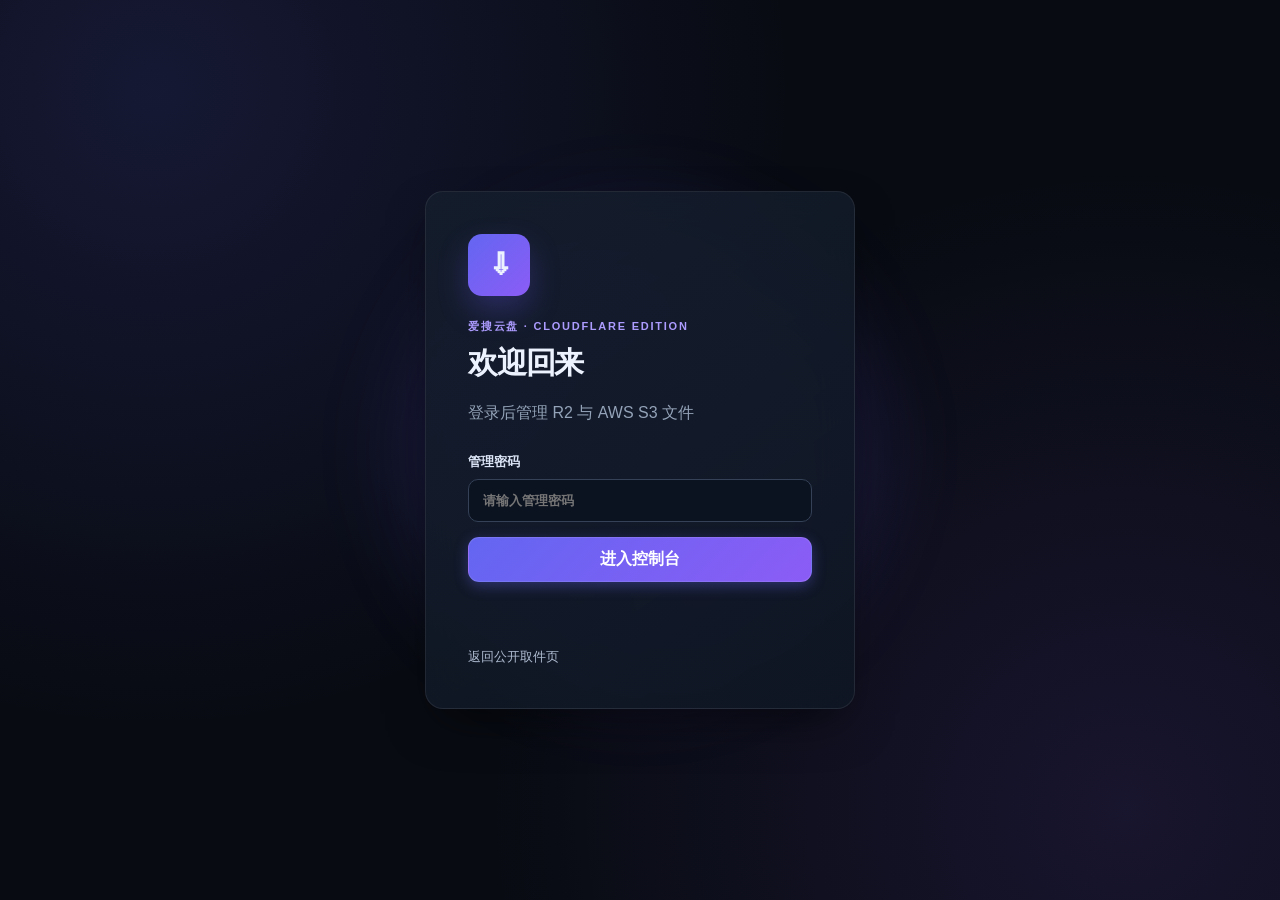
==== admin.html @ eb140e90 "feat(ui): replace native share prompt with modern glassmorphism dialog (validity presets, pickup cod" ====
<!doctype html>
<html lang="zh-CN">
<head>
  <meta charset="utf-8"><meta name="viewport" content="width=device-width,initial-scale=1">
  <title>文件管理 · 爱搜云盘</title><link rel="stylesheet" href="/style.css?v=5">
</head>
<body>
  <section id="authView" class="auth-layout">
    <div class="auth-glow"></div><div class="panel auth-card">
      <div class="brand-mark">⇩</div><p class="eyebrow">爱搜云盘 · CLOUDFLARE EDITION</p>
      <h1>欢迎回来</h1><p class="muted">登录后管理 R2 与 AWS S3 文件</p>
      <form id="loginForm"><label>管理密码<input id="password" type="password" placeholder="请输入管理密码" autocomplete="current-password" required></label><button class="full-button">进入控制台</button></form>
      <p id="loginError" class="error"></p><a class="back-link" href="/">返回公开取件页</a>
    </div>
  </section>
  <div id="appView" class="app-shell" hidden>
    <aside class="sidebar">
      <div class="brand"><div class="brand-mark small">⇩</div><div><strong>爱搜云盘</strong><span>Storage Console</span></div></div>
      <nav><a class="nav-item active" href="#files">▦ <span>文件管理</span></a><a class="nav-item" href="/" target="_blank">⌁ <span>公开取件页</span></a></nav>
      <div class="sidebar-section"><div class="section-label">储存空间</div><button class="storage-tab active" data-storage="r2"><span class="storage-dot r2"></span><span><b>Cloudflare R2</b><small>隔离副本空间</small></span><i>›</i></button><button class="storage-tab" data-storage="aws"><span class="storage-dot aws"></span><span><b>AWS S3</b><small id="awsState">未配置</small></span><i>›</i></button></div>
      <div class="sidebar-bottom"><button class="settings-link" id="openSettings">⚙ AWS 储存桶设置</button><button class="logout-link" id="logout">↪ 退出登录</button></div>
    </aside>
    <main class="main-content">
      <header class="page-head"><div><p class="eyebrow">FILE MANAGER</p><h1>文件管理</h1><p class="muted">整理文件、创建取件码，并控制不同储存空间。</p></div><div class="head-actions"><button class="button secondary" id="newFolder">＋ 新建文件夹</button><button class="button" id="uploadButton">↑ 上传文件</button><input id="filePicker" type="file" multiple hidden></div></header>
      <div id="notice" class="notice" hidden></div>
      <section class="stats-grid"><div class="stat-card"><span>当前文件</span><strong id="fileCount">0</strong><small>当前文件夹</small></div><div class="stat-card"><span>文件夹</span><strong id="folderCount">0</strong><small>可继续嵌套管理</small></div><div class="stat-card"><span>当前空间</span><strong id="storageName">R2</strong><small id="storageHint">Cloudflare R2</small></div><div class="stat-card"><span>AWS 本月下载</span><strong id="awsUsage">—</strong><small id="awsUsageHint">启用 AWS 后显示</small></div></section>
      <section class="panel file-panel"><div class="file-toolbar"><div class="breadcrumbs" id="crumbs"></div><div class="toolbar-right"><span id="uploadStatus" class="status"></span><button class="icon-button" id="refresh" title="刷新">↻</button></div></div><div class="table-wrap"><table><thead><tr><th>文件名称</th><th>大小</th><th>更新时间</th><th class="align-right">操作</th></tr></thead><tbody id="fileRows"></tbody></table></div></section>
      <div class="footer-note"><span class="secure-icon">✓</span> 当前副本使用独立数据库与 `pan-cloudflare/` R2 前缀，不会影响原网盘数据。</div>
    </main>
  </div>
  <dialog id="settingsDialog" class="settings-dialog"><form method="dialog"><div class="dialog-head"><div><p class="eyebrow">EXTERNAL STORAGE</p><h2>AWS S3 储存桶</h2><p class="muted">配置后，上传和下载可以在 R2 / AWS S3 之间切换。</p></div><button class="close-button" value="cancel">×</button></div><div class="settings-grid"><label class="toggle-row"><span><b>启用 AWS S3</b><small>保存前会验证桶的读取权限</small></span><input id="cfgEnabled" type="checkbox"><i></i></label><label>桶名称<input id="cfgBucket" placeholder="例如 my-bucket"></label><label>区域<input id="cfgRegion" placeholder="例如 ap-northeast-1"></label><label>路径前缀<input id="cfgPrefix" placeholder="例如 netdisk/"></label><label>容量上限（GB）<input id="cfgCapacity" type="number" min="1" max="100000" value="250"></label><label>月下载流量（GB）<input id="cfgTransfer" type="number" min="1" max="100000" value="500"></label><label>Access Key<input id="cfgAccess" type="password" autocomplete="new-password" placeholder="已保存时留空"></label><label>Secret Key<input id="cfgSecret" type="password" autocomplete="new-password" placeholder="已保存时留空"></label></div><details class="cors-help"><summary>首次使用 AWS 需要配置 CORS</summary><p>在 AWS S3 桶的权限 → 跨域（CORS）中填入：</p><pre>[{"AllowedOrigins":["https://isoziyuan-pan.pages.dev"],"AllowedMethods":["GET","PUT","HEAD","DELETE"],"AllowedHeaders":["*"],"ExposeHeaders":["ETag"],"MaxAgeSeconds":3600}]</pre></details><p id="cfgStatus" class="dialog-status"></p><div class="dialog-actions"><button type="button" class="button danger" id="removeAws">停用并清除</button><span></span><button type="button" class="button secondary" value="cancel">取消</button><button type="button" class="button" id="saveAws">测试并保存</button></div></form></dialog>
  <dialog id="shareDialog" class="settings-dialog share-dialog"><form method="dialog"><div class="dialog-head"><div><p class="eyebrow">SHARE LINK</p><h2>分享文件</h2><p class="muted" id="shareFileName">—</p></div><button class="close-button" value="cancel">×</button></div><div id="shareStage"><p class="share-label">选择有效期</p><div class="share-options"><button type="button" class="share-option" data-style="day" data-value="1"><b>⚡ 1 天</b><small>24 小时内有效</small></button><button type="button" class="share-option active" data-style="day" data-value="7"><b>📅 7 天</b><small>一周内可取件</small></button><button type="button" class="share-option" data-style="day" data-value="30"><b>🌙 30 天</b><small>适合长期分享</small></button><button type="button" class="share-option" data-style="forever" data-value="0"><b>∞ 永久</b><small>链接永不过期</small></button></div><p id="shareStatus" class="dialog-status"></p></div><div id="shareResult" class="share-result" hidden><div class="share-code-card"><div class="share-code-top"><span>取件码</span><button type="button" class="table-button" id="copyCode">复制</button></div><strong id="shareCode">00000</strong></div><div class="share-link-row"><input id="shareUrl" readonly><button type="button" class="button" id="copyLink">复制链接</button></div><p class="share-result-hint">✓ 已为该文件生成专属取件链接，对方凭取件码或链接即可下载</p></div><div class="dialog-actions"><button type="button" class="button secondary" id="shareClose">关闭</button><span></span><button type="button" class="button" id="shareConfirm">生成分享链接</button></div></form></dialog>
  <div id="toast" class="toast"></div>
  <script>
    const authView=document.querySelector('#authView'),appView=document.querySelector('#appView'),rows=document.querySelector('#fileRows'),crumbs=document.querySelector('#crumbs'),statusEl=document.querySelector('#uploadStatus'),notice=document.querySelector('#notice');let state={folder:'',storage:'r2',files:[],aws:null};
    const esc=s=>String(s).replace(/[&<>'"]/g,c=>({'&':'&amp;','<':'&lt;','>':'&gt;',"'":'&#39;','"':'&quot;'}[c]));const fmt=n=>n<1024?`${n} B`:n<1048576?`${(n/1024).toFixed(1)} KB`:n<1073741824?`${(n/1048576).toFixed(1)} MB`:`${(n/1073741824).toFixed(1)} GB`;const toast=m=>{const t=document.querySelector('#toast');t.textContent=m;t.classList.add('show');clearTimeout(window.toastTimer);window.toastTimer=setTimeout(()=>t.classList.remove('show'),3200)};
    async function api(url,options){const r=await fetch(url,options);const d=await r.json().catch(()=>({}));if(!r.ok)throw new Error(d.error||'请求失败');return d}
    async function boot(){try{const auth=await api('/api/auth/login');if(auth.admin)showApp()}catch(error){}}function showApp(){authView.hidden=true;appView.hidden=false;loadAws().then(load)}
    document.querySelector('#loginForm').onsubmit=async e=>{e.preventDefault();const error=document.querySelector('#loginError');error.textContent='';try{await api('/api/auth/login',{method:'POST',headers:{'Content-Type':'application/json'},body:JSON.stringify({password:document.querySelector('#password').value})});showApp()}catch(err){error.textContent=err.message}};
    document.querySelector('#logout').onclick=async()=>{await fetch('/api/auth/logout',{method:'POST'});location.reload()};document.querySelector('#refresh').onclick=()=>load();
    async function loadAws(){try{state.aws=await api('/api/storage-config');document.querySelector('#awsState').textContent=state.aws.enabled?state.aws.bucket:'未配置';document.querySelector('#awsUsage').textContent=state.aws.enabled?fmt(Number(state.aws.usage?.bytes||0)):'—';document.querySelector('#awsUsageHint').textContent=state.aws.enabled?`本月 / ${state.aws.monthlyTransferGb} GB`:'启用 AWS 后显示'}catch(error){state.aws={enabled:false}}}
    function setStorage(storage){state.storage=storage;document.querySelectorAll('.storage-tab').forEach(x=>x.classList.toggle('active',x.dataset.storage===storage));load()};document.querySelectorAll('.storage-tab').forEach(x=>x.onclick=()=>setStorage(x.dataset.storage));
    async function load(){try{const d=await api('/api/files?storage='+state.storage+'&folder='+encodeURIComponent(state.folder));state.files=d.files;render()}catch(error){if(error.message.includes('登录'))location.reload();else toast(error.message)}}
    function render(){const folders=state.files.filter(x=>x.kind==='folder'),files=state.files.filter(x=>x.kind==='file');document.querySelector('#fileCount').textContent=files.length;document.querySelector('#folderCount').textContent=folders.length;document.querySelector('#storageName').textContent=state.storage==='aws'?'AWS S3':'R2';document.querySelector('#storageHint').textContent=state.storage==='aws'?(state.aws?.bucket||'未配置'):'Cloudflare R2';notice.hidden=!(state.storage==='aws'&&!state.aws?.enabled);notice.textContent='AWS S3 尚未配置。请先点击左下角“AWS 储存桶设置”，验证后即可使用。';crumbs.innerHTML='<button class="crumb" data-go="">全部文件</button>'+state.folder.split('/').filter(Boolean).map((part,i)=>{const p=state.folder.split('/').slice(0,i+1).join('/')+'/';return `<span>/</span><button class="crumb" data-go="${encodeURIComponent(p)}">${esc(part)}</button>`}).join('');rows.innerHTML=state.files.length?state.files.map(file=>`<tr><td><div class="file-name"><span class="file-icon ${file.kind}">${file.kind==='folder'?'▰':'▤'}</span><strong>${esc(file.name)}</strong></div></td><td>${file.kind==='folder'?'文件夹':fmt(file.size)}</td><td>${new Date(file.updatedAt*1000).toLocaleString('zh-CN',{month:'2-digit',day:'2-digit',hour:'2-digit',minute:'2-digit'})}</td><td class="align-right row-actions">${file.kind==='folder'?`<button class="table-button" data-open="${encodeURIComponent(state.folder+file.name)}/">打开</button>`:`<a class="table-button" href="/api/download?id=${encodeURIComponent(file.id)}">下载</a><button class="table-button" data-share="${file.id}">分享</button>`}<button class="table-button delete" data-delete="${file.id}">删除</button></td></tr>`).join(''):'<tr><td colspan="4" class="empty"><span>⌁</span><b>这里还没有文件</b><small>上传文件或创建一个文件夹开始管理</small></td></tr>'}
    crumbs.onclick=e=>{const target=e.target.closest('[data-go]');if(target){state.folder=decodeURIComponent(target.dataset.go);load()}};rows.onclick=e=>{const open=e.target.closest('[data-open]'),del=e.target.closest('[data-delete]'),share=e.target.closest('[data-share]');if(open){state.folder=decodeURIComponent(open.dataset.open);load()}if(del)removeFile(del.dataset.delete);if(share)shareFile(share.dataset.share)};
    document.querySelector('#newFolder').onclick=async()=>{const name=prompt('文件夹名称');if(!name)return;try{await api('/api/folder',{method:'POST',headers:{'Content-Type':'application/json'},body:JSON.stringify({path:state.folder+name,storage:state.storage})});load()}catch(error){toast(error.message)}};
    document.querySelector('#uploadButton').onclick=()=>document.querySelector('#filePicker').click();document.querySelector('#filePicker').onchange=async e=>{const files=[...e.target.files];for(const file of files){statusEl.textContent='准备上传 '+file.name;try{const info=await api('/api/upload-url',{method:'POST',headers:{'Content-Type':'application/json'},body:JSON.stringify({path:state.folder+file.name,storage:state.storage,size:file.size,contentType:file.type})});await putFile(info,file);if(state.storage==='aws')await api('/api/upload-complete',{method:'POST',headers:{'Content-Type':'application/json'},body:JSON.stringify({path:state.folder+file.name,storage:'aws',size:file.size,contentType:file.type})});statusEl.textContent='已上传 '+file.name}catch(error){statusEl.textContent=error.message;toast(error.message);break}}e.target.value='';load()};
    function putFile(info,file){return new Promise((resolve,reject)=>{const xhr=new XMLHttpRequest();xhr.open('PUT',info.uploadUrl);xhr.setRequestHeader('Content-Type',info.contentType||'application/octet-stream');if(info.storage==='r2')xhr.setRequestHeader('X-File-Size',String(file.size));xhr.upload.onprogress=e=>{if(e.lengthComputable)statusEl.textContent=`上传 ${file.name} · ${Math.round(e.loaded/e.total*100)}%`};xhr.onload=()=>xhr.status>=200&&xhr.status<300?resolve():reject(new Error('上传失败（HTTP '+xhr.status+'）'));xhr.onerror=()=>reject(new Error('网络异常，上传已中断'));xhr.send(file)})}
    async function removeFile(id){if(!confirm('确定删除这个项目吗？'))return;try{await api('/api/delete',{method:'POST',headers:{'Content-Type':'application/json'},body:JSON.stringify({id})});toast('已删除');load()}catch(error){toast(error.message)}}
    async function shareFile(id){const file=state.files.find(x=>x.id===id);shareState={fileId:id,style:'day',value:7};document.querySelector('#shareFileName').textContent=file?file.name:'—';document.querySelector('#shareStatus').textContent='';document.querySelector('#shareResult').hidden=true;document.querySelector('#shareStage').hidden=false;document.querySelector('#shareConfirm').hidden=false;document.querySelector('#shareConfirm').disabled=false;document.querySelectorAll('.share-option').forEach(x=>x.classList.toggle('active',x.dataset.style==='day'&&x.dataset.value==='7'));shareDialog.showModal()}
    let shareState={fileId:null,style:'day',value:7};
    const shareDialog=document.querySelector('#shareDialog');
    document.querySelectorAll('.share-option').forEach(btn=>btn.onclick=()=>{document.querySelectorAll('.share-option').forEach(x=>x.classList.remove('active'));btn.classList.add('active');shareState.style=btn.dataset.style;shareState.value=Number(btn.dataset.value)});
    document.querySelector('#shareClose').onclick=()=>shareDialog.close();
    document.querySelector('#shareConfirm').onclick=async()=>{const btn=document.querySelector('#shareConfirm'),status=document.querySelector('#shareStatus');btn.disabled=true;status.textContent='正在生成分享链接…';try{const d=await api('/api/share',{method:'POST',headers:{'Content-Type':'application/json'},body:JSON.stringify({fileId:shareState.fileId,style:shareState.style,value:shareState.value||7})});document.querySelector('#shareCode').textContent=d.code;document.querySelector('#shareUrl').value=d.url;document.querySelector('#shareStage').hidden=true;document.querySelector('#shareResult').hidden=false;btn.hidden=true;status.textContent=''}catch(error){status.textContent=error.message}finally{btn.disabled=false}};
    const copyText=async(text,label)=>{try{await navigator.clipboard.writeText(text)}catch(error){const tmp=document.createElement('textarea');tmp.value=text;tmp.style.position='fixed';tmp.style.opacity='0';document.body.appendChild(tmp);tmp.select();document.execCommand&&document.execCommand('copy');tmp.remove()}toast(`${label}已复制`)};
    document.querySelector('#copyLink').onclick=()=>copyText(document.querySelector('#shareUrl').value,'链接');
    document.querySelector('#copyCode').onclick=()=>copyText(document.querySelector('#shareCode').textContent,'取件码');
    const dialog=document.querySelector('#settingsDialog');document.querySelector('#openSettings').onclick=()=>{const a=state.aws||{};document.querySelector('#cfgEnabled').checked=Boolean(a.enabled);document.querySelector('#cfgBucket').value=a.bucket||'';document.querySelector('#cfgRegion').value=a.region||'us-east-1';document.querySelector('#cfgPrefix').value=a.prefix||'';document.querySelector('#cfgCapacity').value=a.capacityGb||250;document.querySelector('#cfgTransfer').value=a.monthlyTransferGb||500;document.querySelector('#cfgAccess').value='';document.querySelector('#cfgSecret').value='';document.querySelector('#cfgStatus').textContent=a.hasCredentials?'凭据已保存，留空可继续使用':'首次配置需要填写两项密钥';dialog.showModal()};document.querySelector('#saveAws').onclick=async()=>{const button=document.querySelector('#saveAws'),status=document.querySelector('#cfgStatus');button.disabled=true;status.textContent='正在验证 AWS 桶权限…';try{await api('/api/storage-config',{method:'POST',headers:{'Content-Type':'application/json'},body:JSON.stringify({enabled:document.querySelector('#cfgEnabled').checked,bucket:document.querySelector('#cfgBucket').value,region:document.querySelector('#cfgRegion').value,prefix:document.querySelector('#cfgPrefix').value,capacityGb:Number(document.querySelector('#cfgCapacity').value),monthlyTransferGb:Number(document.querySelector('#cfgTransfer').value),accessKey:document.querySelector('#cfgAccess').value,secretKey:document.querySelector('#cfgSecret').value})});dialog.close();toast('AWS 设置已验证并保存');await loadAws();if(state.storage==='aws')load()}catch(error){status.textContent=error.message}finally{button.disabled=false}};document.querySelector('#removeAws').onclick=async()=>{if(!confirm('确定停用并清除 AWS 配置吗？'))return;await api('/api/storage-config',{method:'DELETE'});dialog.close();toast('AWS 已停用');await loadAws();if(state.storage==='aws')setStorage('r2')};boot();
  </script>
</body></html>
---- style.css ----
:root{color-scheme:dark;font-family:Inter,-apple-system,BlinkMacSystemFont,"Segoe UI","Microsoft YaHei",sans-serif;color:#edf2ff;background:#080b12;--panel:#111827;--panel-soft:#151e2e;--line:#273348;--muted:#8d9bb0;--accent:#7c65ff;--accent-2:#aa70ff;--green:#59d5a0}*{box-sizing:border-box}[hidden]{display:none!important}body{margin:0;min-height:100vh;background:radial-gradient(circle at 8% 0,#28215e66,transparent 38rem),radial-gradient(circle at 100% 100%,#35165355,transparent 32rem)}button,.button{border:1px solid #ffffff1c;border-radius:11px;padding:11px 16px;color:#fff;background:linear-gradient(135deg,var(--accent),var(--accent-2));font:inherit;font-weight:750;cursor:pointer;text-decoration:none;display:inline-flex;align-items:center;justify-content:center;gap:7px;box-shadow:0 8px 22px #654eff20;transition:.18s ease}button:hover,.button:hover{transform:translateY(-1px);box-shadow:0 12px 28px #654eff35}button:disabled{opacity:.55;cursor:not-allowed;transform:none}.secondary{background:#1b2638;color:#dae2f3;box-shadow:none}.danger{background:#a93d58}.panel{background:linear-gradient(145deg,#151e2ddd,#0f1623ef);border:1px solid var(--line);border-radius:18px;box-shadow:0 24px 60px #0007;backdrop-filter:blur(18px)}.auth-layout{min-height:100vh;display:grid;place-items:center;padding:24px;position:relative;overflow:hidden}.auth-glow{position:absolute;width:480px;height:480px;border-radius:50%;background:#6d5dfc22;filter:blur(40px)}.auth-card{position:relative;width:min(430px,100%);padding:42px}.brand-mark{display:grid;place-items:center;width:62px;height:62px;border-radius:17px;background:linear-gradient(135deg,var(--accent),var(--accent-2));font-size:30px;font-weight:800;box-shadow:0 14px 30px #6d5dfc40}.brand-mark.small{width:42px;height:42px;border-radius:13px;font-size:21px}.eyebrow{margin:0 0 9px;color:#ad9cff;font-size:11px;font-weight:800;letter-spacing:.16em}.auth-card .eyebrow{margin-top:23px}.auth-card h1{margin:0;font-size:30px;letter-spacing:-.04em}.muted{color:var(--muted);line-height:1.6}.auth-card form{margin-top:28px}.auth-card label,.settings-dialog label{display:block;color:#dbe4f5;font-weight:650;font-size:13px}input{display:block;width:100%;margin-top:8px;padding:13px 14px;border:1px solid #344156;border-radius:10px;background:#0b1220;color:#fff;font:inherit;outline:0}input:focus{border-color:var(--accent);box-shadow:0 0 0 3px #7c65ff2e}.full-button{width:100%;margin-top:15px}.error{min-height:20px;color:#ff8496;font-size:13px}.back-link{display:inline-block;margin-top:20px;color:#aebbd0;text-decoration:none;font-size:13px}.app-shell{display:flex;min-height:100vh}.sidebar{position:sticky;top:0;width:254px;min-height:100vh;padding:27px 17px 22px;background:#0d1421d9;border-right:1px solid #ffffff0b;display:flex;flex-direction:column}.brand{display:flex;align-items:center;gap:11px;padding:0 8px 33px}.brand strong{display:block;font-size:16px}.brand span{display:block;margin-top:2px;color:#74839b;font-size:10px;letter-spacing:.08em}.nav-item{display:flex;align-items:center;gap:12px;padding:12px 14px;margin:3px 0;border-radius:10px;color:#91a0b6;text-decoration:none;font-size:14px}.nav-item.active,.nav-item:hover{color:#fff;background:#ffffff0c}.sidebar-section{margin-top:35px}.section-label{margin:0 10px 11px;color:#65738b;font-size:11px;font-weight:800;letter-spacing:.1em;text-transform:uppercase}.storage-tab{width:100%;display:flex;align-items:center;gap:10px;margin:4px 0;padding:11px 10px;text-align:left;background:transparent;border:1px solid transparent;box-shadow:none;color:#aab7ca}.storage-tab:hover{background:#ffffff08;box-shadow:none}.storage-tab.active{background:#1b2536;border-color:#33425b;box-shadow:0 7px 18px #0002}.storage-tab>span:nth-child(2){flex:1}.storage-tab b,.storage-tab small{display:block}.storage-tab b{font-size:12px;color:#dbe5f7}.storage-tab small{margin-top:3px;color:#718098;font-size:10px;font-weight:400}.storage-tab i{font-style:normal;color:#61708a;font-size:19px}.storage-dot{width:8px;height:8px;border-radius:50%;box-shadow:0 0 0 4px #ffffff0a}.storage-dot.r2{background:#f6ae62}.storage-dot.aws{background:#7aa7ff}.sidebar-bottom{margin-top:auto;display:grid;gap:8px}.settings-link,.logout-link{justify-content:flex-start;background:transparent;color:#97a5b9;border:0;box-shadow:none;padding:10px}.settings-link:hover,.logout-link:hover{background:#ffffff09;box-shadow:none}.main-content{flex:1;min-width:0;max-width:1420px;padding:45px 48px 60px}.page-head{display:flex;align-items:flex-end;justify-content:space-between;gap:25px;margin-bottom:31px}.page-head h1{margin:0;font-size:34px;letter-spacing:-.055em}.page-head .muted{margin:7px 0 0}.head-actions{display:flex;gap:9px;flex-wrap:wrap}.notice{padding:13px 16px;margin:-14px 0 20px;border:1px solid #e5aa5b55;border-radius:11px;background:#7d4e1722;color:#e8bb75;font-size:13px}.stats-grid{display:grid;grid-template-columns:repeat(4,1fr);gap:13px;margin-bottom:18px}.stat-card{padding:20px 21px;background:#121b2ad9;border:1px solid #253249;border-radius:14px}.stat-card span{display:block;color:#8c9ab0;font-size:12px}.stat-card strong{display:block;margin:10px 0 5px;font-size:25px;letter-spacing:-.04em}.stat-card small{color:#607089;font-size:11px}.file-panel{overflow:hidden}.file-toolbar{display:flex;align-items:center;justify-content:space-between;gap:15px;padding:17px 20px;border-bottom:1px solid #ffffff0d}.breadcrumbs{display:flex;align-items:center;gap:6px;min-width:0;overflow:auto;color:#64738b;white-space:nowrap}.crumb{padding:4px 7px;border:0;background:transparent;box-shadow:none;color:#a9b7ca;font-size:13px}.crumb:hover{color:#fff;box-shadow:none;transform:none}.toolbar-right{display:flex;align-items:center;gap:12px}.status{color:#a799ff;font-size:12px}.icon-button{width:35px;height:35px;padding:0;border-radius:9px;background:#1a2638;color:#aebbd0;box-shadow:none}.table-wrap{overflow:auto}table{width:100%;border-collapse:collapse;min-width:760px}th,td{padding:16px 21px;text-align:left;border-bottom:1px solid #ffffff0b}th{color:#728198;font-size:11px;text-transform:uppercase;letter-spacing:.06em}td{color:#aab6c8;font-size:13px}tbody tr:hover{background:#ffffff04}tbody tr:last-child td{border-bottom:0}.file-name{display:flex;align-items:center;gap:11px;color:#edf2ff}.file-icon{display:grid;place-items:center;width:34px;height:34px;border-radius:9px;color:#b9aaff;background:#302b5a;font-size:15px}.file-icon.folder{color:#f5bc76;background:#46351f}.align-right{text-align:right}.row-actions{white-space:nowrap}.table-button{padding:7px 10px;margin-left:6px;border-radius:8px;background:#1b2739;border:1px solid #ffffff10;color:#bdc9db;box-shadow:none;font-size:12px;font-weight:600}.table-button:hover{box-shadow:none;background:#293950}.table-button.delete{color:#ff93a1;background:#422330}.empty{text-align:center!important;padding:72px 20px!important}.empty span,.empty b,.empty small{display:block}.empty span{margin-bottom:10px;color:#8574ff;font-size:29px}.empty b{color:#b4c0d2;font-size:14px}.empty small{margin-top:5px;color:#637189}.footer-note{margin-top:16px;color:#65748b;font-size:12px}.secure-icon{display:inline-grid;place-items:center;width:18px;height:18px;margin-right:6px;border-radius:50%;background:#164636;color:#67ddb0;font-size:11px}.settings-dialog{width:min(720px,calc(100% - 28px));padding:0;color:#e9effb;background:#111a29;border:1px solid #33415a;border-radius:18px;box-shadow:0 30px 90px #000b}.settings-dialog::backdrop{background:#050811aa;backdrop-filter:blur(5px)}.settings-dialog form{padding:27px}.dialog-head{display:flex;justify-content:space-between;gap:20px;margin-bottom:24px}.dialog-head h2{margin:0;font-size:23px}.dialog-head .muted{margin:5px 0 0;font-size:12px}.close-button{width:32px;height:32px;padding:0;background:#1d293b;box-shadow:none;font-size:20px;color:#9eabc0}.settings-grid{display:grid;grid-template-columns:1fr 1fr;gap:16px 13px}.settings-grid label input{margin-bottom:0}.toggle-row{grid-column:1/-1;display:flex!important;align-items:center;justify-content:space-between;padding:13px 14px;border:1px solid #2e3b52;border-radius:11px;background:#182335}.toggle-row small{display:block;margin-top:4px;color:#718099;font-weight:400}.toggle-row input{display:none}.toggle-row i{width:43px;height:23px;border-radius:99px;background:#3a465b;position:relative}.toggle-row i:after{content:"";position:absolute;top:3px;left:3px;width:17px;height:17px;border-radius:50%;background:#dbe3f0;transition:.2s}.toggle-row input:checked+i{background:#6c5bfa}.toggle-row input:checked+i:after{left:23px}.cors-help{grid-column:1/-1;margin-top:4px;padding:12px 14px;border:1px solid #2b3950;border-radius:10px;color:#aebbd0;font-size:12px}.cors-help summary{cursor:pointer;color:#c9d4e7;font-weight:700}.cors-help p{margin-bottom:8px}.cors-help pre{margin:0;overflow:auto;color:#a8dbca;font-size:11px;line-height:1.6}.dialog-status{min-height:20px;color:#e5b46e;font-size:12px}.dialog-actions{display:flex;align-items:center;gap:8px;margin-top:16px}.dialog-actions span{flex:1}.toast{position:fixed;right:25px;bottom:24px;z-index:20;max-width:360px;padding:12px 16px;border:1px solid #ffffff18;border-radius:10px;background:#1c293d;color:#fff;box-shadow:0 15px 35px #0008;transform:translateY(20px);opacity:0;pointer-events:none;transition:.25s}.toast.show{transform:none;opacity:1}@media(max-width:1000px){.sidebar{width:220px}.main-content{padding:35px 28px}.stats-grid{grid-template-columns:repeat(2,1fr)}}@media(max-width:720px){.app-shell{display:block}.sidebar{position:static;width:auto;min-height:0;padding:17px 14px}.brand{padding-bottom:17px}.sidebar nav{display:none}.sidebar-section{margin-top:15px;display:flex;gap:7px;align-items:center}.section-label{display:none}.storage-tab{margin:0;padding:9px}.sidebar-bottom{display:flex;margin-top:15px}.sidebar-bottom>*{flex:1}.main-content{padding:30px 13px 45px}.page-head{align-items:flex-start;flex-direction:column;margin-bottom:22px}.page-head h1{font-size:29px}.settings-grid{grid-template-columns:1fr}.toggle-row,.cors-help{grid-column:auto}.dialog-actions{flex-wrap:wrap}.dialog-actions span{display:none}.dialog-actions .danger{margin-right:auto}.stats-grid{gap:9px}.stat-card{padding:15px}.stat-card strong{font-size:20px}.file-toolbar{align-items:flex-start;flex-direction:column}.toolbar-right{width:100%;justify-content:space-between}}
/* 现代 UI 美化增强补丁 */
:root {
  --panel: rgba(17, 24, 39, 0.75);
  --panel-soft: rgba(21, 30, 46, 0.85);
  --line: rgba(255, 255, 255, 0.08);
  --muted: #94a3b8;
  --accent: #6366f1;
  --accent-2: #8b5cf6;
  --green: #10b981;
}

body {
  background: radial-gradient(circle at 12% 10%, rgba(99, 102, 241, 0.15), transparent 40rem),
              radial-gradient(circle at 88% 90%, rgba(139, 92, 246, 0.12), transparent 40rem),
              #080b12 !important;
  font-family: -apple-system, BlinkMacSystemFont, "Segoe UI", Roboto, "PingFang SC", "Microsoft YaHei", sans-serif !important;
}

.panel {
  backdrop-filter: blur(20px) !important;
  -webkit-backdrop-filter: blur(20px) !important;
  box-shadow: 0 20px 50px -15px rgba(0, 0, 0, 0.6) !important;
}

/* 按钮微交互与质感 */
button, .button {
  box-shadow: 0 4px 14px rgba(99, 102, 241, 0.35) !important;
}
button:hover, .button:hover {
  transform: translateY(-1px) !important;
  box-shadow: 0 6px 20px rgba(99, 102, 241, 0.45) !important;
}
.secondary {
  background: rgba(255, 255, 255, 0.06) !important;
  border-color: rgba(255, 255, 255, 0.12) !important;
  backdrop-filter: blur(10px) !important;
}
.secondary:hover {
  background: rgba(255, 255, 255, 0.1) !important;
}

/* 侧边栏与导航 */
.sidebar {
  background: rgba(13, 20, 33, 0.8) !important;
  backdrop-filter: blur(20px) !important;
  border-right: 1px solid var(--line) !important;
}
.brand-mark {
  border-radius: 14px !important;
}
.storage-tab {
  border-radius: 10px !important;
  border: 1px solid transparent !important;
  transition: all 0.2s ease !important;
}
.storage-tab.active {
  background: rgba(99, 102, 241, 0.12) !important;
  border-color: rgba(99, 102, 241, 0.35) !important;
}

/* 统计卡片 */
.stat-card {
  background: rgba(18, 27, 42, 0.6) !important;
  border: 1px solid var(--line) !important;
  backdrop-filter: blur(12px) !important;
  transition: transform 0.2s ease, border-color 0.2s ease !important;
}
.stat-card:hover {
  transform: translateY(-2px) !important;
  border-color: rgba(255, 255, 255, 0.16) !important;
}
.stat-card strong {
  color: #fff !important;
  font-weight: 800 !important;
}

/* 现代化表格 */
.file-toolbar {
  background: rgba(15, 23, 38, 0.4) !important;
}
.crumb {
  border-radius: 6px !important;
  transition: all 0.15s ease !important;
}
.crumb:hover {
  background: rgba(255, 255, 255, 0.08) !important;
}
.file-icon {
  border-radius: 8px !important;
}
.file-icon.file {
  background: rgba(99, 102, 241, 0.18) !important;
  color: #a5b4fc !important;
}
.file-icon.folder {
  background: rgba(245, 158, 11, 0.18) !important;
  color: #fcd34d !important;
}

/* 现代化操作按钮 */
.table-button {
  background: rgba(255, 255, 255, 0.05) !important;
  border: 1px solid rgba(255, 255, 255, 0.08) !important;
  color: #cbd5e1 !important;
  transition: all 0.15s ease !important;
}
.table-button:hover {
  background: rgba(255, 255, 255, 0.12) !important;
  color: #fff !important;
}
.table-button.delete:hover {
  background: rgba(244, 63, 94, 0.2) !important;
  border-color: rgba(244, 63, 94, 0.4) !important;
  color: #fda4af !important;
}

/* 对话框与吐司通知 */
.settings-dialog {
  border: 1px solid rgba(255, 255, 255, 0.12) !important;
  box-shadow: 0 30px 90px rgba(0, 0, 0, 0.8) !important;
}
.toast {
  backdrop-filter: blur(15px) !important;
  box-shadow: 0 15px 35px rgba(0, 0, 0, 0.6) !important;
}

/* ============================================================
   公共取件页与文件详情页样式补全与现代 UI 优化
   ============================================================ */

.center-page {
  min-height: 100vh;
  min-height: 100dvh;
  display: flex;
  align-items: center;
  justify-content: center;
  padding: 24px;
  position: relative;
  overflow: hidden;
}

.public-panel {
  position: relative;
  width: min(480px, 100%);
  padding: 44px 36px 36px;
  text-align: center;
  display: flex;
  flex-direction: column;
  align-items: center;
  z-index: 2;
}

.public-panel .logo {
  display: grid;
  place-items: center;
  width: 64px;
  height: 64px;
  margin-bottom: 20px;
  border-radius: 18px;
  background: linear-gradient(135deg, var(--accent), var(--accent-2));
  font-size: 30px;
  font-weight: 800;
  color: #fff;
  box-shadow: 0 12px 28px rgba(99, 102, 241, 0.45);
}

.public-panel .eyebrow {
  margin: 0 0 8px;
  color: #a5b4fc;
  font-size: 12px;
  font-weight: 700;
  letter-spacing: 0.12em;
  text-transform: uppercase;
}

.public-panel h1 {
  margin: 0 0 8px;
  font-size: 28px;
  font-weight: 800;
  letter-spacing: -0.03em;
  color: #fff;
  word-break: break-word;
}

.public-panel .muted {
  margin: 0 0 24px;
  color: var(--muted);
  font-size: 14px;
  line-height: 1.5;
}

.public-panel form {
  width: 100%;
}

/* 5 位取件码输入格子现代 UI */
.code-grid {
  display: grid;
  grid-template-columns: repeat(5, 1fr);
  gap: 12px;
  margin: 10px 0 24px;
}

.code-grid input {
  width: 100%;
  height: 64px;
  margin: 0;
  padding: 0;
  text-align: center;
  font-size: 26px;
  font-weight: 800;
  color: #fff;
  background: rgba(15, 23, 42, 0.7);
  border: 1.5px solid rgba(255, 255, 255, 0.12);
  border-radius: 14px;
  outline: none;
  transition: all 0.2s ease;
  box-shadow: inset 0 2px 4px rgba(0, 0, 0, 0.2);
}

.code-grid input:focus {
  border-color: var(--accent);
  box-shadow: 0 0 0 4px rgba(99, 102, 241, 0.25), inset 0 2px 4px rgba(0, 0, 0, 0.2);
  transform: translateY(-2px);
  background: rgba(15, 23, 42, 0.95);
}

.public-panel button,
.public-panel .button {
  width: 100%;
  padding: 14px;
  font-size: 15px;
  font-weight: 700;
  border-radius: 12px;
}

.public-panel .hint {
  margin: 24px 0 0;
  color: #64748b;
  font-size: 12px;
}

/* 页面底部与右上角登录/返回链接 */
.admin-link {
  position: fixed;
  top: 24px;
  right: 24px;
  z-index: 10;
  display: inline-flex;
  align-items: center;
  gap: 6px;
  padding: 8px 16px;
  color: #cbd5e1;
  background: rgba(15, 23, 42, 0.75);
  border: 1px solid rgba(255, 255, 255, 0.1);
  border-radius: 99px;
  font-size: 13px;
  font-weight: 600;
  text-decoration: none;
  backdrop-filter: blur(12px);
  -webkit-backdrop-filter: blur(12px);
  box-shadow: 0 8px 20px rgba(0, 0, 0, 0.25);
  transition: all 0.2s ease;
}

.admin-link:hover {
  color: #fff;
  background: rgba(255, 255, 255, 0.12);
  border-color: rgba(255, 255, 255, 0.2);
  transform: translateY(-1px);
}

.public-panel .back-link {
  margin-top: 20px;
  display: inline-flex;
  align-items: center;
  gap: 6px;
  color: #94a3b8;
  font-size: 13px;
  font-weight: 600;
  text-decoration: none;
  transition: color 0.15s ease;
}

.public-panel .back-link:hover {
  color: #fff;
}

@media (max-width: 500px) {
  .public-panel {
    padding: 34px 20px 28px;
  }
  .code-grid {
    gap: 8px;
  }
  .code-grid input {
    height: 52px;
    font-size: 22px;
    border-radius: 10px;
  }
  .admin-link {
    top: 16px;
    right: 16px;
    padding: 6px 12px;
    font-size: 12px;
  }
}

/* ============================================================
   分享弹窗现代化 UI（Share Dialog）
   ============================================================ */
.share-dialog {
  width: min(460px, calc(100% - 28px));
}

.share-label {
  margin: 0 0 10px;
  color: #8d9bb0;
  font-size: 12px;
  font-weight: 700;
  letter-spacing: 0.04em;
}

.share-options {
  display: grid;
  grid-template-columns: 1fr 1fr;
  gap: 10px;
}

.share-option {
  display: flex !important;
  flex-direction: column;
  align-items: flex-start;
  gap: 3px;
  padding: 14px 15px;
  background: rgba(24, 35, 53, 0.7) !important;
  border: 1.5px solid rgba(255, 255, 255, 0.09) !important;
  border-radius: 13px !important;
  box-shadow: none !important;
  text-align: left;
  transition: all 0.18s ease;
}

.share-option:hover {
  background: rgba(99, 102, 241, 0.12) !important;
  border-color: rgba(99, 102, 241, 0.35) !important;
  transform: translateY(-1px) !important;
  box-shadow: none !important;
}

.share-option b {
  font-size: 14px;
  color: #e6ecfa;
}

.share-option small {
  font-size: 11px;
  font-weight: 400;
  color: #74839b;
}

.share-option.active {
  background: linear-gradient(135deg, rgba(99, 102, 241, 0.22), rgba(139, 92, 246, 0.16)) !important;
  border-color: rgba(124, 101, 255, 0.75) !important;
  box-shadow: 0 8px 22px rgba(99, 102, 241, 0.28) !important;
}

.share-option.active b {
  color: #fff;
}

.share-option.active small {
  color: #b9b3f5;
}

.share-result {
  display: flex;
  flex-direction: column;
  gap: 12px;
}

.share-code-card {
  padding: 16px 18px;
  background: linear-gradient(135deg, rgba(99, 102, 241, 0.16), rgba(139, 92, 246, 0.10));
  border: 1px solid rgba(124, 101, 255, 0.4);
  border-radius: 14px;
}

.share-code-top {
  display: flex;
  align-items: center;
  justify-content: space-between;
  margin-bottom: 6px;
  color: #a5b4fc;
  font-size: 12px;
  font-weight: 700;
  letter-spacing: 0.06em;
}

.share-code-card strong {
  display: block;
  font-size: 40px;
  font-weight: 800;
  letter-spacing: 0.22em;
  line-height: 1.1;
  color: #fff;
  text-shadow: 0 0 26px rgba(139, 92, 246, 0.55);
  font-variant-numeric: tabular-nums;
}

.share-link-row {
  display: flex;
  gap: 9px;
}

.share-link-row input {
  flex: 1;
  min-width: 0;
  padding: 12px 14px;
  color: #cbd5e1;
  font-size: 13px;
  background: rgba(15, 23, 42, 0.75);
  border: 1.5px solid rgba(255, 255, 255, 0.1);
  border-radius: 11px;
  outline: none;
}

.share-link-row input:focus {
  border-color: rgba(124, 101, 255, 0.6);
}

.share-link-row .button {
  padding: 12px 18px;
  white-space: nowrap;
}

.share-result-hint {
  margin: 0;
  color: #67ddb0;
  font-size: 12px;
}

@media (max-width: 720px) {
  .share-options {
    grid-template-columns: 1fr;
  }
  .share-link-row {
    flex-direction: column;
  }
}
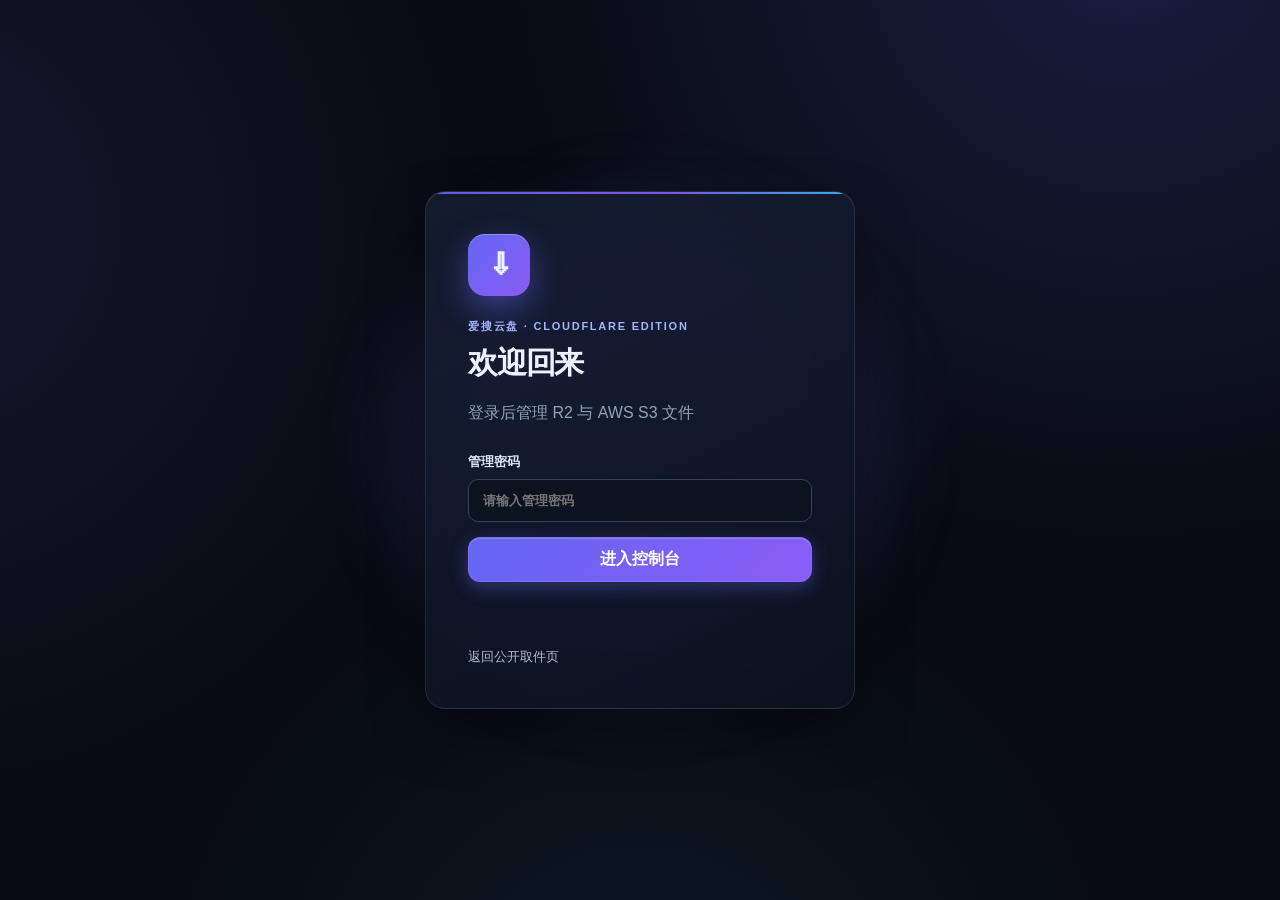
==== commit a67e4c68: "UI redesign: Aurora Glass design system v6 (brand-aligned with isoziyuan.com)" ====
--- a/admin.html
+++ b/admin.html
@@ -2,7 +2,7 @@
 <html lang="zh-CN">
 <head>
   <meta charset="utf-8"><meta name="viewport" content="width=device-width,initial-scale=1">
-  <title>文件管理 · 爱搜云盘</title><link rel="stylesheet" href="/style.css?v=5">
+  <title>文件管理 · 爱搜云盘</title><meta name="description" content="爱搜云盘管理控制台：上传、整理文件并生成取件码与分享链接。"><link rel="stylesheet" href="/style.css?v=8">
 </head>
 <body>
   <section id="authView" class="auth-layout">
--- a/style.css
+++ b/style.css
@@ -1,451 +1,249 @@
 :root{color-scheme:dark;font-family:Inter,-apple-system,BlinkMacSystemFont,"Segoe UI","Microsoft YaHei",sans-serif;color:#edf2ff;background:#080b12;--panel:#111827;--panel-soft:#151e2e;--line:#273348;--muted:#8d9bb0;--accent:#7c65ff;--accent-2:#aa70ff;--green:#59d5a0}*{box-sizing:border-box}[hidden]{display:none!important}body{margin:0;min-height:100vh;background:radial-gradient(circle at 8% 0,#28215e66,transparent 38rem),radial-gradient(circle at 100% 100%,#35165355,transparent 32rem)}button,.button{border:1px solid #ffffff1c;border-radius:11px;padding:11px 16px;color:#fff;background:linear-gradient(135deg,var(--accent),var(--accent-2));font:inherit;font-weight:750;cursor:pointer;text-decoration:none;display:inline-flex;align-items:center;justify-content:center;gap:7px;box-shadow:0 8px 22px #654eff20;transition:.18s ease}button:hover,.button:hover{transform:translateY(-1px);box-shadow:0 12px 28px #654eff35}button:disabled{opacity:.55;cursor:not-allowed;transform:none}.secondary{background:#1b2638;color:#dae2f3;box-shadow:none}.danger{background:#a93d58}.panel{background:linear-gradient(145deg,#151e2ddd,#0f1623ef);border:1px solid var(--line);border-radius:18px;box-shadow:0 24px 60px #0007;backdrop-filter:blur(18px)}.auth-layout{min-height:100vh;display:grid;place-items:center;padding:24px;position:relative;overflow:hidden}.auth-glow{position:absolute;width:480px;height:480px;border-radius:50%;background:#6d5dfc22;filter:blur(40px)}.auth-card{position:relative;width:min(430px,100%);padding:42px}.brand-mark{display:grid;place-items:center;width:62px;height:62px;border-radius:17px;background:linear-gradient(135deg,var(--accent),var(--accent-2));font-size:30px;font-weight:800;box-shadow:0 14px 30px #6d5dfc40}.brand-mark.small{width:42px;height:42px;border-radius:13px;font-size:21px}.eyebrow{margin:0 0 9px;color:#ad9cff;font-size:11px;font-weight:800;letter-spacing:.16em}.auth-card .eyebrow{margin-top:23px}.auth-card h1{margin:0;font-size:30px;letter-spacing:-.04em}.muted{color:var(--muted);line-height:1.6}.auth-card form{margin-top:28px}.auth-card label,.settings-dialog label{display:block;color:#dbe4f5;font-weight:650;font-size:13px}input{display:block;width:100%;margin-top:8px;padding:13px 14px;border:1px solid #344156;border-radius:10px;background:#0b1220;color:#fff;font:inherit;outline:0}input:focus{border-color:var(--accent);box-shadow:0 0 0 3px #7c65ff2e}.full-button{width:100%;margin-top:15px}.error{min-height:20px;color:#ff8496;font-size:13px}.back-link{display:inline-block;margin-top:20px;color:#aebbd0;text-decoration:none;font-size:13px}.app-shell{display:flex;min-height:100vh}.sidebar{position:sticky;top:0;width:254px;min-height:100vh;padding:27px 17px 22px;background:#0d1421d9;border-right:1px solid #ffffff0b;display:flex;flex-direction:column}.brand{display:flex;align-items:center;gap:11px;padding:0 8px 33px}.brand strong{display:block;font-size:16px}.brand span{display:block;margin-top:2px;color:#74839b;font-size:10px;letter-spacing:.08em}.nav-item{display:flex;align-items:center;gap:12px;padding:12px 14px;margin:3px 0;border-radius:10px;color:#91a0b6;text-decoration:none;font-size:14px}.nav-item.active,.nav-item:hover{color:#fff;background:#ffffff0c}.sidebar-section{margin-top:35px}.section-label{margin:0 10px 11px;color:#65738b;font-size:11px;font-weight:800;letter-spacing:.1em;text-transform:uppercase}.storage-tab{width:100%;display:flex;align-items:center;gap:10px;margin:4px 0;padding:11px 10px;text-align:left;background:transparent;border:1px solid transparent;box-shadow:none;color:#aab7ca}.storage-tab:hover{background:#ffffff08;box-shadow:none}.storage-tab.active{background:#1b2536;border-color:#33425b;box-shadow:0 7px 18px #0002}.storage-tab>span:nth-child(2){flex:1}.storage-tab b,.storage-tab small{display:block}.storage-tab b{font-size:12px;color:#dbe5f7}.storage-tab small{margin-top:3px;color:#718098;font-size:10px;font-weight:400}.storage-tab i{font-style:normal;color:#61708a;font-size:19px}.storage-dot{width:8px;height:8px;border-radius:50%;box-shadow:0 0 0 4px #ffffff0a}.storage-dot.r2{background:#f6ae62}.storage-dot.aws{background:#7aa7ff}.sidebar-bottom{margin-top:auto;display:grid;gap:8px}.settings-link,.logout-link{justify-content:flex-start;background:transparent;color:#97a5b9;border:0;box-shadow:none;padding:10px}.settings-link:hover,.logout-link:hover{background:#ffffff09;box-shadow:none}.main-content{flex:1;min-width:0;max-width:1420px;padding:45px 48px 60px}.page-head{display:flex;align-items:flex-end;justify-content:space-between;gap:25px;margin-bottom:31px}.page-head h1{margin:0;font-size:34px;letter-spacing:-.055em}.page-head .muted{margin:7px 0 0}.head-actions{display:flex;gap:9px;flex-wrap:wrap}.notice{padding:13px 16px;margin:-14px 0 20px;border:1px solid #e5aa5b55;border-radius:11px;background:#7d4e1722;color:#e8bb75;font-size:13px}.stats-grid{display:grid;grid-template-columns:repeat(4,1fr);gap:13px;margin-bottom:18px}.stat-card{padding:20px 21px;background:#121b2ad9;border:1px solid #253249;border-radius:14px}.stat-card span{display:block;color:#8c9ab0;font-size:12px}.stat-card strong{display:block;margin:10px 0 5px;font-size:25px;letter-spacing:-.04em}.stat-card small{color:#607089;font-size:11px}.file-panel{overflow:hidden}.file-toolbar{display:flex;align-items:center;justify-content:space-between;gap:15px;padding:17px 20px;border-bottom:1px solid #ffffff0d}.breadcrumbs{display:flex;align-items:center;gap:6px;min-width:0;overflow:auto;color:#64738b;white-space:nowrap}.crumb{padding:4px 7px;border:0;background:transparent;box-shadow:none;color:#a9b7ca;font-size:13px}.crumb:hover{color:#fff;box-shadow:none;transform:none}.toolbar-right{display:flex;align-items:center;gap:12px}.status{color:#a799ff;font-size:12px}.icon-button{width:35px;height:35px;padding:0;border-radius:9px;background:#1a2638;color:#aebbd0;box-shadow:none}.table-wrap{overflow:auto}table{width:100%;border-collapse:collapse;min-width:760px}th,td{padding:16px 21px;text-align:left;border-bottom:1px solid #ffffff0b}th{color:#728198;font-size:11px;text-transform:uppercase;letter-spacing:.06em}td{color:#aab6c8;font-size:13px}tbody tr:hover{background:#ffffff04}tbody tr:last-child td{border-bottom:0}.file-name{display:flex;align-items:center;gap:11px;color:#edf2ff}.file-icon{display:grid;place-items:center;width:34px;height:34px;border-radius:9px;color:#b9aaff;background:#302b5a;font-size:15px}.file-icon.folder{color:#f5bc76;background:#46351f}.align-right{text-align:right}.row-actions{white-space:nowrap}.table-button{padding:7px 10px;margin-left:6px;border-radius:8px;background:#1b2739;border:1px solid #ffffff10;color:#bdc9db;box-shadow:none;font-size:12px;font-weight:600}.table-button:hover{box-shadow:none;background:#293950}.table-button.delete{color:#ff93a1;background:#422330}.empty{text-align:center!important;padding:72px 20px!important}.empty span,.empty b,.empty small{display:block}.empty span{margin-bottom:10px;color:#8574ff;font-size:29px}.empty b{color:#b4c0d2;font-size:14px}.empty small{margin-top:5px;color:#637189}.footer-note{margin-top:16px;color:#65748b;font-size:12px}.secure-icon{display:inline-grid;place-items:center;width:18px;height:18px;margin-right:6px;border-radius:50%;background:#164636;color:#67ddb0;font-size:11px}.settings-dialog{width:min(720px,calc(100% - 28px));padding:0;color:#e9effb;background:#111a29;border:1px solid #33415a;border-radius:18px;box-shadow:0 30px 90px #000b}.settings-dialog::backdrop{background:#050811aa;backdrop-filter:blur(5px)}.settings-dialog form{padding:27px}.dialog-head{display:flex;justify-content:space-between;gap:20px;margin-bottom:24px}.dialog-head h2{margin:0;font-size:23px}.dialog-head .muted{margin:5px 0 0;font-size:12px}.close-button{width:32px;height:32px;padding:0;background:#1d293b;box-shadow:none;font-size:20px;color:#9eabc0}.settings-grid{display:grid;grid-template-columns:1fr 1fr;gap:16px 13px}.settings-grid label input{margin-bottom:0}.toggle-row{grid-column:1/-1;display:flex!important;align-items:center;justify-content:space-between;padding:13px 14px;border:1px solid #2e3b52;border-radius:11px;background:#182335}.toggle-row small{display:block;margin-top:4px;color:#718099;font-weight:400}.toggle-row input{display:none}.toggle-row i{width:43px;height:23px;border-radius:99px;background:#3a465b;position:relative}.toggle-row i:after{content:"";position:absolute;top:3px;left:3px;width:17px;height:17px;border-radius:50%;background:#dbe3f0;transition:.2s}.toggle-row input:checked+i{background:#6c5bfa}.toggle-row input:checked+i:after{left:23px}.cors-help{grid-column:1/-1;margin-top:4px;padding:12px 14px;border:1px solid #2b3950;border-radius:10px;color:#aebbd0;font-size:12px}.cors-help summary{cursor:pointer;color:#c9d4e7;font-weight:700}.cors-help p{margin-bottom:8px}.cors-help pre{margin:0;overflow:auto;color:#a8dbca;font-size:11px;line-height:1.6}.dialog-status{min-height:20px;color:#e5b46e;font-size:12px}.dialog-actions{display:flex;align-items:center;gap:8px;margin-top:16px}.dialog-actions span{flex:1}.toast{position:fixed;right:25px;bottom:24px;z-index:20;max-width:360px;padding:12px 16px;border:1px solid #ffffff18;border-radius:10px;background:#1c293d;color:#fff;box-shadow:0 15px 35px #0008;transform:translateY(20px);opacity:0;pointer-events:none;transition:.25s}.toast.show{transform:none;opacity:1}@media(max-width:1000px){.sidebar{width:220px}.main-content{padding:35px 28px}.stats-grid{grid-template-columns:repeat(2,1fr)}}@media(max-width:720px){.app-shell{display:block}.sidebar{position:static;width:auto;min-height:0;padding:17px 14px}.brand{padding-bottom:17px}.sidebar nav{display:none}.sidebar-section{margin-top:15px;display:flex;gap:7px;align-items:center}.section-label{display:none}.storage-tab{margin:0;padding:9px}.sidebar-bottom{display:flex;margin-top:15px}.sidebar-bottom>*{flex:1}.main-content{padding:30px 13px 45px}.page-head{align-items:flex-start;flex-direction:column;margin-bottom:22px}.page-head h1{font-size:29px}.settings-grid{grid-template-columns:1fr}.toggle-row,.cors-help{grid-column:auto}.dialog-actions{flex-wrap:wrap}.dialog-actions span{display:none}.dialog-actions .danger{margin-right:auto}.stats-grid{gap:9px}.stat-card{padding:15px}.stat-card strong{font-size:20px}.file-toolbar{align-items:flex-start;flex-direction:column}.toolbar-right{width:100%;justify-content:space-between}}
-/* 现代 UI 美化增强补丁 */
+
+/* ============================================================
+   爱搜云盘 · 极客磨砂设计系统 v6 (Aurora Glass)
+   品牌统一：与 isoziyuan.com / ailxw.com 一脉相承的极光靛蓝语言
+   ============================================================ */
+
 :root {
-  --panel: rgba(17, 24, 39, 0.75);
-  --panel-soft: rgba(21, 30, 46, 0.85);
-  --line: rgba(255, 255, 255, 0.08);
+  --panel: rgba(17, 24, 39, 0.66);
+  --panel-soft: rgba(21, 30, 46, 0.8);
+  --line: rgba(255, 255, 255, 0.09);
+  --line-soft: rgba(255, 255, 255, 0.055);
   --muted: #94a3b8;
   --accent: #6366f1;
   --accent-2: #8b5cf6;
-  --green: #10b981;
+  --accent-3: #38bdf8;
+  --green: #34d399;
+  --energy-gradient: linear-gradient(90deg, #6366f1, #8b5cf6 55%, #38bdf8);
+  --accent-gradient: linear-gradient(135deg, #6366f1, #8b5cf6);
+  --shadow-md: 0 8px 24px -6px rgba(0, 0, 0, 0.4);
+  --shadow-xl: 0 24px 60px -12px rgba(0, 0, 0, 0.55);
 }
 
 body {
-  background: radial-gradient(circle at 12% 10%, rgba(99, 102, 241, 0.15), transparent 40rem),
-              radial-gradient(circle at 88% 90%, rgba(139, 92, 246, 0.12), transparent 40rem),
-              #080b12 !important;
+  background:
+    radial-gradient(circle at 88% -8%, rgba(99, 102, 241, 0.2), transparent 42%),
+    radial-gradient(circle at -8% 25%, rgba(139, 92, 246, 0.13), transparent 38%),
+    radial-gradient(circle at 50% 115%, rgba(56, 189, 248, 0.08), transparent 40%),
+    #080b12 !important;
+  background-attachment: fixed !important;
   font-family: -apple-system, BlinkMacSystemFont, "Segoe UI", Roboto, "PingFang SC", "Microsoft YaHei", sans-serif !important;
-}
-
+  -webkit-font-smoothing: antialiased;
+}
+
+/* ---------- 面板：磨砂玻璃 + 顶部能量条 ---------- */
 .panel {
-  backdrop-filter: blur(20px) !important;
-  -webkit-backdrop-filter: blur(20px) !important;
-  box-shadow: 0 20px 50px -15px rgba(0, 0, 0, 0.6) !important;
-}
-
-/* 按钮微交互与质感 */
+  position: relative;
+  background: linear-gradient(155deg, rgba(23, 32, 54, 0.78), rgba(12, 17, 31, 0.92)) !important;
+  border: 1px solid var(--line) !important;
+  border-radius: 20px !important;
+  box-shadow: var(--shadow-xl), inset 0 1px 0 rgba(255, 255, 255, 0.05) !important;
+  backdrop-filter: blur(22px) !important;
+  -webkit-backdrop-filter: blur(22px) !important;
+  overflow: hidden;
+}
+.panel::before {
+  content: "";
+  position: absolute;
+  top: 0; left: 0; right: 0;
+  height: 2.5px;
+  background: var(--energy-gradient);
+  opacity: 0.9;
+  pointer-events: none;
+  z-index: 3;
+}
+
+/* ---------- 按钮体系 ---------- */
 button, .button {
-  box-shadow: 0 4px 14px rgba(99, 102, 241, 0.35) !important;
+  background: var(--accent-gradient) !important;
+  border: 1px solid rgba(129, 140, 248, 0.35) !important;
+  border-radius: 12px !important;
+  font-weight: 750 !important;
+  box-shadow: 0 6px 18px rgba(99, 102, 241, 0.35), inset 0 1px 0 rgba(255, 255, 255, 0.18) !important;
+  transition: all 0.18s ease !important;
 }
 button:hover, .button:hover {
-  transform: translateY(-1px) !important;
-  box-shadow: 0 6px 20px rgba(99, 102, 241, 0.45) !important;
-}
+  transform: translateY(-1.5px) !important;
+  box-shadow: 0 10px 26px rgba(99, 102, 241, 0.5), inset 0 1px 0 rgba(255, 255, 255, 0.18) !important;
+  filter: brightness(1.06);
+}
+button:disabled { box-shadow: none !important; }
 .secondary {
   background: rgba(255, 255, 255, 0.06) !important;
   border-color: rgba(255, 255, 255, 0.12) !important;
-  backdrop-filter: blur(10px) !important;
+  color: #dbe3f0 !important;
+  box-shadow: none !important;
+  backdrop-filter: blur(10px);
+  -webkit-backdrop-filter: blur(10px);
 }
 .secondary:hover {
-  background: rgba(255, 255, 255, 0.1) !important;
-}
-
-/* 侧边栏与导航 */
+  background: rgba(255, 255, 255, 0.11) !important;
+  box-shadow: 0 6px 18px rgba(0, 0, 0, 0.3) !important;
+}
+.danger { background: linear-gradient(135deg, #e11d48, #be123c) !important; border-color: rgba(244, 63, 94, 0.4) !important; }
+
+/* ---------- 认证页 ---------- */
+.auth-glow { background: rgba(99, 102, 241, 0.18) !important; }
+.brand-mark {
+  background: var(--accent-gradient) !important;
+  box-shadow: 0 12px 30px rgba(99, 102, 241, 0.45), inset 0 1px 0 rgba(255, 255, 255, 0.25) !important;
+}
+.eyebrow { color: #a5b4fc !important; }
+
+/* ---------- 公共取件页 ---------- */
+.center-page { position: relative; overflow: hidden; }
+.public-panel { text-align: center; z-index: 2; }
+.public-panel .logo {
+  background: var(--accent-gradient) !important;
+  box-shadow: 0 12px 30px rgba(99, 102, 241, 0.5), inset 0 1px 0 rgba(255, 255, 255, 0.25) !important;
+}
+.public-panel .eyebrow { letter-spacing: 0.14em; }
+.public-panel h1 { letter-spacing: -0.03em; }
+
+/* 取件码格子：发光聚焦 */
+.code-grid {
+  display: grid !important;
+  grid-template-columns: repeat(5, 1fr) !important;
+  gap: 11px !important;
+  margin: 10px 0 24px !important;
+}
+.public-panel form { width: 100% !important; }
+.public-panel button,
+.public-panel .button { width: 100% !important; padding: 14px !important; font-size: 15px !important; }
+.code-grid input {
+  height: 62px !important;
+  background: rgba(10, 15, 27, 0.82) !important;
+  border: 1.5px solid rgba(255, 255, 255, 0.12) !important;
+  border-radius: 14px !important;
+  font-variant-numeric: tabular-nums;
+  caret-color: #a5b4fc;
+}
+.code-grid input:focus {
+  border-color: var(--accent) !important;
+  box-shadow: 0 0 0 4px rgba(99, 102, 241, 0.28), 0 0 26px rgba(99, 102, 241, 0.35), inset 0 2px 4px rgba(0, 0, 0, 0.2) !important;
+  transform: translateY(-2px);
+  background: rgba(14, 20, 36, 0.95) !important;
+}
+
+/* ---------- 管理员入口胶囊 ---------- */
+.admin-link {
+  background: rgba(15, 23, 42, 0.78) !important;
+  border: 1px solid rgba(255, 255, 255, 0.11) !important;
+  backdrop-filter: blur(14px);
+  -webkit-backdrop-filter: blur(14px);
+}
+.admin-link:hover { border-color: rgba(129, 140, 248, 0.5) !important; color: #fff !important; }
+
+/* ---------- 管理台：侧栏 / 统计 / 表格 ---------- */
 .sidebar {
-  background: rgba(13, 20, 33, 0.8) !important;
-  backdrop-filter: blur(20px) !important;
+  background: rgba(12, 18, 31, 0.85) !important;
+  backdrop-filter: blur(22px) !important;
+  -webkit-backdrop-filter: blur(22px) !important;
   border-right: 1px solid var(--line) !important;
 }
-.brand-mark {
-  border-radius: 14px !important;
-}
-.storage-tab {
-  border-radius: 10px !important;
-  border: 1px solid transparent !important;
-  transition: all 0.2s ease !important;
-}
+.storage-tab { border-radius: 11px !important; transition: all 0.18s ease !important; }
 .storage-tab.active {
-  background: rgba(99, 102, 241, 0.12) !important;
-  border-color: rgba(99, 102, 241, 0.35) !important;
-}
-
-/* 统计卡片 */
+  background: linear-gradient(90deg, rgba(99, 102, 241, 0.24), rgba(99, 102, 241, 0.07)) !important;
+  border-color: rgba(129, 140, 248, 0.4) !important;
+}
 .stat-card {
-  background: rgba(18, 27, 42, 0.6) !important;
+  background: linear-gradient(155deg, rgba(23, 32, 54, 0.72), rgba(13, 19, 33, 0.88)) !important;
   border: 1px solid var(--line) !important;
-  backdrop-filter: blur(12px) !important;
-  transition: transform 0.2s ease, border-color 0.2s ease !important;
-}
-.stat-card:hover {
-  transform: translateY(-2px) !important;
-  border-color: rgba(255, 255, 255, 0.16) !important;
-}
-.stat-card strong {
-  color: #fff !important;
-  font-weight: 800 !important;
-}
-
-/* 现代化表格 */
-.file-toolbar {
-  background: rgba(15, 23, 38, 0.4) !important;
-}
-.crumb {
-  border-radius: 6px !important;
-  transition: all 0.15s ease !important;
-}
-.crumb:hover {
-  background: rgba(255, 255, 255, 0.08) !important;
-}
-.file-icon {
-  border-radius: 8px !important;
-}
-.file-icon.file {
-  background: rgba(99, 102, 241, 0.18) !important;
-  color: #a5b4fc !important;
-}
-.file-icon.folder {
-  background: rgba(245, 158, 11, 0.18) !important;
-  color: #fcd34d !important;
-}
-
-/* 现代化操作按钮 */
-.table-button {
-  background: rgba(255, 255, 255, 0.05) !important;
-  border: 1px solid rgba(255, 255, 255, 0.08) !important;
-  color: #cbd5e1 !important;
-  transition: all 0.15s ease !important;
-}
-.table-button:hover {
-  background: rgba(255, 255, 255, 0.12) !important;
-  color: #fff !important;
-}
-.table-button.delete:hover {
-  background: rgba(244, 63, 94, 0.2) !important;
-  border-color: rgba(244, 63, 94, 0.4) !important;
-  color: #fda4af !important;
-}
-
-/* 对话框与吐司通知 */
-.settings-dialog {
-  border: 1px solid rgba(255, 255, 255, 0.12) !important;
-  box-shadow: 0 30px 90px rgba(0, 0, 0, 0.8) !important;
-}
-.toast {
-  backdrop-filter: blur(15px) !important;
-  box-shadow: 0 15px 35px rgba(0, 0, 0, 0.6) !important;
-}
-
-/* ============================================================
-   公共取件页与文件详情页样式补全与现代 UI 优化
-   ============================================================ */
-
-.center-page {
-  min-height: 100vh;
-  min-height: 100dvh;
-  display: flex;
-  align-items: center;
-  justify-content: center;
-  padding: 24px;
+  border-radius: 16px !important;
+  backdrop-filter: blur(14px) !important;
+  -webkit-backdrop-filter: blur(14px) !important;
   position: relative;
   overflow: hidden;
-}
-
-.public-panel {
-  position: relative;
-  width: min(480px, 100%);
-  padding: 44px 36px 36px;
-  text-align: center;
-  display: flex;
-  flex-direction: column;
-  align-items: center;
-  z-index: 2;
-}
-
-.public-panel .logo {
-  display: grid;
-  place-items: center;
-  width: 64px;
-  height: 64px;
-  margin-bottom: 20px;
-  border-radius: 18px;
-  background: linear-gradient(135deg, var(--accent), var(--accent-2));
-  font-size: 30px;
-  font-weight: 800;
-  color: #fff;
-  box-shadow: 0 12px 28px rgba(99, 102, 241, 0.45);
-}
-
-.public-panel .eyebrow {
-  margin: 0 0 8px;
-  color: #a5b4fc;
-  font-size: 12px;
-  font-weight: 700;
-  letter-spacing: 0.12em;
-  text-transform: uppercase;
-}
-
-.public-panel h1 {
-  margin: 0 0 8px;
-  font-size: 28px;
-  font-weight: 800;
-  letter-spacing: -0.03em;
-  color: #fff;
-  word-break: break-word;
-}
-
-.public-panel .muted {
-  margin: 0 0 24px;
-  color: var(--muted);
-  font-size: 14px;
-  line-height: 1.5;
-}
-
-.public-panel form {
-  width: 100%;
-}
-
-/* 5 位取件码输入格子现代 UI */
-.code-grid {
-  display: grid;
-  grid-template-columns: repeat(5, 1fr);
-  gap: 12px;
-  margin: 10px 0 24px;
-}
-
-.code-grid input {
-  width: 100%;
-  height: 64px;
-  margin: 0;
-  padding: 0;
-  text-align: center;
-  font-size: 26px;
-  font-weight: 800;
-  color: #fff;
-  background: rgba(15, 23, 42, 0.7);
-  border: 1.5px solid rgba(255, 255, 255, 0.12);
-  border-radius: 14px;
-  outline: none;
-  transition: all 0.2s ease;
-  box-shadow: inset 0 2px 4px rgba(0, 0, 0, 0.2);
-}
-
-.code-grid input:focus {
-  border-color: var(--accent);
-  box-shadow: 0 0 0 4px rgba(99, 102, 241, 0.25), inset 0 2px 4px rgba(0, 0, 0, 0.2);
-  transform: translateY(-2px);
-  background: rgba(15, 23, 42, 0.95);
-}
-
-.public-panel button,
-.public-panel .button {
-  width: 100%;
-  padding: 14px;
-  font-size: 15px;
-  font-weight: 700;
-  border-radius: 12px;
-}
-
-.public-panel .hint {
-  margin: 24px 0 0;
-  color: #64748b;
-  font-size: 12px;
-}
-
-/* 页面底部与右上角登录/返回链接 */
-.admin-link {
-  position: fixed;
-  top: 24px;
-  right: 24px;
-  z-index: 10;
-  display: inline-flex;
-  align-items: center;
-  gap: 6px;
-  padding: 8px 16px;
-  color: #cbd5e1;
-  background: rgba(15, 23, 42, 0.75);
-  border: 1px solid rgba(255, 255, 255, 0.1);
-  border-radius: 99px;
-  font-size: 13px;
-  font-weight: 600;
-  text-decoration: none;
-  backdrop-filter: blur(12px);
-  -webkit-backdrop-filter: blur(12px);
-  box-shadow: 0 8px 20px rgba(0, 0, 0, 0.25);
-  transition: all 0.2s ease;
-}
-
-.admin-link:hover {
-  color: #fff;
-  background: rgba(255, 255, 255, 0.12);
-  border-color: rgba(255, 255, 255, 0.2);
-  transform: translateY(-1px);
-}
-
-.public-panel .back-link {
-  margin-top: 20px;
-  display: inline-flex;
-  align-items: center;
-  gap: 6px;
-  color: #94a3b8;
-  font-size: 13px;
-  font-weight: 600;
-  text-decoration: none;
-  transition: color 0.15s ease;
-}
-
-.public-panel .back-link:hover {
-  color: #fff;
-}
-
+  transition: transform 0.2s ease, border-color 0.2s ease !important;
+}
+.stat-card::after {
+  content: "";
+  position: absolute;
+  top: 0; left: 0; right: 0;
+  height: 2px;
+  background: var(--energy-gradient);
+  opacity: 0.75;
+}
+.stat-card:hover { transform: translateY(-3px) !important; border-color: rgba(129, 140, 248, 0.4) !important; }
+.stat-card strong { color: #fff !important; font-weight: 800 !important; }
+
+.file-toolbar { background: rgba(13, 19, 33, 0.55) !important; backdrop-filter: blur(10px); }
+.crumb { border-radius: 7px !important; transition: all 0.15s ease !important; }
+.crumb:hover { background: rgba(99, 102, 241, 0.16) !important; }
+.file-icon { border-radius: 9px !important; }
+.file-icon.file { background: rgba(99, 102, 241, 0.2) !important; color: #a5b4fc !important; }
+.file-icon.folder { background: rgba(245, 158, 11, 0.18) !important; color: #fcd34d !important; }
+
+.table-button {
+  background: rgba(255, 255, 255, 0.055) !important;
+  border: 1px solid rgba(255, 255, 255, 0.09) !important;
+  color: #cbd5e1 !important;
+  border-radius: 9px !important;
+  box-shadow: none !important;
+  transition: all 0.15s ease !important;
+}
+.table-button:hover {
+  background: rgba(99, 102, 241, 0.22) !important;
+  border-color: rgba(129, 140, 248, 0.45) !important;
+  color: #fff !important;
+  transform: none !important;
+}
+.table-button.delete:hover {
+  background: rgba(244, 63, 94, 0.22) !important;
+  border-color: rgba(244, 63, 94, 0.45) !important;
+  color: #fda4af !important;
+}
+
+/* ---------- 对话框与吐司 ---------- */
+.settings-dialog {
+  border: 1px solid rgba(255, 255, 255, 0.13) !important;
+  border-radius: 20px !important;
+  box-shadow: 0 30px 90px rgba(0, 0, 0, 0.8) !important;
+}
+.toast {
+  backdrop-filter: blur(18px) !important;
+  -webkit-backdrop-filter: blur(18px) !important;
+  border: 1px solid var(--line) !important;
+  border-radius: 14px !important;
+  box-shadow: var(--shadow-xl) !important;
+}
+
+/* ---------- 分享弹窗 ---------- */
+.share-option {
+  background: rgba(17, 25, 40, 0.85) !important;
+  border: 1.5px solid rgba(255, 255, 255, 0.1) !important;
+  border-radius: 14px !important;
+}
+.share-option:hover {
+  background: rgba(24, 34, 56, 0.95) !important;
+  border-color: rgba(129, 140, 248, 0.55) !important;
+}
+.share-option.active {
+  background: var(--accent-gradient) !important;
+  border-color: rgba(165, 180, 252, 0.7) !important;
+  box-shadow: 0 12px 30px rgba(99, 102, 241, 0.5) !important;
+}
+.share-code-card {
+  background: linear-gradient(135deg, rgba(99, 102, 241, 0.2), rgba(139, 92, 246, 0.12)) !important;
+  border: 1px solid rgba(129, 140, 248, 0.45) !important;
+  border-radius: 16px !important;
+}
+.share-code-card strong {
+  text-shadow: 0 0 30px rgba(139, 92, 246, 0.65) !important;
+}
+
+/* ---------- 响应式 ---------- */
 @media (max-width: 500px) {
-  .public-panel {
-    padding: 34px 20px 28px;
+  .public-panel { padding: 34px 20px 28px; }
+  .code-grid { gap: 8px !important; }
+  .code-grid input { height: 54px !important; font-size: 22px !important; border-radius: 11px !important; }
+  .admin-link { top: 16px; right: 16px; padding: 6px 12px; font-size: 12px; }
+}
+
+@media (prefers-reduced-motion: reduce) {
+  *, *::before, *::after {
+    animation-duration: 0.01ms !important;
+    transition-duration: 0.01ms !important;
   }
-  .code-grid {
-    gap: 8px;
-  }
-  .code-grid input {
-    height: 52px;
-    font-size: 22px;
-    border-radius: 10px;
-  }
-  .admin-link {
-    top: 16px;
-    right: 16px;
-    padding: 6px 12px;
-    font-size: 12px;
-  }
-}
-
-/* ============================================================
-   分享弹窗现代化 UI（Share Dialog）
-   ============================================================ */
-.share-dialog {
-  width: min(460px, calc(100% - 28px));
-}
-
-.share-label {
-  margin: 0 0 10px;
-  color: #8d9bb0;
-  font-size: 12px;
-  font-weight: 700;
-  letter-spacing: 0.04em;
-}
-
-.share-options {
-  display: grid;
-  grid-template-columns: 1fr 1fr;
-  gap: 10px;
-}
-
-.share-option {
-  display: flex !important;
-  flex-direction: column;
-  align-items: flex-start;
-  gap: 3px;
-  padding: 14px 15px;
-  background: rgba(24, 35, 53, 0.7) !important;
-  border: 1.5px solid rgba(255, 255, 255, 0.09) !important;
-  border-radius: 13px !important;
-  box-shadow: none !important;
-  text-align: left;
-  transition: all 0.18s ease;
-}
-
-.share-option:hover {
-  background: rgba(99, 102, 241, 0.12) !important;
-  border-color: rgba(99, 102, 241, 0.35) !important;
-  transform: translateY(-1px) !important;
-  box-shadow: none !important;
-}
-
-.share-option b {
-  font-size: 14px;
-  color: #e6ecfa;
-}
-
-.share-option small {
-  font-size: 11px;
-  font-weight: 400;
-  color: #74839b;
-}
-
-.share-option.active {
-  background: linear-gradient(135deg, rgba(99, 102, 241, 0.22), rgba(139, 92, 246, 0.16)) !important;
-  border-color: rgba(124, 101, 255, 0.75) !important;
-  box-shadow: 0 8px 22px rgba(99, 102, 241, 0.28) !important;
-}
-
-.share-option.active b {
-  color: #fff;
-}
-
-.share-option.active small {
-  color: #b9b3f5;
-}
-
-.share-result {
-  display: flex;
-  flex-direction: column;
-  gap: 12px;
-}
-
-.share-code-card {
-  padding: 16px 18px;
-  background: linear-gradient(135deg, rgba(99, 102, 241, 0.16), rgba(139, 92, 246, 0.10));
-  border: 1px solid rgba(124, 101, 255, 0.4);
-  border-radius: 14px;
-}
-
-.share-code-top {
-  display: flex;
-  align-items: center;
-  justify-content: space-between;
-  margin-bottom: 6px;
-  color: #a5b4fc;
-  font-size: 12px;
-  font-weight: 700;
-  letter-spacing: 0.06em;
-}
-
-.share-code-card strong {
-  display: block;
-  font-size: 40px;
-  font-weight: 800;
-  letter-spacing: 0.22em;
-  line-height: 1.1;
-  color: #fff;
-  text-shadow: 0 0 26px rgba(139, 92, 246, 0.55);
-  font-variant-numeric: tabular-nums;
-}
-
-.share-link-row {
-  display: flex;
-  gap: 9px;
-}
-
-.share-link-row input {
-  flex: 1;
-  min-width: 0;
-  padding: 12px 14px;
-  color: #cbd5e1;
-  font-size: 13px;
-  background: rgba(15, 23, 42, 0.75);
-  border: 1.5px solid rgba(255, 255, 255, 0.1);
-  border-radius: 11px;
-  outline: none;
-}
-
-.share-link-row input:focus {
-  border-color: rgba(124, 101, 255, 0.6);
-}
-
-.share-link-row .button {
-  padding: 12px 18px;
-  white-space: nowrap;
-}
-
-.share-result-hint {
-  margin: 0;
-  color: #67ddb0;
-  font-size: 12px;
-}
-
-@media (max-width: 720px) {
-  .share-options {
-    grid-template-columns: 1fr;
-  }
-  .share-link-row {
-    flex-direction: column;
-  }
-}
+}
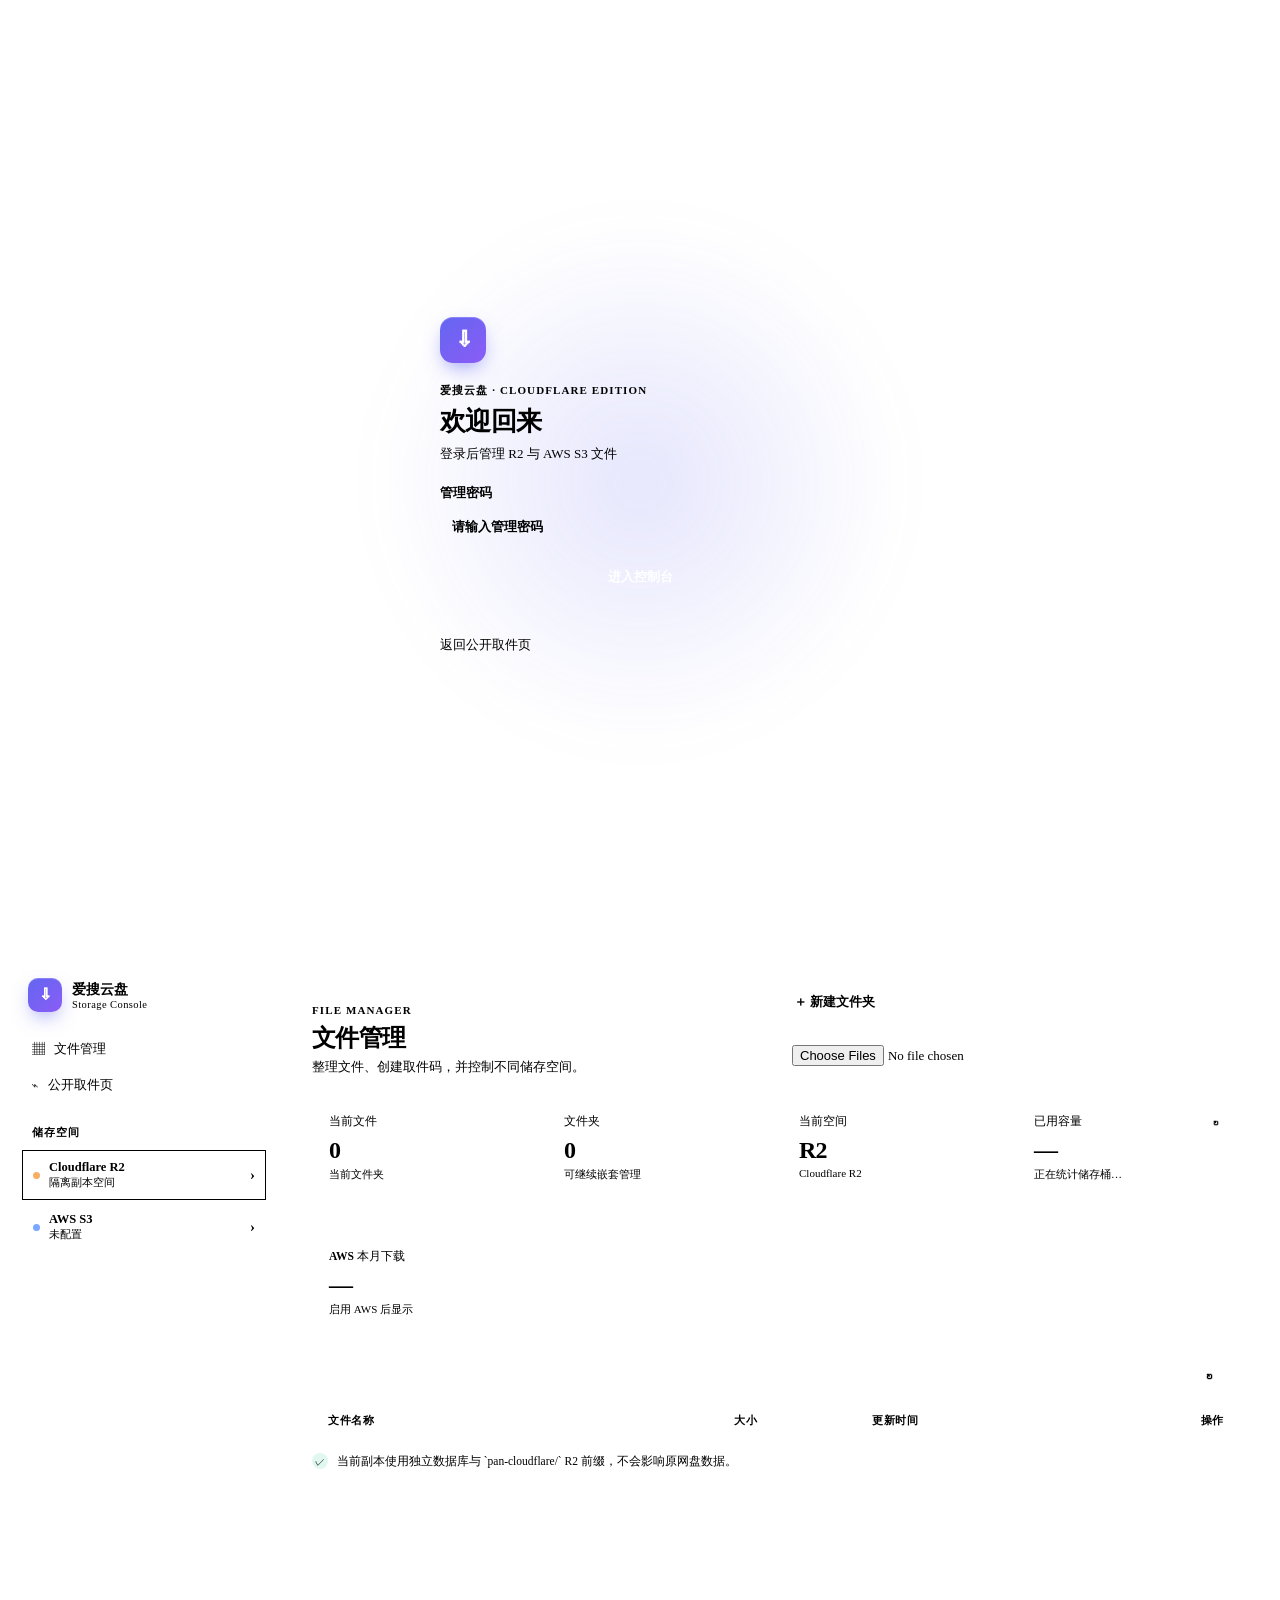
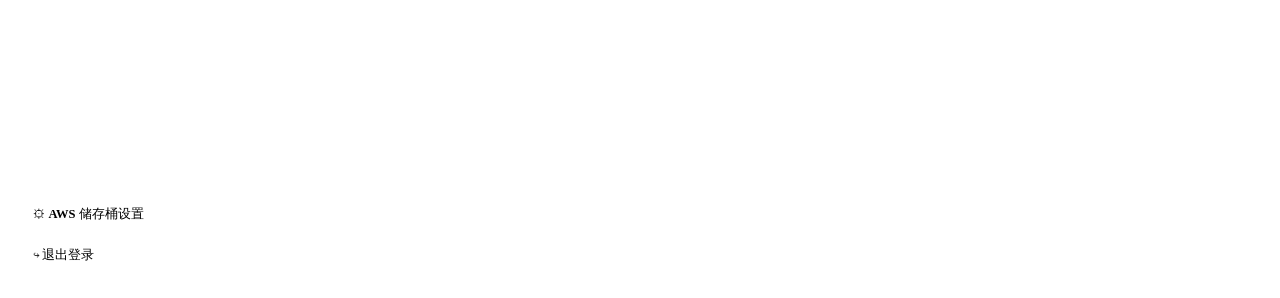
==== commit da59e75d: "feat: 分享链接支持中文标题说明（shares.title + 取件页展示 + 后台分享弹窗输入）" ====
--- a/admin.html
+++ b/admin.html
@@ -2,7 +2,7 @@
 <html lang="zh-CN">
 <head>
   <meta charset="utf-8"><meta name="viewport" content="width=device-width,initial-scale=1">
-  <title>文件管理 · 爱搜云盘</title><meta name="description" content="爱搜云盘管理控制台：上传、整理文件并生成取件码与分享链接。"><link rel="stylesheet" href="/style.css?v=8">
+  <title>文件管理 · 爱搜云盘</title><meta name="description" content="爱搜云盘管理控制台：上传、整理文件并生成取件码与分享链接。"><link rel="stylesheet" href="/tokens.css?v=1"><link rel="stylesheet" href="/admin.css?v=3">
 </head>
 <body>
   <section id="authView" class="auth-layout">
@@ -23,39 +23,76 @@
     <main class="main-content">
       <header class="page-head"><div><p class="eyebrow">FILE MANAGER</p><h1>文件管理</h1><p class="muted">整理文件、创建取件码，并控制不同储存空间。</p></div><div class="head-actions"><button class="button secondary" id="newFolder">＋ 新建文件夹</button><button class="button" id="uploadButton">↑ 上传文件</button><input id="filePicker" type="file" multiple hidden></div></header>
       <div id="notice" class="notice" hidden></div>
-      <section class="stats-grid"><div class="stat-card"><span>当前文件</span><strong id="fileCount">0</strong><small>当前文件夹</small></div><div class="stat-card"><span>文件夹</span><strong id="folderCount">0</strong><small>可继续嵌套管理</small></div><div class="stat-card"><span>当前空间</span><strong id="storageName">R2</strong><small id="storageHint">Cloudflare R2</small></div><div class="stat-card"><span>AWS 本月下载</span><strong id="awsUsage">—</strong><small id="awsUsageHint">启用 AWS 后显示</small></div></section>
+      <section class="stats-grid"><div class="stat-card"><span>当前文件</span><strong id="fileCount">0</strong><small>当前文件夹</small></div><div class="stat-card"><span>文件夹</span><strong id="folderCount">0</strong><small>可继续嵌套管理</small></div><div class="stat-card"><span>当前空间</span><strong id="storageName">R2</strong><small id="storageHint">Cloudflare R2</small></div><div class="stat-card usage-card"><span>已用容量</span><button class="usage-refresh" id="usageRefresh" type="button" title="重新统计储存桶用量" aria-label="重新统计储存桶用量">↻</button><strong id="usageBytes">—</strong><small id="usageHint">正在统计储存桶…</small><div class="usage-bar"><i id="usageFill"></i></div><small class="usage-note" id="usageNote"></small></div><div class="stat-card"><span>AWS 本月下载</span><strong id="awsUsage">—</strong><small id="awsUsageHint">启用 AWS 后显示</small></div></section>
       <section class="panel file-panel"><div class="file-toolbar"><div class="breadcrumbs" id="crumbs"></div><div class="toolbar-right"><span id="uploadStatus" class="status"></span><button class="icon-button" id="refresh" title="刷新">↻</button></div></div><div class="table-wrap"><table><thead><tr><th>文件名称</th><th>大小</th><th>更新时间</th><th class="align-right">操作</th></tr></thead><tbody id="fileRows"></tbody></table></div></section>
       <div class="footer-note"><span class="secure-icon">✓</span> 当前副本使用独立数据库与 `pan-cloudflare/` R2 前缀，不会影响原网盘数据。</div>
     </main>
   </div>
   <dialog id="settingsDialog" class="settings-dialog"><form method="dialog"><div class="dialog-head"><div><p class="eyebrow">EXTERNAL STORAGE</p><h2>AWS S3 储存桶</h2><p class="muted">配置后，上传和下载可以在 R2 / AWS S3 之间切换。</p></div><button class="close-button" value="cancel">×</button></div><div class="settings-grid"><label class="toggle-row"><span><b>启用 AWS S3</b><small>保存前会验证桶的读取权限</small></span><input id="cfgEnabled" type="checkbox"><i></i></label><label>桶名称<input id="cfgBucket" placeholder="例如 my-bucket"></label><label>区域<input id="cfgRegion" placeholder="例如 ap-northeast-1"></label><label>路径前缀<input id="cfgPrefix" placeholder="例如 netdisk/"></label><label>容量上限（GB）<input id="cfgCapacity" type="number" min="1" max="100000" value="250"></label><label>月下载流量（GB）<input id="cfgTransfer" type="number" min="1" max="100000" value="500"></label><label>Access Key<input id="cfgAccess" type="password" autocomplete="new-password" placeholder="已保存时留空"></label><label>Secret Key<input id="cfgSecret" type="password" autocomplete="new-password" placeholder="已保存时留空"></label></div><details class="cors-help"><summary>首次使用 AWS 需要配置 CORS</summary><p>在 AWS S3 桶的权限 → 跨域（CORS）中填入：</p><pre>[{"AllowedOrigins":["https://isoziyuan-pan.pages.dev"],"AllowedMethods":["GET","PUT","HEAD","DELETE"],"AllowedHeaders":["*"],"ExposeHeaders":["ETag"],"MaxAgeSeconds":3600}]</pre></details><p id="cfgStatus" class="dialog-status"></p><div class="dialog-actions"><button type="button" class="button danger" id="removeAws">停用并清除</button><span></span><button type="button" class="button secondary" value="cancel">取消</button><button type="button" class="button" id="saveAws">测试并保存</button></div></form></dialog>
-  <dialog id="shareDialog" class="settings-dialog share-dialog"><form method="dialog"><div class="dialog-head"><div><p class="eyebrow">SHARE LINK</p><h2>分享文件</h2><p class="muted" id="shareFileName">—</p></div><button class="close-button" value="cancel">×</button></div><div id="shareStage"><p class="share-label">选择有效期</p><div class="share-options"><button type="button" class="share-option" data-style="day" data-value="1"><b>⚡ 1 天</b><small>24 小时内有效</small></button><button type="button" class="share-option active" data-style="day" data-value="7"><b>📅 7 天</b><small>一周内可取件</small></button><button type="button" class="share-option" data-style="day" data-value="30"><b>🌙 30 天</b><small>适合长期分享</small></button><button type="button" class="share-option" data-style="forever" data-value="0"><b>∞ 永久</b><small>链接永不过期</small></button></div><p id="shareStatus" class="dialog-status"></p></div><div id="shareResult" class="share-result" hidden><div class="share-code-card"><div class="share-code-top"><span>取件码</span><button type="button" class="table-button" id="copyCode">复制</button></div><strong id="shareCode">00000</strong></div><div class="share-link-row"><input id="shareUrl" readonly><button type="button" class="button" id="copyLink">复制链接</button></div><p class="share-result-hint">✓ 已为该文件生成专属取件链接，对方凭取件码或链接即可下载</p></div><div class="dialog-actions"><button type="button" class="button secondary" id="shareClose">关闭</button><span></span><button type="button" class="button" id="shareConfirm">生成分享链接</button></div></form></dialog>
+  <dialog id="shareDialog" class="settings-dialog share-dialog"><form method="dialog"><div class="dialog-head"><div><p class="eyebrow">SHARE LINK</p><h2>分享文件</h2><p class="muted" id="shareFileName">—</p></div><button class="close-button" value="cancel">×</button></div><div id="shareStage"><p class="share-label">标题说明（取件页顶部展示）</p><input id="shareTitle" class="share-title-input" maxlength="60" placeholder="一句话说明这份文件是什么"><div class="share-title-row"><button type="button" class="table-button" id="fillTitle">按文件名自动生成</button><span class="share-title-count" id="shareTitleCount">0/60</span></div><p class="share-label">选择有效期</p><div class="share-options"><button type="button" class="share-option" data-style="day" data-value="1"><b>⚡ 1 天</b><small>24 小时内有效</small></button><button type="button" class="share-option active" data-style="day" data-value="7"><b>📅 7 天</b><small>一周内可取件</small></button><button type="button" class="share-option" data-style="day" data-value="30"><b>🌙 30 天</b><small>适合长期分享</small></button><button type="button" class="share-option" data-style="forever" data-value="0"><b>∞ 永久</b><small>链接永不过期</small></button></div><p id="shareStatus" class="dialog-status"></p></div><div id="shareResult" class="share-result" hidden><div class="share-code-card"><div class="share-code-top"><span>取件码</span><button type="button" class="table-button" id="copyCode">复制</button></div><strong id="shareCode">00000</strong></div><div class="share-link-row"><input id="shareUrl" readonly><button type="button" class="button" id="copyLink">复制链接</button></div><p class="share-title-echo" id="shareTitleEcho" hidden></p><div class="share-link-row"><button type="button" class="button secondary" id="copyShareText">复制分享文案</button></div><p class="share-result-hint">✓ 已为该文件生成专属取件链接，对方凭取件码或链接即可下载</p></div><div class="dialog-actions"><button type="button" class="button secondary" id="shareClose">关闭</button><span></span><button type="button" class="button" id="shareConfirm">生成分享链接</button></div></form></dialog>
   <div id="toast" class="toast"></div>
   <script>
-    const authView=document.querySelector('#authView'),appView=document.querySelector('#appView'),rows=document.querySelector('#fileRows'),crumbs=document.querySelector('#crumbs'),statusEl=document.querySelector('#uploadStatus'),notice=document.querySelector('#notice');let state={folder:'',storage:'r2',files:[],aws:null};
-    const esc=s=>String(s).replace(/[&<>'"]/g,c=>({'&':'&amp;','<':'&lt;','>':'&gt;',"'":'&#39;','"':'&quot;'}[c]));const fmt=n=>n<1024?`${n} B`:n<1048576?`${(n/1024).toFixed(1)} KB`:n<1073741824?`${(n/1048576).toFixed(1)} MB`:`${(n/1073741824).toFixed(1)} GB`;const toast=m=>{const t=document.querySelector('#toast');t.textContent=m;t.classList.add('show');clearTimeout(window.toastTimer);window.toastTimer=setTimeout(()=>t.classList.remove('show'),3200)};
+    const authView=document.querySelector('#authView'),appView=document.querySelector('#appView'),rows=document.querySelector('#fileRows'),crumbs=document.querySelector('#crumbs'),statusEl=document.querySelector('#uploadStatus'),notice=document.querySelector('#notice');let state={folder:'',storage:'r2',files:[],aws:null,usage:null};
+    const esc=s=>String(s).replace(/[&<>'"]/g,c=>({'&':'&amp;','<':'&lt;','>':'&gt;',"'":'&#39;','"':'&quot;'}[c]));const fmt=n=>n<1024?`${n} B`:n<1048576?`${(n/1024).toFixed(1)} KB`:n<1073741824?`${(n/1048576).toFixed(1)} MB`:`${(n/1073741824).toFixed(1)} GB`;const fmtDec=n=>{const v=Number(n||0);return v<1000?`${v} B`:v<1e6?`${(v/1e3).toFixed(1)} KB`:v<1e9?`${(v/1e6).toFixed(1)} MB`:v<1e12?`${(v/1e9).toFixed(2)} GB`:`${(v/1e12).toFixed(2)} TB`};// 桶用量按十进制（1 GB = 1,000,000,000 字节），与 R2 / S3 计费口径对齐
+    const toast=m=>{const t=document.querySelector('#toast');t.textContent=m;t.classList.add('show');clearTimeout(window.toastTimer);window.toastTimer=setTimeout(()=>t.classList.remove('show'),3200)};
     async function api(url,options){const r=await fetch(url,options);const d=await r.json().catch(()=>({}));if(!r.ok)throw new Error(d.error||'请求失败');return d}
-    async function boot(){try{const auth=await api('/api/auth/login');if(auth.admin)showApp()}catch(error){}}function showApp(){authView.hidden=true;appView.hidden=false;loadAws().then(load)}
+    async function boot(){try{const auth=await api('/api/auth/login');if(auth.admin)showApp()}catch(error){}}function showApp(){authView.hidden=true;appView.hidden=false;loadUsage();loadAws().then(load)}
     document.querySelector('#loginForm').onsubmit=async e=>{e.preventDefault();const error=document.querySelector('#loginError');error.textContent='';try{await api('/api/auth/login',{method:'POST',headers:{'Content-Type':'application/json'},body:JSON.stringify({password:document.querySelector('#password').value})});showApp()}catch(err){error.textContent=err.message}};
-    document.querySelector('#logout').onclick=async()=>{await fetch('/api/auth/logout',{method:'POST'});location.reload()};document.querySelector('#refresh').onclick=()=>load();
+    document.querySelector('#logout').onclick=async()=>{await fetch('/api/auth/logout',{method:'POST'});location.reload()};document.querySelector('#refresh').onclick=()=>{load();loadUsage()};document.querySelector('#usageRefresh').onclick=()=>loadUsage(true);
     async function loadAws(){try{state.aws=await api('/api/storage-config');document.querySelector('#awsState').textContent=state.aws.enabled?state.aws.bucket:'未配置';document.querySelector('#awsUsage').textContent=state.aws.enabled?fmt(Number(state.aws.usage?.bytes||0)):'—';document.querySelector('#awsUsageHint').textContent=state.aws.enabled?`本月 / ${state.aws.monthlyTransferGb} GB`:'启用 AWS 后显示'}catch(error){state.aws={enabled:false}}}
+    async function loadUsage(force){
+      const button=document.querySelector('#usageRefresh'),hint=document.querySelector('#usageHint');
+      button.disabled=true;
+      if(!state.usage)hint.textContent='正在遍历储存桶，首次统计稍候…';
+      try{state.usage=await api('/api/storage-usage'+(force?'?refresh=1':''))}catch(error){state.usage={error:error.message}}finally{button.disabled=false;renderUsage()}
+    }
+    function renderUsage(){
+      const value=document.querySelector('#usageBytes'),hint=document.querySelector('#usageHint'),fill=document.querySelector('#usageFill'),note=document.querySelector('#usageNote');
+      const isAws=state.storage==='aws';
+      const data=state.usage?(isAws?state.usage.aws:state.usage.r2):null;
+      const blank=(text,extra)=>{value.textContent='—';hint.textContent=text;hint.title='';fill.style.width='0';fill.className='';note.textContent=extra||''};
+      if(!data){blank(isAws?'暂无统计数据':'正在遍历储存桶…');return}
+      if(!data.ok&&!data.stale){blank('统计失败，可点右上角重试',data.error||'');return}
+      if(isAws&&!data.enabled){blank('AWS 尚未启用','配置并启用后自动统计');return}
+      const limit=isAws?Number(state.usage.capacityGb||0)*1e9:Number(state.usage.r2FreeTierBytes||0);
+      const bytes=Number(data.bytes||0);
+      const pct=limit>0?Math.min(100,bytes/limit*100):0;
+      value.textContent=fmtDec(bytes);
+      hint.textContent=`${data.bucket||(isAws?'AWS S3':'R2')} · ${data.objects} 个对象`;
+      hint.title=data.prefix?`统计范围：${data.prefix}`:'';
+      fill.style.width=(bytes>0?Math.max(pct,2):0)+'%';
+      fill.className=pct>=90?'danger':pct>=70?'warn':'';
+      const stamp=state.usage.at?new Date(state.usage.at*1000).toLocaleTimeString('zh-CN',{hour:'2-digit',minute:'2-digit'}):'—';
+      const parts=[`${isAws?'容量上限':'R2 免费额度'} ${fmtDec(limit)}`,`已用 ${pct.toFixed(pct<10?1:0)}%`,`${stamp} 更新`];
+      if(state.usage.cached)parts.push('缓存');
+      if(data.stale)parts.push('沿用上次结果');
+      if(data.limited)parts.push('结果可能不完整');
+      note.textContent=parts.join(' · ');
+    }
     function setStorage(storage){state.storage=storage;document.querySelectorAll('.storage-tab').forEach(x=>x.classList.toggle('active',x.dataset.storage===storage));load()};document.querySelectorAll('.storage-tab').forEach(x=>x.onclick=()=>setStorage(x.dataset.storage));
-    async function load(){try{const d=await api('/api/files?storage='+state.storage+'&folder='+encodeURIComponent(state.folder));state.files=d.files;render()}catch(error){if(error.message.includes('登录'))location.reload();else toast(error.message)}}
+    async function load(){try{const d=await api('/api/files?storage='+state.storage+'&folder='+encodeURIComponent(state.folder));state.files=d.files;render();renderUsage()}catch(error){if(error.message.includes('登录'))location.reload();else toast(error.message)}}
     function render(){const folders=state.files.filter(x=>x.kind==='folder'),files=state.files.filter(x=>x.kind==='file');document.querySelector('#fileCount').textContent=files.length;document.querySelector('#folderCount').textContent=folders.length;document.querySelector('#storageName').textContent=state.storage==='aws'?'AWS S3':'R2';document.querySelector('#storageHint').textContent=state.storage==='aws'?(state.aws?.bucket||'未配置'):'Cloudflare R2';notice.hidden=!(state.storage==='aws'&&!state.aws?.enabled);notice.textContent='AWS S3 尚未配置。请先点击左下角“AWS 储存桶设置”，验证后即可使用。';crumbs.innerHTML='<button class="crumb" data-go="">全部文件</button>'+state.folder.split('/').filter(Boolean).map((part,i)=>{const p=state.folder.split('/').slice(0,i+1).join('/')+'/';return `<span>/</span><button class="crumb" data-go="${encodeURIComponent(p)}">${esc(part)}</button>`}).join('');rows.innerHTML=state.files.length?state.files.map(file=>`<tr><td><div class="file-name"><span class="file-icon ${file.kind}">${file.kind==='folder'?'▰':'▤'}</span><strong>${esc(file.name)}</strong></div></td><td>${file.kind==='folder'?'文件夹':fmt(file.size)}</td><td>${new Date(file.updatedAt*1000).toLocaleString('zh-CN',{month:'2-digit',day:'2-digit',hour:'2-digit',minute:'2-digit'})}</td><td class="align-right row-actions">${file.kind==='folder'?`<button class="table-button" data-open="${encodeURIComponent(state.folder+file.name)}/">打开</button>`:`<a class="table-button" href="/api/download?id=${encodeURIComponent(file.id)}">下载</a><button class="table-button" data-share="${file.id}">分享</button>`}<button class="table-button delete" data-delete="${file.id}">删除</button></td></tr>`).join(''):'<tr><td colspan="4" class="empty"><span>⌁</span><b>这里还没有文件</b><small>上传文件或创建一个文件夹开始管理</small></td></tr>'}
     crumbs.onclick=e=>{const target=e.target.closest('[data-go]');if(target){state.folder=decodeURIComponent(target.dataset.go);load()}};rows.onclick=e=>{const open=e.target.closest('[data-open]'),del=e.target.closest('[data-delete]'),share=e.target.closest('[data-share]');if(open){state.folder=decodeURIComponent(open.dataset.open);load()}if(del)removeFile(del.dataset.delete);if(share)shareFile(share.dataset.share)};
     document.querySelector('#newFolder').onclick=async()=>{const name=prompt('文件夹名称');if(!name)return;try{await api('/api/folder',{method:'POST',headers:{'Content-Type':'application/json'},body:JSON.stringify({path:state.folder+name,storage:state.storage})});load()}catch(error){toast(error.message)}};
-    document.querySelector('#uploadButton').onclick=()=>document.querySelector('#filePicker').click();document.querySelector('#filePicker').onchange=async e=>{const files=[...e.target.files];for(const file of files){statusEl.textContent='准备上传 '+file.name;try{const info=await api('/api/upload-url',{method:'POST',headers:{'Content-Type':'application/json'},body:JSON.stringify({path:state.folder+file.name,storage:state.storage,size:file.size,contentType:file.type})});await putFile(info,file);if(state.storage==='aws')await api('/api/upload-complete',{method:'POST',headers:{'Content-Type':'application/json'},body:JSON.stringify({path:state.folder+file.name,storage:'aws',size:file.size,contentType:file.type})});statusEl.textContent='已上传 '+file.name}catch(error){statusEl.textContent=error.message;toast(error.message);break}}e.target.value='';load()};
-    function putFile(info,file){return new Promise((resolve,reject)=>{const xhr=new XMLHttpRequest();xhr.open('PUT',info.uploadUrl);xhr.setRequestHeader('Content-Type',info.contentType||'application/octet-stream');if(info.storage==='r2')xhr.setRequestHeader('X-File-Size',String(file.size));xhr.upload.onprogress=e=>{if(e.lengthComputable)statusEl.textContent=`上传 ${file.name} · ${Math.round(e.loaded/e.total*100)}%`};xhr.onload=()=>xhr.status>=200&&xhr.status<300?resolve():reject(new Error('上传失败（HTTP '+xhr.status+'）'));xhr.onerror=()=>reject(new Error('网络异常，上传已中断'));xhr.send(file)})}
+    document.querySelector('#uploadButton').onclick=()=>document.querySelector('#filePicker').click();document.querySelector('#filePicker').onchange=async e=>{const files=[...e.target.files];for(const file of files){statusEl.textContent='准备上传 '+file.name;try{const info=await api('/api/upload-url',{method:'POST',headers:{'Content-Type':'application/json'},body:JSON.stringify({path:state.folder+file.name,storage:state.storage,size:file.size,contentType:file.type})});const putRes=await putFile(info,file);let compRes={};if(state.storage==='aws')compRes=await api('/api/upload-complete',{method:'POST',headers:{'Content-Type':'application/json'},body:JSON.stringify({path:state.folder+file.name,storage:'aws',size:file.size,contentType:file.type})});const isOverwritten=state.storage==='aws'?Boolean(compRes?.overwritten):Boolean(putRes?.overwritten);statusEl.textContent=(isOverwritten?'已覆盖更新 ':'已上传 ')+file.name;if(isOverwritten)toast(`${file.name} 已更新，原分享码与链接保持有效`);}catch(error){statusEl.textContent=error.message;toast(error.message);break}}e.target.value='';load()};
+    function putFile(info,file){return new Promise((resolve,reject)=>{const xhr=new XMLHttpRequest();xhr.open('PUT',info.uploadUrl);xhr.setRequestHeader('Content-Type',info.contentType||'application/octet-stream');if(info.storage==='r2')xhr.setRequestHeader('X-File-Size',String(file.size));xhr.upload.onprogress=e=>{if(e.lengthComputable)statusEl.textContent=`上传 ${file.name} · ${Math.round(e.loaded/e.total*100)}%`};xhr.onload=()=>{if(xhr.status>=200&&xhr.status<300){let data=null;try{data=JSON.parse(xhr.responseText)}catch(e){}resolve(data)}else{let err='上传失败（HTTP '+xhr.status+'）';try{const d=JSON.parse(xhr.responseText);if(d.error)err=d.error}catch(e){}reject(new Error(err))}};xhr.onerror=()=>reject(new Error('网络异常，上传已中断'));xhr.send(file)})}
     async function removeFile(id){if(!confirm('确定删除这个项目吗？'))return;try{await api('/api/delete',{method:'POST',headers:{'Content-Type':'application/json'},body:JSON.stringify({id})});toast('已删除');load()}catch(error){toast(error.message)}}
-    async function shareFile(id){const file=state.files.find(x=>x.id===id);shareState={fileId:id,style:'day',value:7};document.querySelector('#shareFileName').textContent=file?file.name:'—';document.querySelector('#shareStatus').textContent='';document.querySelector('#shareResult').hidden=true;document.querySelector('#shareStage').hidden=false;document.querySelector('#shareConfirm').hidden=false;document.querySelector('#shareConfirm').disabled=false;document.querySelectorAll('.share-option').forEach(x=>x.classList.toggle('active',x.dataset.style==='day'&&x.dataset.value==='7'));shareDialog.showModal()}
-    let shareState={fileId:null,style:'day',value:7};
+    async function shareFile(id){const file=state.files.find(x=>x.id===id);shareState={fileId:id,style:'day',value:7,title:''};document.querySelector('#shareFileName').textContent=file?file.name:'—';const input=document.querySelector('#shareTitle');input.value=suggestTitle(file?file.name:'');syncTitleCount();document.querySelector('#shareStatus').textContent='';document.querySelector('#shareResult').hidden=true;document.querySelector('#shareTitleEcho').hidden=true;document.querySelector('#shareStage').hidden=false;document.querySelector('#shareConfirm').hidden=false;document.querySelector('#shareConfirm').disabled=false;document.querySelectorAll('.share-option').forEach(x=>x.classList.toggle('active',x.dataset.style==='day'&&x.dataset.value==='7'));shareDialog.showModal()}
+    // 按文件名猜一句简短中文标题：中文名原样用，英文名去扩展名后留给人手改（与 upload_to_pan.py 同规则）
+    function suggestTitle(name){const base=String(name||'').replace(/\.(?:tar\.gz|tgz|tar|zip|7z|rar)$/i,'').replace(/\.(?!\d+$)[A-Za-z0-9]{1,8}$/,'').replace(/[-_+]+/g,' ').replace(/\s+/g,' ').trim();return base.slice(0,60)}
+    const titleInput=document.querySelector('#shareTitle');
+    function syncTitleCount(){document.querySelector('#shareTitleCount').textContent=titleInput.value.length+'/60'}
+    titleInput.oninput=()=>{syncTitleCount()};
+    document.querySelector('#fillTitle').onclick=()=>{const file=state.files.find(x=>x.id===shareState.fileId);titleInput.value=suggestTitle(file?file.name:'');syncTitleCount();titleInput.focus()};
+    let shareState={fileId:null,style:'day',value:7,title:''};
     const shareDialog=document.querySelector('#shareDialog');
     document.querySelectorAll('.share-option').forEach(btn=>btn.onclick=()=>{document.querySelectorAll('.share-option').forEach(x=>x.classList.remove('active'));btn.classList.add('active');shareState.style=btn.dataset.style;shareState.value=Number(btn.dataset.value)});
     document.querySelector('#shareClose').onclick=()=>shareDialog.close();
-    document.querySelector('#shareConfirm').onclick=async()=>{const btn=document.querySelector('#shareConfirm'),status=document.querySelector('#shareStatus');btn.disabled=true;status.textContent='正在生成分享链接…';try{const d=await api('/api/share',{method:'POST',headers:{'Content-Type':'application/json'},body:JSON.stringify({fileId:shareState.fileId,style:shareState.style,value:shareState.value||7})});document.querySelector('#shareCode').textContent=d.code;document.querySelector('#shareUrl').value=d.url;document.querySelector('#shareStage').hidden=true;document.querySelector('#shareResult').hidden=false;btn.hidden=true;status.textContent=''}catch(error){status.textContent=error.message}finally{btn.disabled=false}};
+    document.querySelector('#shareConfirm').onclick=async()=>{const btn=document.querySelector('#shareConfirm'),status=document.querySelector('#shareStatus');btn.disabled=true;status.textContent='正在生成分享链接…';try{const d=await api('/api/share',{method:'POST',headers:{'Content-Type':'application/json'},body:JSON.stringify({fileId:shareState.fileId,title:titleInput.value,style:shareState.style,value:shareState.value||7})});document.querySelector('#shareCode').textContent=d.code;document.querySelector('#shareUrl').value=d.url;const echo=document.querySelector('#shareTitleEcho');if(d.title){echo.textContent=d.title;echo.hidden=false}else{echo.hidden=true};document.querySelector('#shareStage').hidden=true;document.querySelector('#shareResult').hidden=false;btn.hidden=true;status.textContent=''}catch(error){status.textContent=error.message}finally{btn.disabled=false}};
     const copyText=async(text,label)=>{try{await navigator.clipboard.writeText(text)}catch(error){const tmp=document.createElement('textarea');tmp.value=text;tmp.style.position='fixed';tmp.style.opacity='0';document.body.appendChild(tmp);tmp.select();document.execCommand&&document.execCommand('copy');tmp.remove()}toast(`${label}已复制`)};
     document.querySelector('#copyLink').onclick=()=>copyText(document.querySelector('#shareUrl').value,'链接');
     document.querySelector('#copyCode').onclick=()=>copyText(document.querySelector('#shareCode').textContent,'取件码');
+    document.querySelector('#copyShareText').onclick=()=>{const t=document.querySelector('#shareTitleEcho').textContent.trim(),code=document.querySelector('#shareCode').textContent,url=document.querySelector('#shareUrl').value;copyText((t?t+'\n':'')+'取件码：'+code+'\n'+url,'分享文案')};
     const dialog=document.querySelector('#settingsDialog');document.querySelector('#openSettings').onclick=()=>{const a=state.aws||{};document.querySelector('#cfgEnabled').checked=Boolean(a.enabled);document.querySelector('#cfgBucket').value=a.bucket||'';document.querySelector('#cfgRegion').value=a.region||'us-east-1';document.querySelector('#cfgPrefix').value=a.prefix||'';document.querySelector('#cfgCapacity').value=a.capacityGb||250;document.querySelector('#cfgTransfer').value=a.monthlyTransferGb||500;document.querySelector('#cfgAccess').value='';document.querySelector('#cfgSecret').value='';document.querySelector('#cfgStatus').textContent=a.hasCredentials?'凭据已保存，留空可继续使用':'首次配置需要填写两项密钥';dialog.showModal()};document.querySelector('#saveAws').onclick=async()=>{const button=document.querySelector('#saveAws'),status=document.querySelector('#cfgStatus');button.disabled=true;status.textContent='正在验证 AWS 桶权限…';try{await api('/api/storage-config',{method:'POST',headers:{'Content-Type':'application/json'},body:JSON.stringify({enabled:document.querySelector('#cfgEnabled').checked,bucket:document.querySelector('#cfgBucket').value,region:document.querySelector('#cfgRegion').value,prefix:document.querySelector('#cfgPrefix').value,capacityGb:Number(document.querySelector('#cfgCapacity').value),monthlyTransferGb:Number(document.querySelector('#cfgTransfer').value),accessKey:document.querySelector('#cfgAccess').value,secretKey:document.querySelector('#cfgSecret').value})});dialog.close();toast('AWS 设置已验证并保存');await loadAws();if(state.storage==='aws')load()}catch(error){status.textContent=error.message}finally{button.disabled=false}};document.querySelector('#removeAws').onclick=async()=>{if(!confirm('确定停用并清除 AWS 配置吗？'))return;await api('/api/storage-config',{method:'DELETE'});dialog.close();toast('AWS 已停用');await loadAws();if(state.storage==='aws')setStorage('r2')};boot();
   </script>
 </body></html>
--- a/admin.css
+++ b/admin.css
@@ -0,0 +1,1215 @@
+/* ============================================================
+   爱搜云盘 · 管理后台样式
+   「深色精致工作台」—— 克制、精密、高信息密度
+   仅由 admin.html 引用；公开取件页使用独立的 style.css
+   ============================================================ */
+
+/* ---------- 1~2. 设计令牌与基础重置 ---------- */
+/* 统一由 tokens.css 提供（单一真相源），admin.html 已先行引入 */
+
+/* ---------- 3. 按钮体系 ---------- */
+button,
+.button {
+  display: inline-flex;
+  align-items: center;
+  justify-content: center;
+  gap: 6px;
+  padding: 9px 14px;
+  font: inherit;
+  font-size: 13px;
+  font-weight: 600;
+  color: var(--text);
+  background: var(--surface-3);
+  border: 1px solid var(--border-strong);
+  border-radius: var(--r-md);
+  cursor: pointer;
+  text-decoration: none;
+  white-space: nowrap;
+  transition: background 0.15s var(--ease), border-color 0.15s var(--ease), color 0.15s var(--ease), box-shadow 0.15s var(--ease);
+}
+button:hover,
+.button:hover {
+  background: #22262e;
+  border-color: rgba(255, 255, 255, 0.2);
+}
+button:active {
+  transform: translateY(0.5px);
+}
+button:disabled {
+  opacity: 0.45;
+  cursor: not-allowed;
+  transform: none;
+}
+button:focus-visible,
+.button:focus-visible {
+  outline: none;
+  box-shadow: 0 0 0 3px var(--accent-ring);
+}
+
+/* 主按钮 */
+.button {
+  color: #fff;
+  background: var(--accent);
+  border-color: transparent;
+  box-shadow: var(--shadow-sm), inset 0 1px 0 rgba(255, 255, 255, 0.14);
+}
+.button:hover {
+  background: var(--accent-hover);
+  border-color: transparent;
+}
+
+/* 次级按钮 */
+.button.secondary {
+  color: var(--text);
+  background: var(--surface-3);
+  border-color: var(--border-strong);
+  box-shadow: none;
+}
+.button.secondary:hover {
+  background: #22262e;
+  border-color: rgba(255, 255, 255, 0.2);
+}
+
+/* 危险按钮 */
+.button.danger {
+  color: #fff;
+  background: var(--danger);
+  border-color: transparent;
+}
+.button.danger:hover {
+  background: #f2607a;
+  border-color: transparent;
+}
+
+.full-button {
+  width: 100%;
+  margin-top: 14px;
+  color: #fff;
+  background: var(--accent);
+  border-color: transparent;
+  box-shadow: var(--shadow-sm), inset 0 1px 0 rgba(255, 255, 255, 0.14);
+}
+.full-button:hover {
+  background: var(--accent-hover);
+}
+
+/* ---------- 4. 表单 ---------- */
+label {
+  display: block;
+  font-size: 12.5px;
+  font-weight: 600;
+  color: var(--text-muted);
+}
+
+input {
+  display: block;
+  width: 100%;
+  margin-top: 7px;
+  padding: 10px 12px;
+  font: inherit;
+  font-size: 13px;
+  color: var(--text);
+  background: var(--bg-elevated);
+  border: 1px solid var(--border-strong);
+  border-radius: var(--r-md);
+  outline: none;
+  transition: border-color 0.15s var(--ease), box-shadow 0.15s var(--ease);
+}
+input::placeholder {
+  color: var(--text-dim);
+}
+input:focus {
+  border-color: var(--accent);
+  box-shadow: 0 0 0 3px var(--accent-ring);
+}
+
+.error {
+  min-height: 18px;
+  margin: 8px 0 0;
+  font-size: 12.5px;
+  color: #fda4af;
+}
+
+.back-link {
+  display: inline-block;
+  margin-top: 16px;
+  font-size: 12.5px;
+  color: var(--text-dim);
+  text-decoration: none;
+  transition: color 0.15s var(--ease);
+}
+.back-link:hover {
+  color: var(--text);
+}
+
+.eyebrow {
+  margin: 0 0 6px;
+  font-size: 11px;
+  font-weight: 700;
+  letter-spacing: 0.1em;
+  text-transform: uppercase;
+  color: var(--text-dim);
+}
+
+.muted {
+  color: var(--text-muted);
+}
+
+.panel {
+  background: var(--surface-1);
+  border: 1px solid var(--border);
+  border-radius: var(--r-lg);
+}
+
+/* ---------- 5. 登录页 ---------- */
+.auth-layout {
+  position: relative;
+  display: grid;
+  place-items: center;
+  min-height: 100vh;
+  min-height: 100dvh;
+  padding: 24px;
+  overflow: hidden;
+}
+
+.auth-glow {
+  position: absolute;
+  width: 560px;
+  height: 560px;
+  border-radius: 50%;
+  background: radial-gradient(circle, rgba(99, 102, 241, 0.17), transparent 66%);
+  filter: blur(28px);
+  pointer-events: none;
+}
+
+.auth-card {
+  position: relative;
+  width: min(400px, 100%);
+  padding: 34px 32px 28px;
+  background: var(--surface-1);
+  border: 1px solid var(--border);
+  border-radius: var(--r-xl);
+  box-shadow: var(--shadow-lg);
+}
+
+.brand-mark {
+  display: grid;
+  place-items: center;
+  width: 46px;
+  height: 46px;
+  border-radius: 13px;
+  font-size: 22px;
+  font-weight: 800;
+  color: #fff;
+  background: linear-gradient(140deg, #6366f1, #8b5cf6);
+  box-shadow: 0 8px 20px -6px rgba(99, 102, 241, 0.7), inset 0 1px 0 rgba(255, 255, 255, 0.2);
+}
+.brand-mark.small {
+  width: 34px;
+  height: 34px;
+  flex: 0 0 34px;
+  border-radius: 10px;
+  font-size: 16px;
+}
+
+.auth-card .eyebrow {
+  margin-top: 20px;
+}
+
+.auth-card h1 {
+  margin: 0;
+  font-size: 26px;
+  font-weight: 700;
+  letter-spacing: -0.025em;
+}
+
+.auth-card .muted {
+  margin: 6px 0 0;
+  font-size: 13px;
+}
+
+.auth-card form {
+  margin-top: 22px;
+}
+
+/* ---------- 6. 应用外壳 ---------- */
+.app-shell {
+  display: flex;
+  min-height: 100vh;
+}
+
+.sidebar {
+  position: sticky;
+  top: 0;
+  z-index: 20;
+  display: flex;
+  flex: 0 0 244px;
+  flex-direction: column;
+  width: 244px;
+  height: 100vh;
+  padding: 18px 14px 16px;
+  background: var(--bg-elevated);
+  border-right: 1px solid var(--border);
+}
+
+.brand {
+  display: flex;
+  align-items: center;
+  gap: 10px;
+  padding: 4px 6px 20px;
+}
+.brand strong {
+  display: block;
+  font-size: 14px;
+  font-weight: 650;
+  letter-spacing: -0.01em;
+}
+.brand span {
+  display: block;
+  font-size: 10.5px;
+  letter-spacing: 0.04em;
+  color: var(--text-dim);
+}
+
+.sidebar nav {
+  display: grid;
+  gap: 2px;
+}
+
+.nav-item {
+  position: relative;
+  display: flex;
+  align-items: center;
+  gap: 9px;
+  padding: 8px 10px;
+  font-size: 13px;
+  font-weight: 550;
+  color: var(--text-muted);
+  border-radius: var(--r-sm);
+  text-decoration: none;
+  transition: background 0.15s var(--ease), color 0.15s var(--ease);
+}
+.nav-item:hover {
+  color: var(--text);
+  background: rgba(255, 255, 255, 0.045);
+}
+.nav-item.active {
+  color: var(--accent-text);
+  background: var(--accent-soft);
+}
+.nav-item.active::before {
+  content: "";
+  position: absolute;
+  top: 50%;
+  left: -14px;
+  width: 2px;
+  height: 16px;
+  border-radius: 0 2px 2px 0;
+  background: var(--accent);
+  transform: translateY(-50%);
+}
+
+.sidebar-section {
+  display: grid;
+  gap: 2px;
+  margin-top: 24px;
+}
+
+.section-label {
+  margin: 0 10px 8px;
+  font-size: 10.5px;
+  font-weight: 700;
+  letter-spacing: 0.08em;
+  text-transform: uppercase;
+  color: var(--text-dim);
+}
+
+.storage-tab {
+  display: flex;
+  align-items: center;
+  gap: 9px;
+  width: 100%;
+  padding: 9px 10px;
+  text-align: left;
+  color: var(--text-muted);
+  background: transparent;
+  border: 1px solid transparent;
+  border-radius: var(--r-sm);
+  box-shadow: none;
+}
+.storage-tab:hover {
+  background: rgba(255, 255, 255, 0.045);
+  border-color: transparent;
+}
+.storage-tab.active {
+  color: var(--text);
+  background: var(--surface-2);
+  border-color: var(--border-strong);
+}
+.storage-tab > span:nth-child(2) {
+  flex: 1;
+  min-width: 0;
+}
+.storage-tab b {
+  display: block;
+  font-size: 12.5px;
+  font-weight: 600;
+  color: var(--text);
+}
+.storage-tab small {
+  display: block;
+  margin-top: 1px;
+  overflow: hidden;
+  font-size: 10.5px;
+  font-weight: 400;
+  color: var(--text-dim);
+  text-overflow: ellipsis;
+  white-space: nowrap;
+}
+.storage-tab i {
+  font-style: normal;
+  font-size: 15px;
+  color: var(--text-dim);
+}
+.storage-dot {
+  flex: 0 0 7px;
+  width: 7px;
+  height: 7px;
+  border-radius: 50%;
+}
+.storage-dot.r2 {
+  background: #f6ae62;
+}
+.storage-dot.aws {
+  background: #7aa7ff;
+}
+
+.sidebar-bottom {
+  display: grid;
+  gap: 4px;
+  margin-top: auto;
+  padding-top: 12px;
+  border-top: 1px solid var(--border);
+}
+
+.settings-link,
+.logout-link {
+  justify-content: flex-start;
+  gap: 8px;
+  padding: 9px 10px;
+  font-size: 12.5px;
+  font-weight: 550;
+  color: var(--text-muted);
+  background: transparent;
+  border: 1px solid transparent;
+  border-radius: var(--r-sm);
+  box-shadow: none;
+}
+.settings-link:hover,
+.logout-link:hover {
+  color: var(--text);
+  background: rgba(255, 255, 255, 0.045);
+  border-color: transparent;
+}
+
+/* ---------- 7. 主内容区 ---------- */
+.main-content {
+  flex: 1;
+  min-width: 0;
+  max-width: 1280px;
+  padding: 28px 32px 48px;
+}
+
+.page-head {
+  display: flex;
+  align-items: flex-end;
+  justify-content: space-between;
+  gap: 20px;
+  margin-bottom: 22px;
+}
+.page-head h1 {
+  margin: 0;
+  font-size: 24px;
+  font-weight: 700;
+  letter-spacing: -0.025em;
+}
+.page-head .muted {
+  margin: 4px 0 0;
+  font-size: 13px;
+}
+.head-actions {
+  display: flex;
+  flex-wrap: wrap;
+  gap: 8px;
+}
+
+.notice {
+  padding: 11px 14px;
+  margin: 0 0 16px;
+  font-size: 12.5px;
+  color: #fcd88a;
+  background: rgba(251, 191, 36, 0.09);
+  border: 1px solid rgba(251, 191, 36, 0.26);
+  border-radius: var(--r-md);
+}
+
+/* ---------- 8. 统计卡片 ---------- */
+.stats-grid {
+  display: grid;
+  grid-template-columns: repeat(auto-fit, minmax(190px, 1fr));
+  gap: 12px;
+  margin-bottom: 16px;
+}
+
+.stat-card {
+  padding: 16px 17px;
+  background: var(--surface-1);
+  border: 1px solid var(--border);
+  border-radius: var(--r-lg);
+  transition: background 0.15s var(--ease), border-color 0.15s var(--ease);
+}
+.stat-card:hover {
+  background: var(--surface-2);
+  border-color: var(--border-strong);
+}
+.stat-card > span {
+  display: block;
+  font-size: 11.5px;
+  font-weight: 550;
+  color: var(--text-dim);
+}
+.stat-card strong {
+  display: block;
+  margin: 8px 0 3px;
+  font-size: 24px;
+  font-weight: 700;
+  letter-spacing: -0.03em;
+  color: var(--text);
+  font-variant-numeric: tabular-nums;
+}
+.stat-card small {
+  display: block;
+  font-size: 11px;
+  color: var(--text-dim);
+}
+
+/* 储存桶已用容量 */
+.usage-card {
+  position: relative;
+}
+
+.usage-refresh {
+  position: absolute;
+  top: 12px;
+  right: 12px;
+  width: 24px;
+  height: 24px;
+  padding: 0;
+  font-size: 11px;
+  line-height: 1;
+  color: var(--text-dim);
+  background: transparent;
+  border: 1px solid transparent;
+  border-radius: var(--r-xs);
+  box-shadow: none;
+}
+.usage-refresh:hover {
+  color: var(--text);
+  background: rgba(255, 255, 255, 0.06);
+  border-color: var(--border);
+}
+.usage-refresh:disabled {
+  opacity: 0.4;
+}
+
+.usage-bar {
+  position: relative;
+  height: 4px;
+  margin: 11px 0 8px;
+  overflow: hidden;
+  background: rgba(255, 255, 255, 0.07);
+  border-radius: 99px;
+}
+.usage-bar i {
+  display: block;
+  width: 0;
+  height: 100%;
+  border-radius: 99px;
+  background: var(--accent);
+  transition: width 0.5s var(--ease), background 0.3s var(--ease);
+}
+.usage-bar i.warn {
+  background: var(--warn);
+}
+.usage-bar i.danger {
+  background: var(--danger);
+}
+
+.usage-note {
+  display: block;
+  font-size: 10.5px !important;
+  line-height: 1.5;
+  color: var(--text-dim) !important;
+  word-break: break-word;
+}
+
+/* ---------- 9. 文件面板 ---------- */
+.file-panel {
+  overflow: hidden;
+  background: var(--surface-1);
+  border: 1px solid var(--border);
+  border-radius: var(--r-lg);
+}
+
+.file-toolbar {
+  display: flex;
+  align-items: center;
+  justify-content: space-between;
+  gap: 14px;
+  padding: 12px 16px;
+  border-bottom: 1px solid var(--border);
+}
+
+.breadcrumbs {
+  display: flex;
+  align-items: center;
+  gap: 4px;
+  min-width: 0;
+  overflow: auto;
+  font-size: 13px;
+  color: var(--text-dim);
+  white-space: nowrap;
+}
+
+.crumb {
+  padding: 4px 7px;
+  font-size: 12.5px;
+  font-weight: 550;
+  color: var(--text-muted);
+  background: transparent;
+  border: 1px solid transparent;
+  border-radius: var(--r-xs);
+  box-shadow: none;
+}
+.crumb:hover {
+  color: var(--text);
+  background: rgba(255, 255, 255, 0.06);
+  border-color: transparent;
+}
+
+.toolbar-right {
+  display: flex;
+  align-items: center;
+  gap: 10px;
+}
+
+.status {
+  font-size: 12px;
+  color: var(--accent-text);
+}
+
+.icon-button {
+  width: 30px;
+  height: 30px;
+  padding: 0;
+  font-size: 13px;
+  color: var(--text-muted);
+  background: transparent;
+  border: 1px solid var(--border);
+  border-radius: var(--r-sm);
+  box-shadow: none;
+}
+.icon-button:hover {
+  color: var(--text);
+  background: rgba(255, 255, 255, 0.06);
+  border-color: var(--border-strong);
+}
+
+.table-wrap {
+  overflow-x: auto;
+}
+
+table {
+  width: 100%;
+  min-width: 700px;
+  border-collapse: collapse;
+}
+
+th,
+td {
+  padding: 11px 16px;
+  text-align: left;
+  border-bottom: 1px solid var(--border);
+}
+
+/* 列宽节奏：名称自适应，其余定宽，保证多次刷新时列不跳动 */
+th:nth-child(2),
+td:nth-child(2) {
+  width: 106px;
+}
+th:nth-child(3),
+td:nth-child(3) {
+  width: 132px;
+}
+th:nth-child(4),
+td:nth-child(4) {
+  width: 188px;
+}
+
+th {
+  font-size: 10.5px;
+  font-weight: 650;
+  letter-spacing: 0.06em;
+  text-transform: uppercase;
+  color: var(--text-dim);
+  background: rgba(255, 255, 255, 0.018);
+}
+
+td {
+  font-size: 13px;
+  color: var(--text-muted);
+  font-variant-numeric: tabular-nums;
+}
+
+tbody tr {
+  transition: background 0.12s var(--ease);
+}
+tbody tr:hover {
+  background: rgba(255, 255, 255, 0.028);
+}
+tbody tr:last-child td {
+  border-bottom: 0;
+}
+
+.file-name {
+  display: flex;
+  align-items: center;
+  gap: 10px;
+  min-width: 0;
+}
+.file-name strong {
+  overflow: hidden;
+  min-width: 0;
+  font-size: 13px;
+  font-weight: 550;
+  color: var(--text);
+  text-overflow: ellipsis;
+  white-space: nowrap;
+}
+td:first-child {
+  max-width: 460px;
+}
+.file-icon {
+  display: grid;
+  place-items: center;
+  flex: 0 0 28px;
+  width: 28px;
+  height: 28px;
+  font-size: 12px;
+  border-radius: var(--r-sm);
+  color: var(--text-muted);
+  background: rgba(255, 255, 255, 0.055);
+}
+.file-icon.file {
+  color: #a5b4fc;
+  background: var(--accent-soft);
+}
+.file-icon.folder {
+  color: #fcd34d;
+  background: rgba(251, 191, 36, 0.13);
+}
+
+.align-right {
+  text-align: right;
+}
+
+.row-actions {
+  white-space: nowrap;
+}
+
+.table-button {
+  padding: 5px 9px;
+  margin-left: 4px;
+  font-size: 11.5px;
+  font-weight: 600;
+  color: var(--text-muted);
+  background: transparent;
+  border: 1px solid var(--border);
+  border-radius: var(--r-xs);
+  box-shadow: none;
+}
+.table-button:hover {
+  color: var(--text);
+  background: rgba(255, 255, 255, 0.07);
+  border-color: var(--border-strong);
+}
+.table-button.delete:hover {
+  color: #fda4af;
+  background: var(--danger-soft);
+  border-color: rgba(244, 63, 94, 0.4);
+}
+
+.empty {
+  padding: 56px 20px !important;
+  text-align: center !important;
+}
+.empty span {
+  display: block;
+  margin-bottom: 10px;
+  font-size: 26px;
+  color: var(--text-dim);
+}
+.empty b {
+  display: block;
+  font-size: 13.5px;
+  font-weight: 600;
+  color: var(--text-muted);
+}
+.empty small {
+  display: block;
+  margin-top: 4px;
+  font-size: 12px;
+  color: var(--text-dim);
+}
+
+.footer-note {
+  margin-top: 14px;
+  font-size: 11.5px;
+  color: var(--text-dim);
+}
+.secure-icon {
+  display: inline-grid;
+  place-items: center;
+  width: 16px;
+  height: 16px;
+  margin-right: 6px;
+  font-size: 10px;
+  border-radius: 50%;
+  color: var(--success);
+  background: rgba(52, 211, 153, 0.15);
+}
+
+/* ---------- 10. 对话框 ---------- */
+.settings-dialog {
+  width: min(660px, calc(100% - 28px));
+  max-height: calc(100vh - 56px);
+  margin: auto; /* 确保在视口中垂直居中 */
+  padding: 0;
+  overflow: auto;
+  color: var(--text);
+  background: var(--surface-1);
+  border: 1px solid var(--border-strong);
+  border-radius: var(--r-xl);
+  box-shadow: var(--shadow-lg);
+}
+.settings-dialog::backdrop {
+  background: rgba(4, 5, 8, 0.7);
+  backdrop-filter: blur(6px);
+}
+.settings-dialog form {
+  padding: 22px 24px 20px;
+}
+
+.dialog-head {
+  display: flex;
+  align-items: flex-start;
+  justify-content: space-between;
+  gap: 16px;
+  margin-bottom: 20px;
+}
+.dialog-head h2 {
+  margin: 0;
+  font-size: 18px;
+  font-weight: 700;
+  letter-spacing: -0.02em;
+}
+.dialog-head .muted {
+  margin: 5px 0 0;
+  font-size: 12.5px;
+}
+
+.close-button {
+  flex: 0 0 28px;
+  width: 28px;
+  height: 28px;
+  padding: 0;
+  font-size: 17px;
+  line-height: 1;
+  color: var(--text-dim);
+  background: transparent;
+  border: 1px solid transparent;
+  border-radius: var(--r-sm);
+  box-shadow: none;
+}
+.close-button:hover {
+  color: var(--text);
+  background: rgba(255, 255, 255, 0.07);
+  border-color: var(--border);
+}
+
+.settings-grid {
+  display: grid;
+  grid-template-columns: 1fr 1fr;
+  gap: 14px 12px;
+}
+
+.toggle-row {
+  grid-column: 1 / -1;
+  display: flex !important;
+  align-items: center;
+  justify-content: space-between;
+  gap: 16px;
+  padding: 12px 14px;
+  background: var(--surface-2);
+  border: 1px solid var(--border);
+  border-radius: var(--r-md);
+}
+.toggle-row b {
+  font-size: 13px;
+}
+.toggle-row small {
+  display: block;
+  margin-top: 2px;
+  font-size: 11.5px;
+  font-weight: 400;
+  color: var(--text-dim);
+}
+.toggle-row input {
+  display: none;
+}
+.toggle-row i {
+  position: relative;
+  flex: 0 0 38px;
+  width: 38px;
+  height: 22px;
+  border-radius: 99px;
+  background: rgba(255, 255, 255, 0.14);
+  transition: background 0.2s var(--ease);
+}
+.toggle-row i::after {
+  content: "";
+  position: absolute;
+  top: 3px;
+  left: 3px;
+  width: 16px;
+  height: 16px;
+  border-radius: 50%;
+  background: #fff;
+  transition: transform 0.2s var(--ease);
+}
+.toggle-row input:checked + i {
+  background: var(--accent);
+}
+.toggle-row input:checked + i::after {
+  transform: translateX(16px);
+}
+
+.cors-help {
+  grid-column: 1 / -1;
+  padding: 11px 13px;
+  font-size: 11.5px;
+  color: var(--text-muted);
+  background: var(--surface-2);
+  border: 1px solid var(--border);
+  border-radius: var(--r-md);
+}
+.cors-help summary {
+  cursor: pointer;
+  font-weight: 600;
+  color: var(--text);
+}
+.cors-help p {
+  margin: 8px 0;
+}
+.cors-help pre {
+  margin: 0;
+  padding: 9px 11px;
+  overflow: auto;
+  font-family: var(--mono);
+  font-size: 10.5px;
+  line-height: 1.6;
+  color: #a7e8cf;
+  background: rgba(0, 0, 0, 0.35);
+  border-radius: var(--r-sm);
+}
+
+.dialog-status {
+  min-height: 18px;
+  margin: 10px 0 0;
+  font-size: 12px;
+  color: #fcd88a;
+}
+
+.dialog-actions {
+  display: flex;
+  align-items: center;
+  gap: 8px;
+  margin-top: 18px;
+  padding-top: 16px;
+  border-top: 1px solid var(--border);
+}
+.dialog-actions > span {
+  flex: 1;
+}
+
+/* 分享弹窗 */
+.share-dialog {
+  width: min(440px, calc(100% - 28px));
+}
+
+.share-label {
+  margin: 0 0 9px;
+  font-size: 12px;
+  font-weight: 600;
+  color: var(--text-dim);
+}
+
+.share-title-input {
+  width: 100%;
+  padding: 11px 12px;
+  font: inherit;
+  font-size: 14px;
+  color: var(--text);
+  background: var(--surface-2);
+  border: 1px solid var(--border);
+  border-radius: var(--r-md);
+}
+
+.share-title-input:focus-visible {
+  outline: none;
+  border-color: var(--accent);
+  box-shadow: 0 0 0 3px var(--accent-ring);
+}
+
+.share-title-row {
+  display: flex;
+  align-items: center;
+  justify-content: space-between;
+  gap: 8px;
+  margin: 9px 0 var(--sp-4);
+}
+
+.share-title-count {
+  font-size: 12px;
+  font-variant-numeric: tabular-nums;
+  color: var(--text-dim);
+}
+
+.share-title-echo {
+  margin: var(--sp-3) 0 0;
+  padding: 10px 12px;
+  font-size: 14px;
+  font-weight: 600;
+  line-height: 1.6;
+  color: var(--text);
+  word-break: break-word;
+  background: var(--surface-2);
+  border: 1px solid var(--border);
+  border-radius: var(--r-md);
+}
+
+.share-options {
+  display: grid;
+  grid-template-columns: 1fr 1fr;
+  gap: 8px;
+}
+
+.share-option {
+  display: flex !important;
+  flex-direction: column;
+  align-items: flex-start;
+  gap: 2px;
+  padding: 11px 12px;
+  text-align: left;
+  background: var(--surface-2);
+  border: 1px solid var(--border) !important;
+  border-radius: var(--r-md) !important;
+  box-shadow: none !important;
+}
+.share-option:hover {
+  background: var(--surface-3);
+  border-color: var(--border-strong) !important;
+}
+.share-option b {
+  font-size: 13px;
+  font-weight: 600;
+  color: var(--text);
+}
+.share-option small {
+  font-size: 11px;
+  font-weight: 400;
+  color: var(--text-dim);
+}
+.share-option.active {
+  background: var(--accent-soft) !important;
+  border-color: rgba(99, 102, 241, 0.55) !important;
+}
+.share-option.active b {
+  color: var(--accent-text);
+}
+.share-option.active small {
+  color: #9fa3e8;
+}
+
+.share-result {
+  display: flex;
+  flex-direction: column;
+  gap: 10px;
+}
+
+.share-code-card {
+  padding: 14px 16px;
+  background: var(--surface-2);
+  border: 1px solid var(--border-strong);
+  border-radius: var(--r-md);
+}
+.share-code-top {
+  display: flex;
+  align-items: center;
+  justify-content: space-between;
+  gap: 10px;
+  margin-bottom: 4px;
+  font-size: 11px;
+  font-weight: 600;
+  letter-spacing: 0.06em;
+  text-transform: uppercase;
+  color: var(--text-dim);
+}
+.share-code-card strong {
+  display: block;
+  font-family: var(--mono);
+  font-size: 32px;
+  font-weight: 700;
+  letter-spacing: 0.16em;
+  color: var(--text);
+  font-variant-numeric: tabular-nums;
+}
+
+.share-link-row {
+  display: flex;
+  gap: 8px;
+}
+.share-link-row input {
+  flex: 1;
+  min-width: 0;
+  margin-top: 0;
+  font-size: 12px;
+}
+.share-link-row .button {
+  flex: 0 0 auto;
+}
+
+.share-result-hint {
+  margin: 0;
+  font-size: 11.5px;
+  color: var(--success);
+}
+
+/* ---------- 11. 吐司 ---------- */
+.toast {
+  position: fixed;
+  right: 20px;
+  bottom: 20px;
+  z-index: 100;
+  max-width: 340px;
+  padding: 11px 14px;
+  font-size: 12.5px;
+  color: var(--text);
+  background: var(--surface-3);
+  border: 1px solid var(--border-strong);
+  border-radius: var(--r-md);
+  box-shadow: var(--shadow-md);
+  opacity: 0;
+  transform: translateY(10px);
+  pointer-events: none;
+  transition: opacity 0.2s var(--ease), transform 0.2s var(--ease);
+}
+.toast.show {
+  opacity: 1;
+  transform: none;
+}
+
+/* ---------- 12. 响应式 ---------- */
+@media (max-width: 1024px) {
+  .main-content {
+    padding: 24px 22px 40px;
+  }
+  .stats-grid {
+    grid-template-columns: repeat(auto-fit, minmax(165px, 1fr));
+  }
+}
+
+@media (max-width: 720px) {
+  .app-shell {
+    display: block;
+  }
+  .sidebar {
+    position: static;
+    flex: none;
+    width: auto;
+    height: auto;
+    padding: 14px;
+    border-right: 0;
+    border-bottom: 1px solid var(--border);
+  }
+  .brand {
+    padding-bottom: 14px;
+  }
+  .sidebar nav {
+    display: none;
+  }
+  .sidebar-section {
+    display: grid;
+    grid-template-columns: 1fr 1fr;
+    gap: 6px;
+    margin-top: 12px;
+  }
+  .section-label {
+    display: none;
+  }
+  .sidebar-bottom {
+    display: flex;
+    gap: 6px;
+    margin-top: 12px;
+  }
+  .sidebar-bottom > * {
+    flex: 1;
+    justify-content: center;
+  }
+  .main-content {
+    padding: 20px 14px 36px;
+  }
+  .page-head {
+    flex-direction: column;
+    align-items: stretch;
+    gap: 14px;
+  }
+  .head-actions {
+    display: grid;
+    grid-template-columns: 1fr 1fr;
+  }
+  .settings-grid {
+    grid-template-columns: 1fr;
+  }
+  .share-options {
+    grid-template-columns: 1fr;
+  }
+  .share-link-row {
+    flex-direction: column;
+  }
+  .file-toolbar {
+    flex-direction: column;
+    align-items: stretch;
+    gap: 10px;
+  }
+  .toolbar-right {
+    justify-content: space-between;
+  }
+}
+
+@media (prefers-reduced-motion: reduce) {
+  * {
+    animation-duration: 0.01ms !important;
+    transition-duration: 0.01ms !important;
+  }
+}
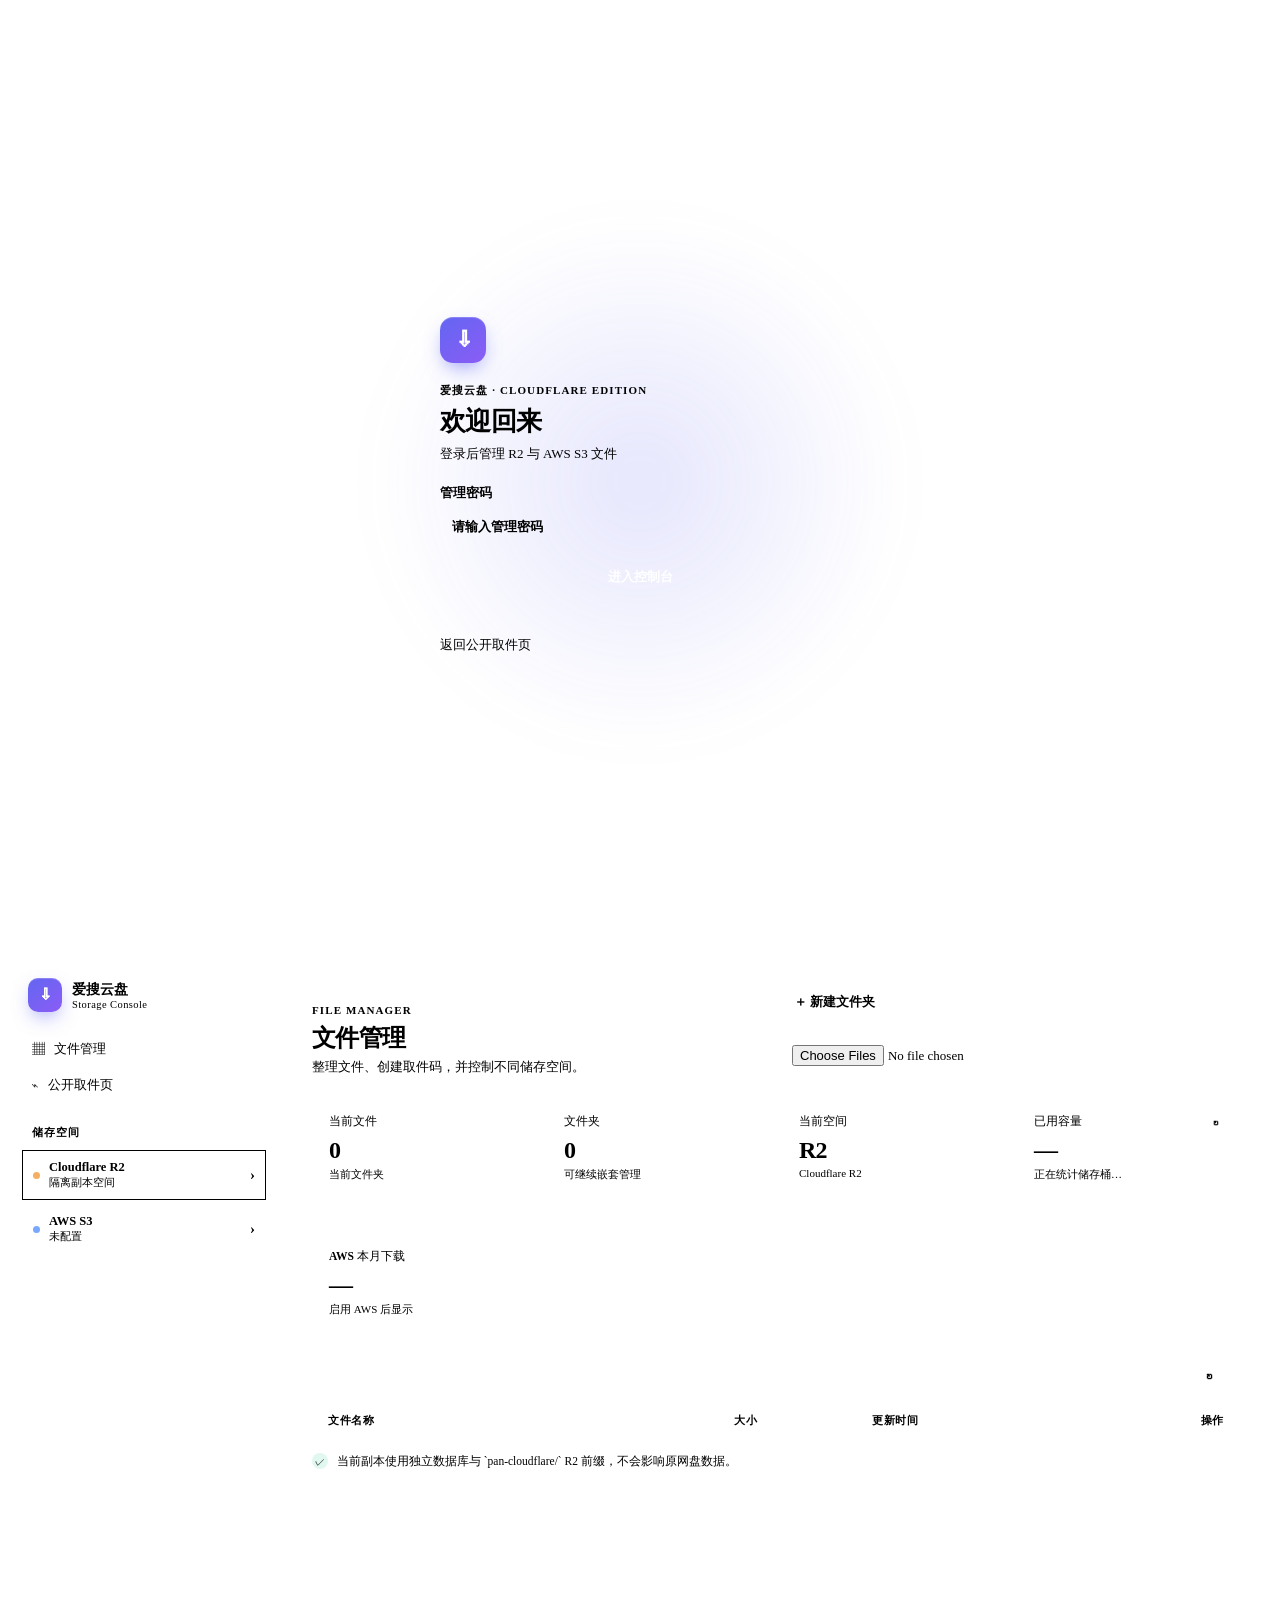
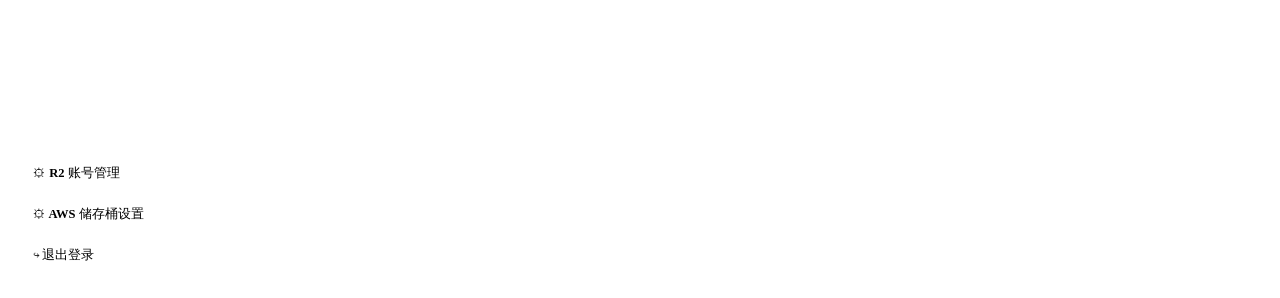
==== commit 258ecf35: "feat: 支持多账号 R2 并保留原存储与分享链接 使用独立连接 ID 隔离文件、文件夹和用量；加密存储 S3 凭据，验证对象读写删除权限，保留线上分享历史界面及旧 R2 绑定。修正签名排序和 HE" ====
--- a/admin.html
+++ b/admin.html
@@ -2,7 +2,7 @@
 <html lang="zh-CN">
 <head>
   <meta charset="utf-8"><meta name="viewport" content="width=device-width,initial-scale=1">
-  <title>文件管理 · 爱搜云盘</title><meta name="description" content="爱搜云盘管理控制台：上传、整理文件并生成取件码与分享链接。"><link rel="stylesheet" href="/tokens.css?v=1"><link rel="stylesheet" href="/admin.css?v=3">
+  <title>文件管理 · 爱搜云盘</title><meta name="description" content="爱搜云盘管理控制台：上传、整理文件并生成取件码与分享链接。"><link rel="stylesheet" href="/tokens.css?v=1"><link rel="stylesheet" href="/admin.css?v=2">
 </head>
 <body>
   <section id="authView" class="auth-layout">
@@ -17,8 +17,8 @@
     <aside class="sidebar">
       <div class="brand"><div class="brand-mark small">⇩</div><div><strong>爱搜云盘</strong><span>Storage Console</span></div></div>
       <nav><a class="nav-item active" href="#files">▦ <span>文件管理</span></a><a class="nav-item" href="/" target="_blank">⌁ <span>公开取件页</span></a></nav>
-      <div class="sidebar-section"><div class="section-label">储存空间</div><button class="storage-tab active" data-storage="r2"><span class="storage-dot r2"></span><span><b>Cloudflare R2</b><small>隔离副本空间</small></span><i>›</i></button><button class="storage-tab" data-storage="aws"><span class="storage-dot aws"></span><span><b>AWS S3</b><small id="awsState">未配置</small></span><i>›</i></button></div>
-      <div class="sidebar-bottom"><button class="settings-link" id="openSettings">⚙ AWS 储存桶设置</button><button class="logout-link" id="logout">↪ 退出登录</button></div>
+      <div class="sidebar-section"><div class="section-label">储存空间</div><button class="storage-tab active" data-storage="r2"><span class="storage-dot r2"></span><span><b>Cloudflare R2</b><small>隔离副本空间</small></span><i>›</i></button><div id="r2Spaces"></div><button class="storage-tab" data-storage="aws"><span class="storage-dot aws"></span><span><b>AWS S3</b><small id="awsState">未配置</small></span><i>›</i></button></div>
+      <div class="sidebar-bottom"><button class="settings-link" id="openR2Settings">⚙ R2 账号管理</button><button class="settings-link" id="openSettings">⚙ AWS 储存桶设置</button><button class="logout-link" id="logout">↪ 退出登录</button></div>
     </aside>
     <main class="main-content">
       <header class="page-head"><div><p class="eyebrow">FILE MANAGER</p><h1>文件管理</h1><p class="muted">整理文件、创建取件码，并控制不同储存空间。</p></div><div class="head-actions"><button class="button secondary" id="newFolder">＋ 新建文件夹</button><button class="button" id="uploadButton">↑ 上传文件</button><input id="filePicker" type="file" multiple hidden></div></header>
@@ -29,22 +29,25 @@
     </main>
   </div>
   <dialog id="settingsDialog" class="settings-dialog"><form method="dialog"><div class="dialog-head"><div><p class="eyebrow">EXTERNAL STORAGE</p><h2>AWS S3 储存桶</h2><p class="muted">配置后，上传和下载可以在 R2 / AWS S3 之间切换。</p></div><button class="close-button" value="cancel">×</button></div><div class="settings-grid"><label class="toggle-row"><span><b>启用 AWS S3</b><small>保存前会验证桶的读取权限</small></span><input id="cfgEnabled" type="checkbox"><i></i></label><label>桶名称<input id="cfgBucket" placeholder="例如 my-bucket"></label><label>区域<input id="cfgRegion" placeholder="例如 ap-northeast-1"></label><label>路径前缀<input id="cfgPrefix" placeholder="例如 netdisk/"></label><label>容量上限（GB）<input id="cfgCapacity" type="number" min="1" max="100000" value="250"></label><label>月下载流量（GB）<input id="cfgTransfer" type="number" min="1" max="100000" value="500"></label><label>Access Key<input id="cfgAccess" type="password" autocomplete="new-password" placeholder="已保存时留空"></label><label>Secret Key<input id="cfgSecret" type="password" autocomplete="new-password" placeholder="已保存时留空"></label></div><details class="cors-help"><summary>首次使用 AWS 需要配置 CORS</summary><p>在 AWS S3 桶的权限 → 跨域（CORS）中填入：</p><pre>[{"AllowedOrigins":["https://isoziyuan-pan.pages.dev"],"AllowedMethods":["GET","PUT","HEAD","DELETE"],"AllowedHeaders":["*"],"ExposeHeaders":["ETag"],"MaxAgeSeconds":3600}]</pre></details><p id="cfgStatus" class="dialog-status"></p><div class="dialog-actions"><button type="button" class="button danger" id="removeAws">停用并清除</button><span></span><button type="button" class="button secondary" value="cancel">取消</button><button type="button" class="button" id="saveAws">测试并保存</button></div></form></dialog>
-  <dialog id="shareDialog" class="settings-dialog share-dialog"><form method="dialog"><div class="dialog-head"><div><p class="eyebrow">SHARE LINK</p><h2>分享文件</h2><p class="muted" id="shareFileName">—</p></div><button class="close-button" value="cancel">×</button></div><div id="shareStage"><p class="share-label">标题说明（取件页顶部展示）</p><input id="shareTitle" class="share-title-input" maxlength="60" placeholder="一句话说明这份文件是什么"><div class="share-title-row"><button type="button" class="table-button" id="fillTitle">按文件名自动生成</button><span class="share-title-count" id="shareTitleCount">0/60</span></div><p class="share-label">选择有效期</p><div class="share-options"><button type="button" class="share-option" data-style="day" data-value="1"><b>⚡ 1 天</b><small>24 小时内有效</small></button><button type="button" class="share-option active" data-style="day" data-value="7"><b>📅 7 天</b><small>一周内可取件</small></button><button type="button" class="share-option" data-style="day" data-value="30"><b>🌙 30 天</b><small>适合长期分享</small></button><button type="button" class="share-option" data-style="forever" data-value="0"><b>∞ 永久</b><small>链接永不过期</small></button></div><p id="shareStatus" class="dialog-status"></p></div><div id="shareResult" class="share-result" hidden><div class="share-code-card"><div class="share-code-top"><span>取件码</span><button type="button" class="table-button" id="copyCode">复制</button></div><strong id="shareCode">00000</strong></div><div class="share-link-row"><input id="shareUrl" readonly><button type="button" class="button" id="copyLink">复制链接</button></div><p class="share-title-echo" id="shareTitleEcho" hidden></p><div class="share-link-row"><button type="button" class="button secondary" id="copyShareText">复制分享文案</button></div><p class="share-result-hint">✓ 已为该文件生成专属取件链接，对方凭取件码或链接即可下载</p></div><div class="dialog-actions"><button type="button" class="button secondary" id="shareClose">关闭</button><span></span><button type="button" class="button" id="shareConfirm">生成分享链接</button></div></form></dialog>
+  <dialog id="shareDialog" class="settings-dialog share-dialog"><form method="dialog"><div class="dialog-head"><div><p class="eyebrow">SHARE LINK</p><h2>分享文件</h2><p class="muted" id="shareFileName">—</p></div><button class="close-button" value="cancel">×</button></div><div id="shareExisting" hidden><p class="share-label">已有分享（有效期内，可直接复制）</p><div id="shareList" class="share-list"></div></div><div id="shareStage" hidden><p class="share-label">选择有效期</p><div class="share-options"><button type="button" class="share-option" data-style="day" data-value="1"><b>⚡ 1 天</b><small>24 小时内有效</small></button><button type="button" class="share-option active" data-style="day" data-value="7"><b>📅 7 天</b><small>一周内可取件</small></button><button type="button" class="share-option" data-style="day" data-value="30"><b>🌙 30 天</b><small>适合长期分享</small></button><button type="button" class="share-option" data-style="forever" data-value="0"><b>∞ 永久</b><small>链接永不过期</small></button></div><p id="shareStatus" class="dialog-status"></p></div><div id="shareResult" class="share-result" hidden><div class="share-code-card"><div class="share-code-top"><span>取件码</span><button type="button" class="table-button" id="copyCode">复制</button></div><strong id="shareCode">00000</strong></div><div class="share-link-row"><input id="shareUrl" readonly><button type="button" class="button" id="copyLink">复制链接</button></div><p class="share-result-hint">✓ 已为该文件生成新的取件链接，旧的取件码在过期前仍然有效</p></div><div class="dialog-actions"><button type="button" class="button secondary" id="shareClose">关闭</button><span></span><button type="button" class="button secondary" id="shareNewLink" hidden>生成新链接</button><button type="button" class="button" id="shareConfirm" hidden>生成分享链接</button></div></form></dialog>
+
+  <dialog id="r2Dialog" class="settings-dialog"><form method="dialog"><div class="dialog-head"><div><p class="eyebrow">MULTI-ACCOUNT R2</p><h2>R2 账号管理</h2><p class="muted">原 R2 保持不变，可连接多个账号与存储桶。</p></div><button class="close-button" value="cancel">×</button></div><div id="r2Connections"></div><button type="button" class="button secondary" id="newR2">＋ 添加 R2 账号</button><input id="r2Id" type="hidden"><div class="settings-grid"><label>空间名称<input id="r2Name" maxlength="60" placeholder="例如 备用账号 R2"></label><label>Cloudflare Account ID<input id="r2Account" maxlength="32" placeholder="32 位账号 ID"></label><label>R2 桶名称<input id="r2Bucket" placeholder="例如 netdisk"></label><label>路径前缀<input id="r2Prefix" value="pan-cloudflare/"></label><label>数据管辖区域<select id="r2Jurisdiction"><option value="">默认全球</option><option value="eu">欧盟 EU</option><option value="fedramp">FedRAMP</option></select></label><label>容量参考（GB，不是硬性限额）<input id="r2Capacity" type="number" min="1" max="100000" value="10"></label><label>Access Key ID<input id="r2Access" type="password" autocomplete="new-password" placeholder="已保存时留空"></label><label>Secret Access Key<input id="r2Secret" type="password" autocomplete="new-password" placeholder="已保存时留空"></label></div><details class="cors-help"><summary>首次接入：S3 密钥与 CORS 配置</summary><p>在目标账号 R2 → 管理 R2 API 令牌，创建指定桶的对象读写凭据（不是 Cloudflare 通用 API Token）。在桶的设置 → CORS 策略中粘贴：</p><pre id="r2Cors"></pre><p>用量只统计该前缀，不代表整个账号额度；不同空间文件与分享码独立。新连接不会自动导入桶内已有文件。</p></details><p id="r2Status" class="dialog-status"></p><div class="dialog-actions"><button type="button" class="button danger" id="removeR2" hidden>移除连接</button><span></span><button type="button" class="button secondary" id="r2Close">关闭</button><button type="button" class="button" id="saveR2">测试并保存</button></div></form></dialog>
   <div id="toast" class="toast"></div>
+  <script src="/r2-admin.js?v=1"></script>
   <script>
     const authView=document.querySelector('#authView'),appView=document.querySelector('#appView'),rows=document.querySelector('#fileRows'),crumbs=document.querySelector('#crumbs'),statusEl=document.querySelector('#uploadStatus'),notice=document.querySelector('#notice');let state={folder:'',storage:'r2',files:[],aws:null,usage:null};
     const esc=s=>String(s).replace(/[&<>'"]/g,c=>({'&':'&amp;','<':'&lt;','>':'&gt;',"'":'&#39;','"':'&quot;'}[c]));const fmt=n=>n<1024?`${n} B`:n<1048576?`${(n/1024).toFixed(1)} KB`:n<1073741824?`${(n/1048576).toFixed(1)} MB`:`${(n/1073741824).toFixed(1)} GB`;const fmtDec=n=>{const v=Number(n||0);return v<1000?`${v} B`:v<1e6?`${(v/1e3).toFixed(1)} KB`:v<1e9?`${(v/1e6).toFixed(1)} MB`:v<1e12?`${(v/1e9).toFixed(2)} GB`:`${(v/1e12).toFixed(2)} TB`};// 桶用量按十进制（1 GB = 1,000,000,000 字节），与 R2 / S3 计费口径对齐
     const toast=m=>{const t=document.querySelector('#toast');t.textContent=m;t.classList.add('show');clearTimeout(window.toastTimer);window.toastTimer=setTimeout(()=>t.classList.remove('show'),3200)};
     async function api(url,options){const r=await fetch(url,options);const d=await r.json().catch(()=>({}));if(!r.ok)throw new Error(d.error||'请求失败');return d}
-    async function boot(){try{const auth=await api('/api/auth/login');if(auth.admin)showApp()}catch(error){}}function showApp(){authView.hidden=true;appView.hidden=false;loadUsage();loadAws().then(load)}
+    async function boot(){try{const auth=await api('/api/auth/login');if(auth.admin)showApp()}catch(error){}}function showApp(){authView.hidden=true;appView.hidden=false;loadUsage();Promise.all([loadAws(),loadR2Accounts()]).then(load).catch(e=>toast(e.message))}
     document.querySelector('#loginForm').onsubmit=async e=>{e.preventDefault();const error=document.querySelector('#loginError');error.textContent='';try{await api('/api/auth/login',{method:'POST',headers:{'Content-Type':'application/json'},body:JSON.stringify({password:document.querySelector('#password').value})});showApp()}catch(err){error.textContent=err.message}};
     document.querySelector('#logout').onclick=async()=>{await fetch('/api/auth/logout',{method:'POST'});location.reload()};document.querySelector('#refresh').onclick=()=>{load();loadUsage()};document.querySelector('#usageRefresh').onclick=()=>loadUsage(true);
     async function loadAws(){try{state.aws=await api('/api/storage-config');document.querySelector('#awsState').textContent=state.aws.enabled?state.aws.bucket:'未配置';document.querySelector('#awsUsage').textContent=state.aws.enabled?fmt(Number(state.aws.usage?.bytes||0)):'—';document.querySelector('#awsUsageHint').textContent=state.aws.enabled?`本月 / ${state.aws.monthlyTransferGb} GB`:'启用 AWS 后显示'}catch(error){state.aws={enabled:false}}}
     async function loadUsage(force){
-      const button=document.querySelector('#usageRefresh'),hint=document.querySelector('#usageHint');
+      const space=state.storage;const button=document.querySelector('#usageRefresh'),hint=document.querySelector('#usageHint');
       button.disabled=true;
       if(!state.usage)hint.textContent='正在遍历储存桶，首次统计稍候…';
-      try{state.usage=await api('/api/storage-usage'+(force?'?refresh=1':''))}catch(error){state.usage={error:error.message}}finally{button.disabled=false;renderUsage()}
+      try{const endpoint=space.startsWith('r2:')?'/api/r2-usage?id='+encodeURIComponent(space.slice(3))+(force?'&refresh=1':''):'/api/storage-usage'+(force?'?refresh=1':'');const data=await api(endpoint);if(state.storage===space)state.usage=data}catch(error){if(state.storage===space)state.usage={error:error.message}}finally{if(state.storage===space){button.disabled=false;renderUsage()}}
     }
     function renderUsage(){
       const value=document.querySelector('#usageBytes'),hint=document.querySelector('#usageHint'),fill=document.querySelector('#usageFill'),note=document.querySelector('#usageNote');
@@ -54,7 +57,7 @@
       if(!data){blank(isAws?'暂无统计数据':'正在遍历储存桶…');return}
       if(!data.ok&&!data.stale){blank('统计失败，可点右上角重试',data.error||'');return}
       if(isAws&&!data.enabled){blank('AWS 尚未启用','配置并启用后自动统计');return}
-      const limit=isAws?Number(state.usage.capacityGb||0)*1e9:Number(state.usage.r2FreeTierBytes||0);
+      const limit=isAws?Number(state.usage.capacityGb||0)*1e9:Number(state.storage.startsWith('r2:')?state.usage.capacityGb*1e9:state.usage.r2FreeTierBytes||0);
       const bytes=Number(data.bytes||0);
       const pct=limit>0?Math.min(100,bytes/limit*100):0;
       value.textContent=fmtDec(bytes);
@@ -63,36 +66,33 @@
       fill.style.width=(bytes>0?Math.max(pct,2):0)+'%';
       fill.className=pct>=90?'danger':pct>=70?'warn':'';
       const stamp=state.usage.at?new Date(state.usage.at*1000).toLocaleTimeString('zh-CN',{hour:'2-digit',minute:'2-digit'}):'—';
-      const parts=[`${isAws?'容量上限':'R2 免费额度'} ${fmtDec(limit)}`,`已用 ${pct.toFixed(pct<10?1:0)}%`,`${stamp} 更新`];
+      const parts=[`${isAws||state.storage.startsWith('r2:')?'容量参考':'R2 免费额度参考'} ${fmtDec(limit)}`,`已用 ${pct.toFixed(pct<10?1:0)}%`,`${stamp} 更新`];
       if(state.usage.cached)parts.push('缓存');
       if(data.stale)parts.push('沿用上次结果');
       if(data.limited)parts.push('结果可能不完整');
       note.textContent=parts.join(' · ');
     }
-    function setStorage(storage){state.storage=storage;document.querySelectorAll('.storage-tab').forEach(x=>x.classList.toggle('active',x.dataset.storage===storage));load()};document.querySelectorAll('.storage-tab').forEach(x=>x.onclick=()=>setStorage(x.dataset.storage));
-    async function load(){try{const d=await api('/api/files?storage='+state.storage+'&folder='+encodeURIComponent(state.folder));state.files=d.files;render();renderUsage()}catch(error){if(error.message.includes('登录'))location.reload();else toast(error.message)}}
-    function render(){const folders=state.files.filter(x=>x.kind==='folder'),files=state.files.filter(x=>x.kind==='file');document.querySelector('#fileCount').textContent=files.length;document.querySelector('#folderCount').textContent=folders.length;document.querySelector('#storageName').textContent=state.storage==='aws'?'AWS S3':'R2';document.querySelector('#storageHint').textContent=state.storage==='aws'?(state.aws?.bucket||'未配置'):'Cloudflare R2';notice.hidden=!(state.storage==='aws'&&!state.aws?.enabled);notice.textContent='AWS S3 尚未配置。请先点击左下角“AWS 储存桶设置”，验证后即可使用。';crumbs.innerHTML='<button class="crumb" data-go="">全部文件</button>'+state.folder.split('/').filter(Boolean).map((part,i)=>{const p=state.folder.split('/').slice(0,i+1).join('/')+'/';return `<span>/</span><button class="crumb" data-go="${encodeURIComponent(p)}">${esc(part)}</button>`}).join('');rows.innerHTML=state.files.length?state.files.map(file=>`<tr><td><div class="file-name"><span class="file-icon ${file.kind}">${file.kind==='folder'?'▰':'▤'}</span><strong>${esc(file.name)}</strong></div></td><td>${file.kind==='folder'?'文件夹':fmt(file.size)}</td><td>${new Date(file.updatedAt*1000).toLocaleString('zh-CN',{month:'2-digit',day:'2-digit',hour:'2-digit',minute:'2-digit'})}</td><td class="align-right row-actions">${file.kind==='folder'?`<button class="table-button" data-open="${encodeURIComponent(state.folder+file.name)}/">打开</button>`:`<a class="table-button" href="/api/download?id=${encodeURIComponent(file.id)}">下载</a><button class="table-button" data-share="${file.id}">分享</button>`}<button class="table-button delete" data-delete="${file.id}">删除</button></td></tr>`).join(''):'<tr><td colspan="4" class="empty"><span>⌁</span><b>这里还没有文件</b><small>上传文件或创建一个文件夹开始管理</small></td></tr>'}
+    function setStorage(storage){state.storage=storage;state.folder='';state.files=[];state.usage=null;render();loadUsage();document.querySelectorAll('.storage-tab').forEach(x=>x.classList.toggle('active',x.dataset.storage===storage));load()};document.querySelectorAll('.storage-tab').forEach(x=>x.onclick=()=>setStorage(x.dataset.storage));
+    async function load(){const space=state.storage,folder=state.folder;try{const d=await api('/api/files?storage='+encodeURIComponent(space)+'&folder='+encodeURIComponent(folder));if(space!==state.storage||folder!==state.folder)return;state.files=d.files;render();renderUsage()}catch(error){if(error.message.includes('登录'))location.reload();else toast(error.message)}}
+    function render(){const folders=state.files.filter(x=>x.kind==='folder'),files=state.files.filter(x=>x.kind==='file');document.querySelector('#fileCount').textContent=files.length;document.querySelector('#folderCount').textContent=folders.length;document.querySelector('#storageName').textContent=state.storage==='aws'?'AWS S3':'R2';document.querySelector('#storageHint').textContent=state.storage==='aws'?(state.aws?.bucket||'未配置'):(selectedR2()?.bucket||'Cloudflare R2');document.querySelector('#storageName').textContent=selectedR2()?.name||(state.storage==='aws'?'AWS S3':'R2');notice.hidden=!(state.storage==='aws'&&!state.aws?.enabled);notice.textContent='AWS S3 尚未配置。请先点击左下角“AWS 储存桶设置”，验证后即可使用。';crumbs.innerHTML='<button class="crumb" data-go="">全部文件</button>'+state.folder.split('/').filter(Boolean).map((part,i)=>{const p=state.folder.split('/').slice(0,i+1).join('/')+'/';return `<span>/</span><button class="crumb" data-go="${encodeURIComponent(p)}">${esc(part)}</button>`}).join('');rows.innerHTML=state.files.length?state.files.map(file=>`<tr><td><div class="file-name"><span class="file-icon ${file.kind}">${file.kind==='folder'?'▰':'▤'}</span><strong>${esc(file.name)}</strong>${file.kind==='file'&&file.shareCount>0?`<span class="share-badge${file.shareActive>0?'':' expired'}" title="${file.shareActive>0?file.shareActive+' 个取件码在有效期内':'分享已全部过期'}${file.shareDownloads>0?' · 累计下载 '+file.shareDownloads+' 次':''}">${file.shareActive>0?'已分享 '+file.shareActive:'已过期'}${file.shareDownloads>0?`<i class="share-badge-dl">↓ ${file.shareDownloads}</i>`:''}</span>`:''}</div></td><td>${file.kind==='folder'?'文件夹':fmt(file.size)}</td><td>${new Date(file.updatedAt*1000).toLocaleString('zh-CN',{month:'2-digit',day:'2-digit',hour:'2-digit',minute:'2-digit'})}</td><td class="align-right row-actions">${file.kind==='folder'?`<button class="table-button" data-open="${encodeURIComponent(state.folder+file.name)}/">打开</button>`:`<a class="table-button" href="/api/download?id=${encodeURIComponent(file.id)}">下载</a><button class="table-button" data-share="${file.id}">分享</button>`}<button class="table-button delete" data-delete="${file.id}">删除</button></td></tr>`).join(''):'<tr><td colspan="4" class="empty"><span>⌁</span><b>这里还没有文件</b><small>上传文件或创建一个文件夹开始管理</small></td></tr>'}
     crumbs.onclick=e=>{const target=e.target.closest('[data-go]');if(target){state.folder=decodeURIComponent(target.dataset.go);load()}};rows.onclick=e=>{const open=e.target.closest('[data-open]'),del=e.target.closest('[data-delete]'),share=e.target.closest('[data-share]');if(open){state.folder=decodeURIComponent(open.dataset.open);load()}if(del)removeFile(del.dataset.delete);if(share)shareFile(share.dataset.share)};
     document.querySelector('#newFolder').onclick=async()=>{const name=prompt('文件夹名称');if(!name)return;try{await api('/api/folder',{method:'POST',headers:{'Content-Type':'application/json'},body:JSON.stringify({path:state.folder+name,storage:state.storage})});load()}catch(error){toast(error.message)}};
-    document.querySelector('#uploadButton').onclick=()=>document.querySelector('#filePicker').click();document.querySelector('#filePicker').onchange=async e=>{const files=[...e.target.files];for(const file of files){statusEl.textContent='准备上传 '+file.name;try{const info=await api('/api/upload-url',{method:'POST',headers:{'Content-Type':'application/json'},body:JSON.stringify({path:state.folder+file.name,storage:state.storage,size:file.size,contentType:file.type})});const putRes=await putFile(info,file);let compRes={};if(state.storage==='aws')compRes=await api('/api/upload-complete',{method:'POST',headers:{'Content-Type':'application/json'},body:JSON.stringify({path:state.folder+file.name,storage:'aws',size:file.size,contentType:file.type})});const isOverwritten=state.storage==='aws'?Boolean(compRes?.overwritten):Boolean(putRes?.overwritten);statusEl.textContent=(isOverwritten?'已覆盖更新 ':'已上传 ')+file.name;if(isOverwritten)toast(`${file.name} 已更新，原分享码与链接保持有效`);}catch(error){statusEl.textContent=error.message;toast(error.message);break}}e.target.value='';load()};
-    function putFile(info,file){return new Promise((resolve,reject)=>{const xhr=new XMLHttpRequest();xhr.open('PUT',info.uploadUrl);xhr.setRequestHeader('Content-Type',info.contentType||'application/octet-stream');if(info.storage==='r2')xhr.setRequestHeader('X-File-Size',String(file.size));xhr.upload.onprogress=e=>{if(e.lengthComputable)statusEl.textContent=`上传 ${file.name} · ${Math.round(e.loaded/e.total*100)}%`};xhr.onload=()=>{if(xhr.status>=200&&xhr.status<300){let data=null;try{data=JSON.parse(xhr.responseText)}catch(e){}resolve(data)}else{let err='上传失败（HTTP '+xhr.status+'）';try{const d=JSON.parse(xhr.responseText);if(d.error)err=d.error}catch(e){}reject(new Error(err))}};xhr.onerror=()=>reject(new Error('网络异常，上传已中断'));xhr.send(file)})}
+    document.querySelector('#uploadButton').onclick=()=>document.querySelector('#filePicker').click();document.querySelector('#filePicker').onchange=async e=>{const files=[...e.target.files],space=state.storage,folder=state.folder;document.querySelector('#uploadButton').disabled=true;for(const file of files){statusEl.textContent='准备上传 '+file.name;try{const info=await api('/api/upload-url',{method:'POST',headers:{'Content-Type':'application/json'},body:JSON.stringify({path:folder+file.name,storage:space,size:file.size,contentType:file.type})});const putRes=await putFile(info,file);let compRes={};if(info.direct)compRes=await api('/api/upload-complete',{method:'POST',headers:{'Content-Type':'application/json'},body:JSON.stringify({path:folder+file.name,storage:space,size:file.size,contentType:file.type})});const isOverwritten=info.direct?Boolean(compRes?.overwritten):Boolean(putRes?.overwritten);statusEl.textContent=(isOverwritten?'已覆盖更新 ':'已上传 ')+file.name;if(isOverwritten)toast(`${file.name} 已更新，原分享码与链接保持有效`);}catch(error){statusEl.textContent=error.message;toast(error.message);break}}e.target.value='';document.querySelector('#uploadButton').disabled=false;load();loadUsage(true)};
+    function putFile(info,file){return new Promise((resolve,reject)=>{const xhr=new XMLHttpRequest();xhr.open('PUT',info.uploadUrl);xhr.setRequestHeader('Content-Type',info.contentType||'application/octet-stream');if(!info.direct)xhr.setRequestHeader('X-File-Size',String(file.size));xhr.upload.onprogress=e=>{if(e.lengthComputable)statusEl.textContent=`上传 ${file.name} · ${Math.round(e.loaded/e.total*100)}%`};xhr.onload=()=>{if(xhr.status>=200&&xhr.status<300){let data=null;try{data=JSON.parse(xhr.responseText)}catch(e){}resolve(data)}else{let err='上传失败（HTTP '+xhr.status+'）';try{const d=JSON.parse(xhr.responseText);if(d.error)err=d.error}catch(e){}reject(new Error(err))}};xhr.onerror=()=>reject(new Error('网络异常，上传已中断'));xhr.send(file)})}
     async function removeFile(id){if(!confirm('确定删除这个项目吗？'))return;try{await api('/api/delete',{method:'POST',headers:{'Content-Type':'application/json'},body:JSON.stringify({id})});toast('已删除');load()}catch(error){toast(error.message)}}
-    async function shareFile(id){const file=state.files.find(x=>x.id===id);shareState={fileId:id,style:'day',value:7,title:''};document.querySelector('#shareFileName').textContent=file?file.name:'—';const input=document.querySelector('#shareTitle');input.value=suggestTitle(file?file.name:'');syncTitleCount();document.querySelector('#shareStatus').textContent='';document.querySelector('#shareResult').hidden=true;document.querySelector('#shareTitleEcho').hidden=true;document.querySelector('#shareStage').hidden=false;document.querySelector('#shareConfirm').hidden=false;document.querySelector('#shareConfirm').disabled=false;document.querySelectorAll('.share-option').forEach(x=>x.classList.toggle('active',x.dataset.style==='day'&&x.dataset.value==='7'));shareDialog.showModal()}
-    // 按文件名猜一句简短中文标题：中文名原样用，英文名去扩展名后留给人手改（与 upload_to_pan.py 同规则）
-    function suggestTitle(name){const base=String(name||'').replace(/\.(?:tar\.gz|tgz|tar|zip|7z|rar)$/i,'').replace(/\.(?!\d+$)[A-Za-z0-9]{1,8}$/,'').replace(/[-_+]+/g,' ').replace(/\s+/g,' ').trim();return base.slice(0,60)}
-    const titleInput=document.querySelector('#shareTitle');
-    function syncTitleCount(){document.querySelector('#shareTitleCount').textContent=titleInput.value.length+'/60'}
-    titleInput.oninput=()=>{syncTitleCount()};
-    document.querySelector('#fillTitle').onclick=()=>{const file=state.files.find(x=>x.id===shareState.fileId);titleInput.value=suggestTitle(file?file.name:'');syncTitleCount();titleInput.focus()};
-    let shareState={fileId:null,style:'day',value:7,title:''};
+    async function shareFile(id){const file=state.files.find(x=>x.id===id);shareState={fileId:id,style:'day',value:7,existing:[]};document.querySelector('#shareFileName').textContent=file?file.name:'—';document.querySelector('#shareStatus').textContent='正在查询历史分享…';document.querySelector('#shareResult').hidden=true;document.querySelector('#shareStage').hidden=true;document.querySelector('#shareExisting').hidden=true;document.querySelector('#shareConfirm').hidden=true;document.querySelector('#shareConfirm').disabled=false;document.querySelector('#shareNewLink').hidden=true;document.querySelectorAll('.share-option').forEach(x=>x.classList.toggle('active',x.dataset.style==='day'&&x.dataset.value==='7'));shareDialog.showModal();try{const d=await api('/api/share?fileId='+encodeURIComponent(id));const active=(d.shares||[]).filter(s=>!s.expired&&!s.exhausted);shareState.existing=active;if(active.length){document.querySelector('#shareStatus').textContent='';renderShareList(active);document.querySelector('#shareExisting').hidden=false;document.querySelector('#shareNewLink').hidden=false}else{document.querySelector('#shareStatus').textContent='';document.querySelector('#shareStage').hidden=false;document.querySelector('#shareConfirm').hidden=false}}catch(error){document.querySelector('#shareStatus').textContent=error.message;document.querySelector('#shareStage').hidden=false;document.querySelector('#shareConfirm').hidden=false}}
+    function shareExpiryText(s){if(!s.expiresAt)return '永久有效';const left=s.expiresAt-Math.floor(Date.now()/1000);if(left<=0)return '已过期';const d=Math.floor(left/86400),h=Math.floor(left%86400/3600);const remain=d>0?`${d} 天 ${h} 小时`:`${h} 小时 ${Math.floor(left%3600/60)} 分`;return `剩余 ${remain} · ${new Date(s.expiresAt*1000).toLocaleDateString('zh-CN')} 过期`}
+    function renderShareList(list){document.querySelector('#shareList').innerHTML=list.map(s=>`<div class="share-item"><div class="share-item-code"><strong>${esc(s.code)}</strong><button type="button" class="table-button" data-copy-code="${esc(s.code)}">复制</button></div><div class="share-item-meta"><span>${shareExpiryText(s)}</span><span>已下载 ${s.downloads} 次</span><a class="share-item-link" href="${location.origin}/pickup/${encodeURIComponent(s.code)}" target="_blank" rel="noopener">打开取件页</a></div></div>`).join('')}
+    let shareState={fileId:null,style:'day',value:7};
     const shareDialog=document.querySelector('#shareDialog');
     document.querySelectorAll('.share-option').forEach(btn=>btn.onclick=()=>{document.querySelectorAll('.share-option').forEach(x=>x.classList.remove('active'));btn.classList.add('active');shareState.style=btn.dataset.style;shareState.value=Number(btn.dataset.value)});
     document.querySelector('#shareClose').onclick=()=>shareDialog.close();
-    document.querySelector('#shareConfirm').onclick=async()=>{const btn=document.querySelector('#shareConfirm'),status=document.querySelector('#shareStatus');btn.disabled=true;status.textContent='正在生成分享链接…';try{const d=await api('/api/share',{method:'POST',headers:{'Content-Type':'application/json'},body:JSON.stringify({fileId:shareState.fileId,title:titleInput.value,style:shareState.style,value:shareState.value||7})});document.querySelector('#shareCode').textContent=d.code;document.querySelector('#shareUrl').value=d.url;const echo=document.querySelector('#shareTitleEcho');if(d.title){echo.textContent=d.title;echo.hidden=false}else{echo.hidden=true};document.querySelector('#shareStage').hidden=true;document.querySelector('#shareResult').hidden=false;btn.hidden=true;status.textContent=''}catch(error){status.textContent=error.message}finally{btn.disabled=false}};
+    document.querySelector('#shareConfirm').onclick=async()=>{const btn=document.querySelector('#shareConfirm'),status=document.querySelector('#shareStatus');btn.disabled=true;status.textContent='正在生成分享链接…';try{const d=await api('/api/share',{method:'POST',headers:{'Content-Type':'application/json'},body:JSON.stringify({fileId:shareState.fileId,style:shareState.style,value:shareState.value||7})});document.querySelector('#shareCode').textContent=d.code;document.querySelector('#shareUrl').value=d.url;document.querySelector('#shareStage').hidden=true;document.querySelector('#shareResult').hidden=false;btn.hidden=true;status.textContent='';load()}catch(error){status.textContent=error.message}finally{btn.disabled=false}};
+    document.querySelector('#shareNewLink').onclick=()=>{document.querySelector('#shareExisting').hidden=true;document.querySelector('#shareNewLink').hidden=true;document.querySelector('#shareStage').hidden=false;document.querySelector('#shareConfirm').hidden=false};
+    document.querySelector('#shareList').onclick=e=>{const btn=e.target.closest('[data-copy-code]');if(btn)copyText(btn.dataset.copyCode,'取件码')};
     const copyText=async(text,label)=>{try{await navigator.clipboard.writeText(text)}catch(error){const tmp=document.createElement('textarea');tmp.value=text;tmp.style.position='fixed';tmp.style.opacity='0';document.body.appendChild(tmp);tmp.select();document.execCommand&&document.execCommand('copy');tmp.remove()}toast(`${label}已复制`)};
     document.querySelector('#copyLink').onclick=()=>copyText(document.querySelector('#shareUrl').value,'链接');
     document.querySelector('#copyCode').onclick=()=>copyText(document.querySelector('#shareCode').textContent,'取件码');
-    document.querySelector('#copyShareText').onclick=()=>{const t=document.querySelector('#shareTitleEcho').textContent.trim(),code=document.querySelector('#shareCode').textContent,url=document.querySelector('#shareUrl').value;copyText((t?t+'\n':'')+'取件码：'+code+'\n'+url,'分享文案')};
     const dialog=document.querySelector('#settingsDialog');document.querySelector('#openSettings').onclick=()=>{const a=state.aws||{};document.querySelector('#cfgEnabled').checked=Boolean(a.enabled);document.querySelector('#cfgBucket').value=a.bucket||'';document.querySelector('#cfgRegion').value=a.region||'us-east-1';document.querySelector('#cfgPrefix').value=a.prefix||'';document.querySelector('#cfgCapacity').value=a.capacityGb||250;document.querySelector('#cfgTransfer').value=a.monthlyTransferGb||500;document.querySelector('#cfgAccess').value='';document.querySelector('#cfgSecret').value='';document.querySelector('#cfgStatus').textContent=a.hasCredentials?'凭据已保存，留空可继续使用':'首次配置需要填写两项密钥';dialog.showModal()};document.querySelector('#saveAws').onclick=async()=>{const button=document.querySelector('#saveAws'),status=document.querySelector('#cfgStatus');button.disabled=true;status.textContent='正在验证 AWS 桶权限…';try{await api('/api/storage-config',{method:'POST',headers:{'Content-Type':'application/json'},body:JSON.stringify({enabled:document.querySelector('#cfgEnabled').checked,bucket:document.querySelector('#cfgBucket').value,region:document.querySelector('#cfgRegion').value,prefix:document.querySelector('#cfgPrefix').value,capacityGb:Number(document.querySelector('#cfgCapacity').value),monthlyTransferGb:Number(document.querySelector('#cfgTransfer').value),accessKey:document.querySelector('#cfgAccess').value,secretKey:document.querySelector('#cfgSecret').value})});dialog.close();toast('AWS 设置已验证并保存');await loadAws();if(state.storage==='aws')load()}catch(error){status.textContent=error.message}finally{button.disabled=false}};document.querySelector('#removeAws').onclick=async()=>{if(!confirm('确定停用并清除 AWS 配置吗？'))return;await api('/api/storage-config',{method:'DELETE'});dialog.close();toast('AWS 已停用');await loadAws();if(state.storage==='aws')setStorage('r2')};boot();
   </script>
 </body></html>
--- a/admin.css
+++ b/admin.css
@@ -964,50 +964,6 @@
   color: var(--text-dim);
 }
 
-.share-title-input {
-  width: 100%;
-  padding: 11px 12px;
-  font: inherit;
-  font-size: 14px;
-  color: var(--text);
-  background: var(--surface-2);
-  border: 1px solid var(--border);
-  border-radius: var(--r-md);
-}
-
-.share-title-input:focus-visible {
-  outline: none;
-  border-color: var(--accent);
-  box-shadow: 0 0 0 3px var(--accent-ring);
-}
-
-.share-title-row {
-  display: flex;
-  align-items: center;
-  justify-content: space-between;
-  gap: 8px;
-  margin: 9px 0 var(--sp-4);
-}
-
-.share-title-count {
-  font-size: 12px;
-  font-variant-numeric: tabular-nums;
-  color: var(--text-dim);
-}
-
-.share-title-echo {
-  margin: var(--sp-3) 0 0;
-  padding: 10px 12px;
-  font-size: 14px;
-  font-weight: 600;
-  line-height: 1.6;
-  color: var(--text);
-  word-break: break-word;
-  background: var(--surface-2);
-  border: 1px solid var(--border);
-  border-radius: var(--r-md);
-}
-
 .share-options {
   display: grid;
   grid-template-columns: 1fr 1fr;
@@ -1105,6 +1061,81 @@
   color: var(--success);
 }
 
+/* ---------- 10b. 已有分享列表 ---------- */
+.share-list {
+  display: flex;
+  flex-direction: column;
+  gap: 8px;
+  max-height: 260px;
+  overflow-y: auto;
+}
+.share-item {
+  display: flex;
+  align-items: center;
+  justify-content: space-between;
+  gap: 12px;
+  flex-wrap: wrap;
+  padding: 10px 14px;
+  background: var(--surface-2);
+  border: 1px solid var(--border-strong);
+  border-radius: var(--r-md);
+}
+.share-item-code {
+  display: flex;
+  align-items: center;
+  gap: 10px;
+}
+.share-item-code strong {
+  font-family: var(--mono);
+  font-size: 20px;
+  font-weight: 700;
+  letter-spacing: 0.14em;
+  color: var(--text);
+  font-variant-numeric: tabular-nums;
+}
+.share-item-meta {
+  display: flex;
+  align-items: center;
+  gap: 12px;
+  flex-wrap: wrap;
+  font-size: 11.5px;
+  color: var(--text-muted);
+}
+.share-item-link {
+  color: var(--accent-text);
+  text-decoration: none;
+}
+.share-item-link:hover {
+  text-decoration: underline;
+}
+
+/* ---------- 10c. 文件行「已分享」徽标 ---------- */
+.share-badge {
+  display: inline-block;
+  margin-left: 8px;
+  padding: 1px 8px;
+  border-radius: 999px;
+  font-size: 10.5px;
+  font-weight: 600;
+  line-height: 1.7;
+  vertical-align: middle;
+  color: var(--accent-text);
+  background: var(--accent-soft);
+  border: 1px solid var(--accent-ring);
+  cursor: default;
+}
+.share-badge.expired {
+  color: var(--text-dim);
+  background: var(--surface-3);
+  border-color: var(--border-strong);
+}
+.share-badge-dl {
+  margin-left: 7px;
+  font-style: normal;
+  font-weight: 600;
+  color: var(--text-muted);
+}
+
 /* ---------- 11. 吐司 ---------- */
 .toast {
   position: fixed;
@@ -1213,3 +1244,5 @@
     transition-duration: 0.01ms !important;
   }
 }
+
+.r2-connection{display:flex;align-items:center;gap:12px;padding:12px 0;border-bottom:1px solid var(--border)}.r2-connection>div{flex:1;min-width:0}.r2-connection small{display:block;color:var(--text-muted);overflow-wrap:anywhere}.settings-grid select{width:100%;padding:12px;border:1px solid var(--border);border-radius:10px;background:var(--surface-1);color:inherit}#r2Connections{margin-bottom:16px}#r2Spaces b,#r2Spaces small{overflow-wrap:anywhere}#r2Spaces{max-height:32vh;overflow-y:auto}#r2Dialog pre{max-height:200px;overflow:auto}
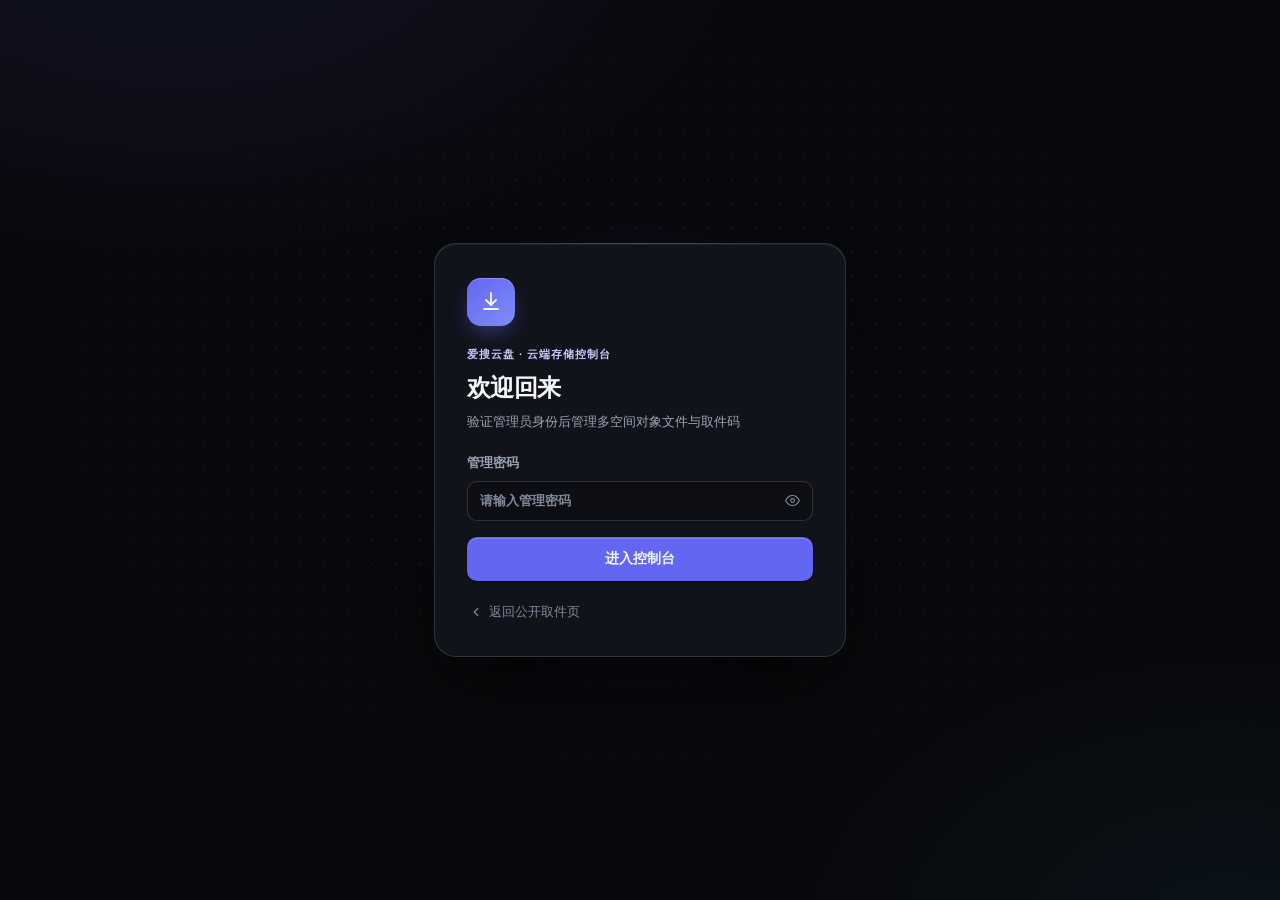
==== commit 94295034: "feat: 美化前后台界面并全面加固前后端安全防护 界面升级：统一深色设计令牌、重构取件首页与落地页、优化后台布局层级与交互反馈（拖拽上传、即时筛选、自定义安全模态框、移动端卡片适配）并外置前端脚本。" ====
--- a/admin.html
+++ b/admin.html
@@ -1,98 +1,562 @@
 <!doctype html>
 <html lang="zh-CN">
 <head>
-  <meta charset="utf-8"><meta name="viewport" content="width=device-width,initial-scale=1">
-  <title>文件管理 · 爱搜云盘</title><meta name="description" content="爱搜云盘管理控制台：上传、整理文件并生成取件码与分享链接。"><link rel="stylesheet" href="/tokens.css?v=1"><link rel="stylesheet" href="/admin.css?v=2">
+  <meta charset="utf-8">
+  <meta name="viewport" content="width=device-width, initial-scale=1, viewport-fit=cover">
+  <title>文件管理 · 爱搜云盘</title>
+  <meta name="description" content="爱搜云盘管理控制台：上传、整理多空间云端文件并生成 5 位取件码与安全分享链接。">
+  <link rel="stylesheet" href="/tokens.css?v=2">
+  <link rel="stylesheet" href="/admin.css?v=4">
 </head>
 <body>
+  <!-- 管理员登录视图 -->
   <section id="authView" class="auth-layout">
-    <div class="auth-glow"></div><div class="panel auth-card">
-      <div class="brand-mark">⇩</div><p class="eyebrow">爱搜云盘 · CLOUDFLARE EDITION</p>
-      <h1>欢迎回来</h1><p class="muted">登录后管理 R2 与 AWS S3 文件</p>
-      <form id="loginForm"><label>管理密码<input id="password" type="password" placeholder="请输入管理密码" autocomplete="current-password" required></label><button class="full-button">进入控制台</button></form>
-      <p id="loginError" class="error"></p><a class="back-link" href="/">返回公开取件页</a>
+    <div class="auth-glow" aria-hidden="true"></div>
+    <div class="panel auth-card">
+      <div class="brand-mark" aria-hidden="true">
+        <svg viewBox="0 0 24 24" fill="none" stroke="currentColor" stroke-width="1.9" stroke-linecap="round" stroke-linejoin="round">
+          <path d="M12 3v12"></path>
+          <path d="m7 10 5 5 5-5"></path>
+          <path d="M5 19h14"></path>
+        </svg>
+      </div>
+      <p class="eyebrow">爱搜云盘 · 云端存储控制台</p>
+      <h1>欢迎回来</h1>
+      <p class="muted">验证管理员身份后管理多空间对象文件与取件码</p>
+
+      <form id="loginForm">
+        <label for="password">
+          管理密码
+          <div class="password-wrap">
+            <input id="password" type="password" placeholder="请输入管理密码" autocomplete="current-password" required>
+            <button type="button" class="password-toggle" id="togglePassword" aria-label="显示密码" title="显示或隐藏密码">
+              <svg viewBox="0 0 24 24" fill="none" stroke="currentColor" stroke-width="1.8" stroke-linecap="round" stroke-linejoin="round" aria-hidden="true">
+                <path d="M1 12s4-8 11-8 11 8 11 8-4 8-11 8-11-8-11-8z"></path>
+                <circle cx="12" cy="12" r="3"></circle>
+              </svg>
+            </button>
+          </div>
+        </label>
+        <button type="submit" id="loginSubmit" class="full-button">进入控制台</button>
+      </form>
+
+      <div id="loginError" class="error-box" hidden role="alert">
+        <svg viewBox="0 0 24 24" fill="none" stroke="currentColor" stroke-width="2" stroke-linecap="round" stroke-linejoin="round" aria-hidden="true">
+          <circle cx="12" cy="12" r="10"></circle>
+          <line x1="12" y1="8" x2="12" y2="12"></line>
+          <line x1="12" y1="16" x2="12.01" y2="16"></line>
+        </svg>
+        <span id="loginErrorText"></span>
+      </div>
+
+      <a class="back-link" href="/">
+        <svg viewBox="0 0 24 24" fill="none" stroke="currentColor" stroke-width="2" stroke-linecap="round" stroke-linejoin="round" aria-hidden="true">
+          <path d="m15 18-6-6 6-6"></path>
+        </svg>
+        <span>返回公开取件页</span>
+      </a>
     </div>
   </section>
+
+  <!-- 控制台主界面 -->
   <div id="appView" class="app-shell" hidden>
     <aside class="sidebar">
-      <div class="brand"><div class="brand-mark small">⇩</div><div><strong>爱搜云盘</strong><span>Storage Console</span></div></div>
-      <nav><a class="nav-item active" href="#files">▦ <span>文件管理</span></a><a class="nav-item" href="/" target="_blank">⌁ <span>公开取件页</span></a></nav>
-      <div class="sidebar-section"><div class="section-label">储存空间</div><button class="storage-tab active" data-storage="r2"><span class="storage-dot r2"></span><span><b>Cloudflare R2</b><small>隔离副本空间</small></span><i>›</i></button><div id="r2Spaces"></div><button class="storage-tab" data-storage="aws"><span class="storage-dot aws"></span><span><b>AWS S3</b><small id="awsState">未配置</small></span><i>›</i></button></div>
-      <div class="sidebar-bottom"><button class="settings-link" id="openR2Settings">⚙ R2 账号管理</button><button class="settings-link" id="openSettings">⚙ AWS 储存桶设置</button><button class="logout-link" id="logout">↪ 退出登录</button></div>
+      <div class="brand">
+        <div class="brand-mark small" aria-hidden="true">
+          <svg viewBox="0 0 24 24" fill="none" stroke="currentColor" stroke-width="2" stroke-linecap="round" stroke-linejoin="round">
+            <path d="M12 3v12"></path>
+            <path d="m7 10 5 5 5-5"></path>
+            <path d="M5 19h14"></path>
+          </svg>
+        </div>
+        <div>
+          <strong>爱搜云盘</strong>
+          <span>云端存储控制台</span>
+        </div>
+      </div>
+
+      <nav aria-label="主导航">
+        <a class="nav-item active" href="#files">
+          <svg viewBox="0 0 24 24" fill="none" stroke="currentColor" stroke-width="1.8" stroke-linecap="round" stroke-linejoin="round" aria-hidden="true">
+            <path d="M22 19a2 2 0 0 1-2 2H4a2 2 0 0 1-2-2V5a2 2 0 0 1 2-2h5l2 3h9a2 2 0 0 1 2 2z"></path>
+          </svg>
+          <span>文件管理</span>
+        </a>
+        <a class="nav-item" href="/" target="_blank" rel="noopener noreferrer">
+          <svg viewBox="0 0 24 24" fill="none" stroke="currentColor" stroke-width="1.8" stroke-linecap="round" stroke-linejoin="round" aria-hidden="true">
+            <path d="M18 13v6a2 2 0 0 1-2 2H5a2 2 0 0 1-2-2V8a2 2 0 0 1 2-2h6"></path>
+            <polyline points="15 3 21 3 21 9"></polyline>
+            <line x1="10" y1="14" x2="21" y2="3"></line>
+          </svg>
+          <span>公开取件页</span>
+        </a>
+      </nav>
+
+      <div class="sidebar-section">
+        <div class="section-head">
+          <span class="section-label">储存空间</span>
+          <span class="section-count" id="spaceCount">2</span>
+        </div>
+        <div class="storage-list">
+          <button type="button" class="storage-tab active" data-storage="r2">
+            <span class="storage-dot r2" aria-hidden="true"></span>
+            <span class="storage-tab-body">
+              <b>Cloudflare R2</b>
+              <small>默认隔离空间</small>
+            </span>
+            <svg class="storage-tab-arrow" viewBox="0 0 24 24" fill="none" stroke="currentColor" stroke-width="2" stroke-linecap="round" stroke-linejoin="round" aria-hidden="true">
+              <polyline points="9 18 15 12 9 6"></polyline>
+            </svg>
+          </button>
+
+          <div id="r2Spaces"></div>
+
+          <button type="button" class="storage-tab" data-storage="aws">
+            <span class="storage-dot aws" aria-hidden="true"></span>
+            <span class="storage-tab-body">
+              <b>AWS S3</b>
+              <small id="awsState">未配置</small>
+            </span>
+            <svg class="storage-tab-arrow" viewBox="0 0 24 24" fill="none" stroke="currentColor" stroke-width="2" stroke-linecap="round" stroke-linejoin="round" aria-hidden="true">
+              <polyline points="9 18 15 12 9 6"></polyline>
+            </svg>
+          </button>
+        </div>
+      </div>
+
+      <div class="sidebar-bottom">
+        <button type="button" class="settings-link" id="openR2Settings">
+          <svg viewBox="0 0 24 24" fill="none" stroke="currentColor" stroke-width="1.8" stroke-linecap="round" stroke-linejoin="round" aria-hidden="true">
+            <ellipse cx="12" cy="5" rx="9" ry="3"></ellipse>
+            <path d="M21 12c0 1.66-4 3-9 3s-9-1.34-9-3"></path>
+            <path d="M3 5v14c0 1.66 4 3 9 3s9-1.34 9-3V5"></path>
+          </svg>
+          <span>R2 账号管理</span>
+        </button>
+        <button type="button" class="settings-link" id="openSettings">
+          <svg viewBox="0 0 24 24" fill="none" stroke="currentColor" stroke-width="1.8" stroke-linecap="round" stroke-linejoin="round" aria-hidden="true">
+            <circle cx="12" cy="12" r="3"></circle>
+            <path d="M19.4 15a1.65 1.65 0 0 0 .33 1.82l.06.06a2 2 0 1 1-2.83 2.83l-.06-.06a1.65 1.65 0 0 0-1.82-.33 1.65 1.65 0 0 0-1 1.51V21a2 2 0 1 1-4 0v-.09a1.65 1.65 0 0 0-1-1.51 1.65 1.65 0 0 0-1.82.33l-.06.06a2 2 0 1 1-2.83-2.83l.06-.06a1.65 1.65 0 0 0 .33-1.82 1.65 1.65 0 0 0-1.51-1H3a2 2 0 1 1 0-4h.09a1.65 1.65 0 0 0 1.51-1 1.65 1.65 0 0 0-.33-1.82l-.06-.06a2 2 0 1 1 2.83-2.83l.06.06a1.65 1.65 0 0 0 1.82.33h.01a1.65 1.65 0 0 0 1-1.51V3a2 2 0 1 1 4 0v.09a1.65 1.65 0 0 0 1 1.51h.01a1.65 1.65 0 0 0 1.82-.33l.06-.06a2 2 0 1 1 2.83 2.83l-.06.06a1.65 1.65 0 0 0-.33 1.82v.01a1.65 1.65 0 0 0 1.51 1H21a2 2 0 1 1 0 4h-.09a1.65 1.65 0 0 0-1.51 1z"></path>
+          </svg>
+          <span>AWS 储存桶设置</span>
+        </button>
+        <button type="button" class="logout-link" id="logout">
+          <svg viewBox="0 0 24 24" fill="none" stroke="currentColor" stroke-width="1.8" stroke-linecap="round" stroke-linejoin="round" aria-hidden="true">
+            <path d="M9 21H5a2 2 0 0 1-2-2V5a2 2 0 0 1 2-2h4"></path>
+            <polyline points="16 17 21 12 16 7"></polyline>
+            <line x1="21" y1="12" x2="9" y2="12"></line>
+          </svg>
+          <span>退出登录</span>
+        </button>
+      </div>
     </aside>
-    <main class="main-content">
-      <header class="page-head"><div><p class="eyebrow">FILE MANAGER</p><h1>文件管理</h1><p class="muted">整理文件、创建取件码，并控制不同储存空间。</p></div><div class="head-actions"><button class="button secondary" id="newFolder">＋ 新建文件夹</button><button class="button" id="uploadButton">↑ 上传文件</button><input id="filePicker" type="file" multiple hidden></div></header>
-      <div id="notice" class="notice" hidden></div>
-      <section class="stats-grid"><div class="stat-card"><span>当前文件</span><strong id="fileCount">0</strong><small>当前文件夹</small></div><div class="stat-card"><span>文件夹</span><strong id="folderCount">0</strong><small>可继续嵌套管理</small></div><div class="stat-card"><span>当前空间</span><strong id="storageName">R2</strong><small id="storageHint">Cloudflare R2</small></div><div class="stat-card usage-card"><span>已用容量</span><button class="usage-refresh" id="usageRefresh" type="button" title="重新统计储存桶用量" aria-label="重新统计储存桶用量">↻</button><strong id="usageBytes">—</strong><small id="usageHint">正在统计储存桶…</small><div class="usage-bar"><i id="usageFill"></i></div><small class="usage-note" id="usageNote"></small></div><div class="stat-card"><span>AWS 本月下载</span><strong id="awsUsage">—</strong><small id="awsUsageHint">启用 AWS 后显示</small></div></section>
-      <section class="panel file-panel"><div class="file-toolbar"><div class="breadcrumbs" id="crumbs"></div><div class="toolbar-right"><span id="uploadStatus" class="status"></span><button class="icon-button" id="refresh" title="刷新">↻</button></div></div><div class="table-wrap"><table><thead><tr><th>文件名称</th><th>大小</th><th>更新时间</th><th class="align-right">操作</th></tr></thead><tbody id="fileRows"></tbody></table></div></section>
-      <div class="footer-note"><span class="secure-icon">✓</span> 当前副本使用独立数据库与 `pan-cloudflare/` R2 前缀，不会影响原网盘数据。</div>
+
+    <main class="main-content" id="files">
+      <header class="page-head">
+        <div>
+          <p class="eyebrow">文件管理控制台</p>
+          <div class="page-title-row">
+            <h1>文件管理</h1>
+            <span class="space-pill" id="activeSpaceBadge">Cloudflare R2</span>
+          </div>
+          <p class="muted">拖拽或点击上传文件、维护多级目录，并一键生成 5 位安全取件码。</p>
+        </div>
+        <div class="head-actions">
+          <button type="button" class="button secondary" id="newFolder">
+            <svg viewBox="0 0 24 24" fill="none" stroke="currentColor" stroke-width="1.9" stroke-linecap="round" stroke-linejoin="round" aria-hidden="true">
+              <path d="M22 19a2 2 0 0 1-2 2H4a2 2 0 0 1-2-2V5a2 2 0 0 1 2-2h5l2 3h9a2 2 0 0 1 2 2z"></path>
+              <line x1="12" y1="11" x2="12" y2="17"></line>
+              <line x1="9" y1="14" x2="15" y2="14"></line>
+            </svg>
+            <span>新建文件夹</span>
+          </button>
+          <button type="button" class="button" id="uploadButton">
+            <svg viewBox="0 0 24 24" fill="none" stroke="currentColor" stroke-width="2" stroke-linecap="round" stroke-linejoin="round" aria-hidden="true">
+              <path d="M21 15v4a2 2 0 0 1-2 2H5a2 2 0 0 1-2-2v-4"></path>
+              <polyline points="17 8 12 3 7 8"></polyline>
+              <line x1="12" y1="3" x2="12" y2="15"></line>
+            </svg>
+            <span>上传文件</span>
+          </button>
+          <input id="filePicker" type="file" multiple hidden>
+        </div>
+      </header>
+
+      <div id="notice" class="notice" hidden>
+        <div class="notice-body">
+          <svg viewBox="0 0 24 24" fill="none" stroke="currentColor" stroke-width="2" stroke-linecap="round" stroke-linejoin="round" aria-hidden="true">
+            <circle cx="12" cy="12" r="10"></circle>
+            <line x1="12" y1="8" x2="12" y2="12"></line>
+            <line x1="12" y1="16" x2="12.01" y2="16"></line>
+          </svg>
+          <span id="noticeText">AWS S3 尚未配置。请先点击左下角“AWS 储存桶设置”，验证后即可使用。</span>
+        </div>
+        <button type="button" class="table-button" id="noticeConfigure">立即配置</button>
+      </div>
+
+      <section class="stats-grid" aria-label="存储统计概览">
+        <div class="stat-card">
+          <div class="stat-head">
+            <span class="stat-label">
+              <svg viewBox="0 0 24 24" fill="none" stroke="currentColor" stroke-width="1.8" stroke-linecap="round" stroke-linejoin="round" aria-hidden="true">
+                <path d="M14 2H6a2 2 0 0 0-2 2v16a2 2 0 0 0 2 2h12a2 2 0 0 0 2-2V8z"></path>
+                <polyline points="14 2 14 8 20 8"></polyline>
+              </svg>
+              当前文件
+            </span>
+          </div>
+          <strong id="fileCount">0</strong>
+          <small>当前所在文件夹</small>
+        </div>
+
+        <div class="stat-card">
+          <div class="stat-head">
+            <span class="stat-label">
+              <svg viewBox="0 0 24 24" fill="none" stroke="currentColor" stroke-width="1.8" stroke-linecap="round" stroke-linejoin="round" aria-hidden="true">
+                <path d="M22 19a2 2 0 0 1-2 2H4a2 2 0 0 1-2-2V5a2 2 0 0 1 2-2h5l2 3h9a2 2 0 0 1 2 2z"></path>
+              </svg>
+              子文件夹
+            </span>
+          </div>
+          <strong id="folderCount">0</strong>
+          <small>支持多级嵌套整理</small>
+        </div>
+
+        <div class="stat-card">
+          <div class="stat-head">
+            <span class="stat-label">
+              <svg viewBox="0 0 24 24" fill="none" stroke="currentColor" stroke-width="1.8" stroke-linecap="round" stroke-linejoin="round" aria-hidden="true">
+                <ellipse cx="12" cy="5" rx="9" ry="3"></ellipse>
+                <path d="M3 5v14c0 1.66 4 3 9 3s9-1.34 9-3V5"></path>
+              </svg>
+              当前空间
+            </span>
+          </div>
+          <strong id="storageName">R2</strong>
+          <small id="storageHint">Cloudflare R2</small>
+        </div>
+
+        <div class="stat-card usage-card">
+          <div class="stat-head">
+            <span class="stat-label">
+              <svg viewBox="0 0 24 24" fill="none" stroke="currentColor" stroke-width="1.8" stroke-linecap="round" stroke-linejoin="round" aria-hidden="true">
+                <path d="M21.21 15.89A10 10 0 1 1 8 2.83"></path>
+                <path d="M22 12A10 10 0 0 0 12 2v10z"></path>
+              </svg>
+              已用容量
+            </span>
+            <button class="usage-refresh" id="usageRefresh" type="button" title="重新统计储存桶用量" aria-label="重新统计储存桶用量">
+              <svg viewBox="0 0 24 24" fill="none" stroke="currentColor" stroke-width="2" stroke-linecap="round" stroke-linejoin="round" aria-hidden="true">
+                <polyline points="23 4 23 10 17 10"></polyline>
+                <path d="M20.49 15a9 9 0 1 1-2.12-9.36L23 10"></path>
+              </svg>
+            </button>
+          </div>
+          <strong id="usageBytes">—</strong>
+          <small id="usageHint">正在统计储存桶…</small>
+          <div class="usage-bar" aria-hidden="true"><i id="usageFill"></i></div>
+          <small class="usage-note" id="usageNote"></small>
+        </div>
+
+        <div class="stat-card">
+          <div class="stat-head">
+            <span class="stat-label">
+              <svg viewBox="0 0 24 24" fill="none" stroke="currentColor" stroke-width="1.8" stroke-linecap="round" stroke-linejoin="round" aria-hidden="true">
+                <polyline points="22 12 18 12 15 21 9 3 6 12 2 12"></polyline>
+              </svg>
+              AWS 本月下载
+            </span>
+          </div>
+          <strong id="awsUsage">—</strong>
+          <small id="awsUsageHint">启用 AWS 后显示</small>
+        </div>
+      </section>
+
+      <section class="panel file-panel" id="filePanel" aria-label="文件与目录列表">
+        <div class="drop-overlay" id="dropOverlay" hidden>
+          <svg viewBox="0 0 24 24" fill="none" stroke="currentColor" stroke-width="1.8" stroke-linecap="round" stroke-linejoin="round" aria-hidden="true">
+            <path d="M21 15v4a2 2 0 0 1-2 2H5a2 2 0 0 1-2-2v-4"></path>
+            <polyline points="17 8 12 3 7 8"></polyline>
+            <line x1="12" y1="3" x2="12" y2="15"></line>
+          </svg>
+          <strong>松开鼠标立即上传文件</strong>
+          <span id="dropOverlayPath">将上传到当前所在目录</span>
+        </div>
+
+        <div class="file-toolbar">
+          <div class="breadcrumbs" id="crumbs" aria-label="目录路径导航"></div>
+          <div class="toolbar-right">
+            <span id="uploadStatus" class="sr-only" aria-live="polite"></span>
+            <div class="search-box">
+              <svg class="search-box-icon" viewBox="0 0 24 24" fill="none" stroke="currentColor" stroke-width="2" stroke-linecap="round" stroke-linejoin="round" aria-hidden="true">
+                <circle cx="11" cy="11" r="8"></circle>
+                <line x1="21" y1="21" x2="16.65" y2="16.65"></line>
+              </svg>
+              <input id="searchInput" type="search" placeholder="筛选当前目录…" aria-label="筛选当前目录文件">
+              <button type="button" class="search-clear" id="searchClear" hidden aria-label="清空筛选">×</button>
+            </div>
+            <button type="button" class="icon-button" id="refresh" title="刷新列表与用量" aria-label="刷新列表与用量">
+              <svg viewBox="0 0 24 24" fill="none" stroke="currentColor" stroke-width="2" stroke-linecap="round" stroke-linejoin="round" aria-hidden="true">
+                <polyline points="23 4 23 10 17 10"></polyline>
+                <path d="M20.49 15a9 9 0 1 1-2.12-9.36L23 10"></path>
+              </svg>
+            </button>
+          </div>
+        </div>
+
+        <div id="uploadBanner" class="upload-banner" hidden>
+          <div class="upload-banner-top">
+            <span class="upload-banner-file" id="uploadBannerFile">准备上传…</span>
+            <span class="upload-banner-pct" id="uploadBannerPct">0%</span>
+          </div>
+          <div class="upload-track"><i id="uploadBannerFill"></i></div>
+        </div>
+
+        <div class="table-wrap">
+          <table>
+            <thead>
+              <tr>
+                <th>文件名称</th>
+                <th>大小</th>
+                <th>更新时间</th>
+                <th class="align-right">操作</th>
+              </tr>
+            </thead>
+            <tbody id="fileRows"></tbody>
+          </table>
+        </div>
+      </section>
+
+      <div class="footer-note">
+        <span class="secure-icon" aria-hidden="true">
+          <svg viewBox="0 0 24 24" fill="none" stroke="currentColor" stroke-width="2.5" stroke-linecap="round" stroke-linejoin="round">
+            <polyline points="20 6 9 17 4 12"></polyline>
+          </svg>
+        </span>
+        <span>当前网盘使用独立数据库与 <code>pan-cloudflare/</code> 隔离前缀，外部对象密钥经加密存储且仅写不可回读。</span>
+      </div>
     </main>
   </div>
-  <dialog id="settingsDialog" class="settings-dialog"><form method="dialog"><div class="dialog-head"><div><p class="eyebrow">EXTERNAL STORAGE</p><h2>AWS S3 储存桶</h2><p class="muted">配置后，上传和下载可以在 R2 / AWS S3 之间切换。</p></div><button class="close-button" value="cancel">×</button></div><div class="settings-grid"><label class="toggle-row"><span><b>启用 AWS S3</b><small>保存前会验证桶的读取权限</small></span><input id="cfgEnabled" type="checkbox"><i></i></label><label>桶名称<input id="cfgBucket" placeholder="例如 my-bucket"></label><label>区域<input id="cfgRegion" placeholder="例如 ap-northeast-1"></label><label>路径前缀<input id="cfgPrefix" placeholder="例如 netdisk/"></label><label>容量上限（GB）<input id="cfgCapacity" type="number" min="1" max="100000" value="250"></label><label>月下载流量（GB）<input id="cfgTransfer" type="number" min="1" max="100000" value="500"></label><label>Access Key<input id="cfgAccess" type="password" autocomplete="new-password" placeholder="已保存时留空"></label><label>Secret Key<input id="cfgSecret" type="password" autocomplete="new-password" placeholder="已保存时留空"></label></div><details class="cors-help"><summary>首次使用 AWS 需要配置 CORS</summary><p>在 AWS S3 桶的权限 → 跨域（CORS）中填入：</p><pre>[{"AllowedOrigins":["https://isoziyuan-pan.pages.dev"],"AllowedMethods":["GET","PUT","HEAD","DELETE"],"AllowedHeaders":["*"],"ExposeHeaders":["ETag"],"MaxAgeSeconds":3600}]</pre></details><p id="cfgStatus" class="dialog-status"></p><div class="dialog-actions"><button type="button" class="button danger" id="removeAws">停用并清除</button><span></span><button type="button" class="button secondary" value="cancel">取消</button><button type="button" class="button" id="saveAws">测试并保存</button></div></form></dialog>
-  <dialog id="shareDialog" class="settings-dialog share-dialog"><form method="dialog"><div class="dialog-head"><div><p class="eyebrow">SHARE LINK</p><h2>分享文件</h2><p class="muted" id="shareFileName">—</p></div><button class="close-button" value="cancel">×</button></div><div id="shareExisting" hidden><p class="share-label">已有分享（有效期内，可直接复制）</p><div id="shareList" class="share-list"></div></div><div id="shareStage" hidden><p class="share-label">选择有效期</p><div class="share-options"><button type="button" class="share-option" data-style="day" data-value="1"><b>⚡ 1 天</b><small>24 小时内有效</small></button><button type="button" class="share-option active" data-style="day" data-value="7"><b>📅 7 天</b><small>一周内可取件</small></button><button type="button" class="share-option" data-style="day" data-value="30"><b>🌙 30 天</b><small>适合长期分享</small></button><button type="button" class="share-option" data-style="forever" data-value="0"><b>∞ 永久</b><small>链接永不过期</small></button></div><p id="shareStatus" class="dialog-status"></p></div><div id="shareResult" class="share-result" hidden><div class="share-code-card"><div class="share-code-top"><span>取件码</span><button type="button" class="table-button" id="copyCode">复制</button></div><strong id="shareCode">00000</strong></div><div class="share-link-row"><input id="shareUrl" readonly><button type="button" class="button" id="copyLink">复制链接</button></div><p class="share-result-hint">✓ 已为该文件生成新的取件链接，旧的取件码在过期前仍然有效</p></div><div class="dialog-actions"><button type="button" class="button secondary" id="shareClose">关闭</button><span></span><button type="button" class="button secondary" id="shareNewLink" hidden>生成新链接</button><button type="button" class="button" id="shareConfirm" hidden>生成分享链接</button></div></form></dialog>
-
-  <dialog id="r2Dialog" class="settings-dialog"><form method="dialog"><div class="dialog-head"><div><p class="eyebrow">MULTI-ACCOUNT R2</p><h2>R2 账号管理</h2><p class="muted">原 R2 保持不变，可连接多个账号与存储桶。</p></div><button class="close-button" value="cancel">×</button></div><div id="r2Connections"></div><button type="button" class="button secondary" id="newR2">＋ 添加 R2 账号</button><input id="r2Id" type="hidden"><div class="settings-grid"><label>空间名称<input id="r2Name" maxlength="60" placeholder="例如 备用账号 R2"></label><label>Cloudflare Account ID<input id="r2Account" maxlength="32" placeholder="32 位账号 ID"></label><label>R2 桶名称<input id="r2Bucket" placeholder="例如 netdisk"></label><label>路径前缀<input id="r2Prefix" value="pan-cloudflare/"></label><label>数据管辖区域<select id="r2Jurisdiction"><option value="">默认全球</option><option value="eu">欧盟 EU</option><option value="fedramp">FedRAMP</option></select></label><label>容量参考（GB，不是硬性限额）<input id="r2Capacity" type="number" min="1" max="100000" value="10"></label><label>Access Key ID<input id="r2Access" type="password" autocomplete="new-password" placeholder="已保存时留空"></label><label>Secret Access Key<input id="r2Secret" type="password" autocomplete="new-password" placeholder="已保存时留空"></label></div><details class="cors-help"><summary>首次接入：S3 密钥与 CORS 配置</summary><p>在目标账号 R2 → 管理 R2 API 令牌，创建指定桶的对象读写凭据（不是 Cloudflare 通用 API Token）。在桶的设置 → CORS 策略中粘贴：</p><pre id="r2Cors"></pre><p>用量只统计该前缀，不代表整个账号额度；不同空间文件与分享码独立。新连接不会自动导入桶内已有文件。</p></details><p id="r2Status" class="dialog-status"></p><div class="dialog-actions"><button type="button" class="button danger" id="removeR2" hidden>移除连接</button><span></span><button type="button" class="button secondary" id="r2Close">关闭</button><button type="button" class="button" id="saveR2">测试并保存</button></div></form></dialog>
-  <div id="toast" class="toast"></div>
-  <script src="/r2-admin.js?v=1"></script>
-  <script>
-    const authView=document.querySelector('#authView'),appView=document.querySelector('#appView'),rows=document.querySelector('#fileRows'),crumbs=document.querySelector('#crumbs'),statusEl=document.querySelector('#uploadStatus'),notice=document.querySelector('#notice');let state={folder:'',storage:'r2',files:[],aws:null,usage:null};
-    const esc=s=>String(s).replace(/[&<>'"]/g,c=>({'&':'&amp;','<':'&lt;','>':'&gt;',"'":'&#39;','"':'&quot;'}[c]));const fmt=n=>n<1024?`${n} B`:n<1048576?`${(n/1024).toFixed(1)} KB`:n<1073741824?`${(n/1048576).toFixed(1)} MB`:`${(n/1073741824).toFixed(1)} GB`;const fmtDec=n=>{const v=Number(n||0);return v<1000?`${v} B`:v<1e6?`${(v/1e3).toFixed(1)} KB`:v<1e9?`${(v/1e6).toFixed(1)} MB`:v<1e12?`${(v/1e9).toFixed(2)} GB`:`${(v/1e12).toFixed(2)} TB`};// 桶用量按十进制（1 GB = 1,000,000,000 字节），与 R2 / S3 计费口径对齐
-    const toast=m=>{const t=document.querySelector('#toast');t.textContent=m;t.classList.add('show');clearTimeout(window.toastTimer);window.toastTimer=setTimeout(()=>t.classList.remove('show'),3200)};
-    async function api(url,options){const r=await fetch(url,options);const d=await r.json().catch(()=>({}));if(!r.ok)throw new Error(d.error||'请求失败');return d}
-    async function boot(){try{const auth=await api('/api/auth/login');if(auth.admin)showApp()}catch(error){}}function showApp(){authView.hidden=true;appView.hidden=false;loadUsage();Promise.all([loadAws(),loadR2Accounts()]).then(load).catch(e=>toast(e.message))}
-    document.querySelector('#loginForm').onsubmit=async e=>{e.preventDefault();const error=document.querySelector('#loginError');error.textContent='';try{await api('/api/auth/login',{method:'POST',headers:{'Content-Type':'application/json'},body:JSON.stringify({password:document.querySelector('#password').value})});showApp()}catch(err){error.textContent=err.message}};
-    document.querySelector('#logout').onclick=async()=>{await fetch('/api/auth/logout',{method:'POST'});location.reload()};document.querySelector('#refresh').onclick=()=>{load();loadUsage()};document.querySelector('#usageRefresh').onclick=()=>loadUsage(true);
-    async function loadAws(){try{state.aws=await api('/api/storage-config');document.querySelector('#awsState').textContent=state.aws.enabled?state.aws.bucket:'未配置';document.querySelector('#awsUsage').textContent=state.aws.enabled?fmt(Number(state.aws.usage?.bytes||0)):'—';document.querySelector('#awsUsageHint').textContent=state.aws.enabled?`本月 / ${state.aws.monthlyTransferGb} GB`:'启用 AWS 后显示'}catch(error){state.aws={enabled:false}}}
-    async function loadUsage(force){
-      const space=state.storage;const button=document.querySelector('#usageRefresh'),hint=document.querySelector('#usageHint');
-      button.disabled=true;
-      if(!state.usage)hint.textContent='正在遍历储存桶，首次统计稍候…';
-      try{const endpoint=space.startsWith('r2:')?'/api/r2-usage?id='+encodeURIComponent(space.slice(3))+(force?'&refresh=1':''):'/api/storage-usage'+(force?'?refresh=1':'');const data=await api(endpoint);if(state.storage===space)state.usage=data}catch(error){if(state.storage===space)state.usage={error:error.message}}finally{if(state.storage===space){button.disabled=false;renderUsage()}}
-    }
-    function renderUsage(){
-      const value=document.querySelector('#usageBytes'),hint=document.querySelector('#usageHint'),fill=document.querySelector('#usageFill'),note=document.querySelector('#usageNote');
-      const isAws=state.storage==='aws';
-      const data=state.usage?(isAws?state.usage.aws:state.usage.r2):null;
-      const blank=(text,extra)=>{value.textContent='—';hint.textContent=text;hint.title='';fill.style.width='0';fill.className='';note.textContent=extra||''};
-      if(!data){blank(isAws?'暂无统计数据':'正在遍历储存桶…');return}
-      if(!data.ok&&!data.stale){blank('统计失败，可点右上角重试',data.error||'');return}
-      if(isAws&&!data.enabled){blank('AWS 尚未启用','配置并启用后自动统计');return}
-      const limit=isAws?Number(state.usage.capacityGb||0)*1e9:Number(state.storage.startsWith('r2:')?state.usage.capacityGb*1e9:state.usage.r2FreeTierBytes||0);
-      const bytes=Number(data.bytes||0);
-      const pct=limit>0?Math.min(100,bytes/limit*100):0;
-      value.textContent=fmtDec(bytes);
-      hint.textContent=`${data.bucket||(isAws?'AWS S3':'R2')} · ${data.objects} 个对象`;
-      hint.title=data.prefix?`统计范围：${data.prefix}`:'';
-      fill.style.width=(bytes>0?Math.max(pct,2):0)+'%';
-      fill.className=pct>=90?'danger':pct>=70?'warn':'';
-      const stamp=state.usage.at?new Date(state.usage.at*1000).toLocaleTimeString('zh-CN',{hour:'2-digit',minute:'2-digit'}):'—';
-      const parts=[`${isAws||state.storage.startsWith('r2:')?'容量参考':'R2 免费额度参考'} ${fmtDec(limit)}`,`已用 ${pct.toFixed(pct<10?1:0)}%`,`${stamp} 更新`];
-      if(state.usage.cached)parts.push('缓存');
-      if(data.stale)parts.push('沿用上次结果');
-      if(data.limited)parts.push('结果可能不完整');
-      note.textContent=parts.join(' · ');
-    }
-    function setStorage(storage){state.storage=storage;state.folder='';state.files=[];state.usage=null;render();loadUsage();document.querySelectorAll('.storage-tab').forEach(x=>x.classList.toggle('active',x.dataset.storage===storage));load()};document.querySelectorAll('.storage-tab').forEach(x=>x.onclick=()=>setStorage(x.dataset.storage));
-    async function load(){const space=state.storage,folder=state.folder;try{const d=await api('/api/files?storage='+encodeURIComponent(space)+'&folder='+encodeURIComponent(folder));if(space!==state.storage||folder!==state.folder)return;state.files=d.files;render();renderUsage()}catch(error){if(error.message.includes('登录'))location.reload();else toast(error.message)}}
-    function render(){const folders=state.files.filter(x=>x.kind==='folder'),files=state.files.filter(x=>x.kind==='file');document.querySelector('#fileCount').textContent=files.length;document.querySelector('#folderCount').textContent=folders.length;document.querySelector('#storageName').textContent=state.storage==='aws'?'AWS S3':'R2';document.querySelector('#storageHint').textContent=state.storage==='aws'?(state.aws?.bucket||'未配置'):(selectedR2()?.bucket||'Cloudflare R2');document.querySelector('#storageName').textContent=selectedR2()?.name||(state.storage==='aws'?'AWS S3':'R2');notice.hidden=!(state.storage==='aws'&&!state.aws?.enabled);notice.textContent='AWS S3 尚未配置。请先点击左下角“AWS 储存桶设置”，验证后即可使用。';crumbs.innerHTML='<button class="crumb" data-go="">全部文件</button>'+state.folder.split('/').filter(Boolean).map((part,i)=>{const p=state.folder.split('/').slice(0,i+1).join('/')+'/';return `<span>/</span><button class="crumb" data-go="${encodeURIComponent(p)}">${esc(part)}</button>`}).join('');rows.innerHTML=state.files.length?state.files.map(file=>`<tr><td><div class="file-name"><span class="file-icon ${file.kind}">${file.kind==='folder'?'▰':'▤'}</span><strong>${esc(file.name)}</strong>${file.kind==='file'&&file.shareCount>0?`<span class="share-badge${file.shareActive>0?'':' expired'}" title="${file.shareActive>0?file.shareActive+' 个取件码在有效期内':'分享已全部过期'}${file.shareDownloads>0?' · 累计下载 '+file.shareDownloads+' 次':''}">${file.shareActive>0?'已分享 '+file.shareActive:'已过期'}${file.shareDownloads>0?`<i class="share-badge-dl">↓ ${file.shareDownloads}</i>`:''}</span>`:''}</div></td><td>${file.kind==='folder'?'文件夹':fmt(file.size)}</td><td>${new Date(file.updatedAt*1000).toLocaleString('zh-CN',{month:'2-digit',day:'2-digit',hour:'2-digit',minute:'2-digit'})}</td><td class="align-right row-actions">${file.kind==='folder'?`<button class="table-button" data-open="${encodeURIComponent(state.folder+file.name)}/">打开</button>`:`<a class="table-button" href="/api/download?id=${encodeURIComponent(file.id)}">下载</a><button class="table-button" data-share="${file.id}">分享</button>`}<button class="table-button delete" data-delete="${file.id}">删除</button></td></tr>`).join(''):'<tr><td colspan="4" class="empty"><span>⌁</span><b>这里还没有文件</b><small>上传文件或创建一个文件夹开始管理</small></td></tr>'}
-    crumbs.onclick=e=>{const target=e.target.closest('[data-go]');if(target){state.folder=decodeURIComponent(target.dataset.go);load()}};rows.onclick=e=>{const open=e.target.closest('[data-open]'),del=e.target.closest('[data-delete]'),share=e.target.closest('[data-share]');if(open){state.folder=decodeURIComponent(open.dataset.open);load()}if(del)removeFile(del.dataset.delete);if(share)shareFile(share.dataset.share)};
-    document.querySelector('#newFolder').onclick=async()=>{const name=prompt('文件夹名称');if(!name)return;try{await api('/api/folder',{method:'POST',headers:{'Content-Type':'application/json'},body:JSON.stringify({path:state.folder+name,storage:state.storage})});load()}catch(error){toast(error.message)}};
-    document.querySelector('#uploadButton').onclick=()=>document.querySelector('#filePicker').click();document.querySelector('#filePicker').onchange=async e=>{const files=[...e.target.files],space=state.storage,folder=state.folder;document.querySelector('#uploadButton').disabled=true;for(const file of files){statusEl.textContent='准备上传 '+file.name;try{const info=await api('/api/upload-url',{method:'POST',headers:{'Content-Type':'application/json'},body:JSON.stringify({path:folder+file.name,storage:space,size:file.size,contentType:file.type})});const putRes=await putFile(info,file);let compRes={};if(info.direct)compRes=await api('/api/upload-complete',{method:'POST',headers:{'Content-Type':'application/json'},body:JSON.stringify({path:folder+file.name,storage:space,size:file.size,contentType:file.type})});const isOverwritten=info.direct?Boolean(compRes?.overwritten):Boolean(putRes?.overwritten);statusEl.textContent=(isOverwritten?'已覆盖更新 ':'已上传 ')+file.name;if(isOverwritten)toast(`${file.name} 已更新，原分享码与链接保持有效`);}catch(error){statusEl.textContent=error.message;toast(error.message);break}}e.target.value='';document.querySelector('#uploadButton').disabled=false;load();loadUsage(true)};
-    function putFile(info,file){return new Promise((resolve,reject)=>{const xhr=new XMLHttpRequest();xhr.open('PUT',info.uploadUrl);xhr.setRequestHeader('Content-Type',info.contentType||'application/octet-stream');if(!info.direct)xhr.setRequestHeader('X-File-Size',String(file.size));xhr.upload.onprogress=e=>{if(e.lengthComputable)statusEl.textContent=`上传 ${file.name} · ${Math.round(e.loaded/e.total*100)}%`};xhr.onload=()=>{if(xhr.status>=200&&xhr.status<300){let data=null;try{data=JSON.parse(xhr.responseText)}catch(e){}resolve(data)}else{let err='上传失败（HTTP '+xhr.status+'）';try{const d=JSON.parse(xhr.responseText);if(d.error)err=d.error}catch(e){}reject(new Error(err))}};xhr.onerror=()=>reject(new Error('网络异常，上传已中断'));xhr.send(file)})}
-    async function removeFile(id){if(!confirm('确定删除这个项目吗？'))return;try{await api('/api/delete',{method:'POST',headers:{'Content-Type':'application/json'},body:JSON.stringify({id})});toast('已删除');load()}catch(error){toast(error.message)}}
-    async function shareFile(id){const file=state.files.find(x=>x.id===id);shareState={fileId:id,style:'day',value:7,existing:[]};document.querySelector('#shareFileName').textContent=file?file.name:'—';document.querySelector('#shareStatus').textContent='正在查询历史分享…';document.querySelector('#shareResult').hidden=true;document.querySelector('#shareStage').hidden=true;document.querySelector('#shareExisting').hidden=true;document.querySelector('#shareConfirm').hidden=true;document.querySelector('#shareConfirm').disabled=false;document.querySelector('#shareNewLink').hidden=true;document.querySelectorAll('.share-option').forEach(x=>x.classList.toggle('active',x.dataset.style==='day'&&x.dataset.value==='7'));shareDialog.showModal();try{const d=await api('/api/share?fileId='+encodeURIComponent(id));const active=(d.shares||[]).filter(s=>!s.expired&&!s.exhausted);shareState.existing=active;if(active.length){document.querySelector('#shareStatus').textContent='';renderShareList(active);document.querySelector('#shareExisting').hidden=false;document.querySelector('#shareNewLink').hidden=false}else{document.querySelector('#shareStatus').textContent='';document.querySelector('#shareStage').hidden=false;document.querySelector('#shareConfirm').hidden=false}}catch(error){document.querySelector('#shareStatus').textContent=error.message;document.querySelector('#shareStage').hidden=false;document.querySelector('#shareConfirm').hidden=false}}
-    function shareExpiryText(s){if(!s.expiresAt)return '永久有效';const left=s.expiresAt-Math.floor(Date.now()/1000);if(left<=0)return '已过期';const d=Math.floor(left/86400),h=Math.floor(left%86400/3600);const remain=d>0?`${d} 天 ${h} 小时`:`${h} 小时 ${Math.floor(left%3600/60)} 分`;return `剩余 ${remain} · ${new Date(s.expiresAt*1000).toLocaleDateString('zh-CN')} 过期`}
-    function renderShareList(list){document.querySelector('#shareList').innerHTML=list.map(s=>`<div class="share-item"><div class="share-item-code"><strong>${esc(s.code)}</strong><button type="button" class="table-button" data-copy-code="${esc(s.code)}">复制</button></div><div class="share-item-meta"><span>${shareExpiryText(s)}</span><span>已下载 ${s.downloads} 次</span><a class="share-item-link" href="${location.origin}/pickup/${encodeURIComponent(s.code)}" target="_blank" rel="noopener">打开取件页</a></div></div>`).join('')}
-    let shareState={fileId:null,style:'day',value:7};
-    const shareDialog=document.querySelector('#shareDialog');
-    document.querySelectorAll('.share-option').forEach(btn=>btn.onclick=()=>{document.querySelectorAll('.share-option').forEach(x=>x.classList.remove('active'));btn.classList.add('active');shareState.style=btn.dataset.style;shareState.value=Number(btn.dataset.value)});
-    document.querySelector('#shareClose').onclick=()=>shareDialog.close();
-    document.querySelector('#shareConfirm').onclick=async()=>{const btn=document.querySelector('#shareConfirm'),status=document.querySelector('#shareStatus');btn.disabled=true;status.textContent='正在生成分享链接…';try{const d=await api('/api/share',{method:'POST',headers:{'Content-Type':'application/json'},body:JSON.stringify({fileId:shareState.fileId,style:shareState.style,value:shareState.value||7})});document.querySelector('#shareCode').textContent=d.code;document.querySelector('#shareUrl').value=d.url;document.querySelector('#shareStage').hidden=true;document.querySelector('#shareResult').hidden=false;btn.hidden=true;status.textContent='';load()}catch(error){status.textContent=error.message}finally{btn.disabled=false}};
-    document.querySelector('#shareNewLink').onclick=()=>{document.querySelector('#shareExisting').hidden=true;document.querySelector('#shareNewLink').hidden=true;document.querySelector('#shareStage').hidden=false;document.querySelector('#shareConfirm').hidden=false};
-    document.querySelector('#shareList').onclick=e=>{const btn=e.target.closest('[data-copy-code]');if(btn)copyText(btn.dataset.copyCode,'取件码')};
-    const copyText=async(text,label)=>{try{await navigator.clipboard.writeText(text)}catch(error){const tmp=document.createElement('textarea');tmp.value=text;tmp.style.position='fixed';tmp.style.opacity='0';document.body.appendChild(tmp);tmp.select();document.execCommand&&document.execCommand('copy');tmp.remove()}toast(`${label}已复制`)};
-    document.querySelector('#copyLink').onclick=()=>copyText(document.querySelector('#shareUrl').value,'链接');
-    document.querySelector('#copyCode').onclick=()=>copyText(document.querySelector('#shareCode').textContent,'取件码');
-    const dialog=document.querySelector('#settingsDialog');document.querySelector('#openSettings').onclick=()=>{const a=state.aws||{};document.querySelector('#cfgEnabled').checked=Boolean(a.enabled);document.querySelector('#cfgBucket').value=a.bucket||'';document.querySelector('#cfgRegion').value=a.region||'us-east-1';document.querySelector('#cfgPrefix').value=a.prefix||'';document.querySelector('#cfgCapacity').value=a.capacityGb||250;document.querySelector('#cfgTransfer').value=a.monthlyTransferGb||500;document.querySelector('#cfgAccess').value='';document.querySelector('#cfgSecret').value='';document.querySelector('#cfgStatus').textContent=a.hasCredentials?'凭据已保存，留空可继续使用':'首次配置需要填写两项密钥';dialog.showModal()};document.querySelector('#saveAws').onclick=async()=>{const button=document.querySelector('#saveAws'),status=document.querySelector('#cfgStatus');button.disabled=true;status.textContent='正在验证 AWS 桶权限…';try{await api('/api/storage-config',{method:'POST',headers:{'Content-Type':'application/json'},body:JSON.stringify({enabled:document.querySelector('#cfgEnabled').checked,bucket:document.querySelector('#cfgBucket').value,region:document.querySelector('#cfgRegion').value,prefix:document.querySelector('#cfgPrefix').value,capacityGb:Number(document.querySelector('#cfgCapacity').value),monthlyTransferGb:Number(document.querySelector('#cfgTransfer').value),accessKey:document.querySelector('#cfgAccess').value,secretKey:document.querySelector('#cfgSecret').value})});dialog.close();toast('AWS 设置已验证并保存');await loadAws();if(state.storage==='aws')load()}catch(error){status.textContent=error.message}finally{button.disabled=false}};document.querySelector('#removeAws').onclick=async()=>{if(!confirm('确定停用并清除 AWS 配置吗？'))return;await api('/api/storage-config',{method:'DELETE'});dialog.close();toast('AWS 已停用');await loadAws();if(state.storage==='aws')setStorage('r2')};boot();
-  </script>
-</body></html>
+
+  <!-- 新建文件夹弹窗 -->
+  <dialog id="folderDialog" class="settings-dialog compact-dialog">
+    <form id="folderForm" method="dialog">
+      <div class="dialog-head">
+        <div>
+          <p class="eyebrow">目录整理</p>
+          <h2>新建文件夹</h2>
+          <p class="muted">在当前存储空间中创建子目录，名称不含斜杠或上级目录符号。</p>
+        </div>
+        <button type="button" class="close-button" id="folderClose" aria-label="关闭">×</button>
+      </div>
+      <label for="folderNameInput">
+        文件夹名称
+        <input id="folderNameInput" maxlength="180" placeholder="例如 项目资料" autocomplete="off" required>
+      </label>
+      <p class="path-preview" id="folderPathPreview">创建位置：<code>/</code></p>
+      <p id="folderStatus" class="dialog-status"></p>
+      <div class="dialog-actions">
+        <span></span>
+        <button type="button" class="button secondary" id="folderCancel">取消</button>
+        <button type="submit" class="button" id="folderConfirm">创建文件夹</button>
+      </div>
+    </form>
+  </dialog>
+
+  <!-- 危险操作确认弹窗 -->
+  <dialog id="confirmDialog" class="settings-dialog compact-dialog">
+    <form method="dialog">
+      <div class="dialog-head">
+        <div>
+          <p class="eyebrow">安全确认</p>
+          <h2 id="confirmTitle">确认执行操作</h2>
+        </div>
+        <button type="button" class="close-button" id="confirmClose" aria-label="关闭">×</button>
+      </div>
+      <p class="confirm-target" id="confirmTarget" hidden></p>
+      <p class="confirm-message" id="confirmMessage"></p>
+      <div class="dialog-actions">
+        <span></span>
+        <button type="button" class="button secondary" id="confirmCancel">取消</button>
+        <button type="button" class="button danger" id="confirmOk">确认执行</button>
+      </div>
+    </form>
+  </dialog>
+
+  <!-- AWS S3 设置弹窗 -->
+  <dialog id="settingsDialog" class="settings-dialog">
+    <form method="dialog">
+      <div class="dialog-head">
+        <div>
+          <p class="eyebrow">外部对象存储</p>
+          <h2>AWS S3 储存桶设置</h2>
+          <p class="muted">配置并验证通过后，即可在默认空间与外部对象储存桶之间自由切换。</p>
+        </div>
+        <button type="button" class="close-button" id="awsClose" aria-label="关闭">×</button>
+      </div>
+
+      <div class="settings-grid">
+        <label class="toggle-row" for="cfgEnabled">
+          <span>
+            <b>启用 AWS S3</b>
+            <small>保存前会自动校验储存桶的列出与访问权限</small>
+          </span>
+          <input id="cfgEnabled" type="checkbox">
+          <i aria-hidden="true"></i>
+        </label>
+        <label for="cfgBucket">桶名称<input id="cfgBucket" placeholder="例如 my-bucket"></label>
+        <label for="cfgRegion">区域<input id="cfgRegion" placeholder="例如 ap-northeast-1"></label>
+        <label for="cfgPrefix">路径前缀<input id="cfgPrefix" placeholder="例如 netdisk/"></label>
+        <label for="cfgCapacity">容量参考（GB）<input id="cfgCapacity" type="number" min="1" max="100000" value="250"></label>
+        <label for="cfgTransfer">月下载流量上限（GB）<input id="cfgTransfer" type="number" min="1" max="100000" value="500"></label>
+        <label for="cfgAccess">访问密钥编号<input id="cfgAccess" type="password" autocomplete="new-password" placeholder="已保存时留空沿用原值"></label>
+        <label for="cfgSecret">访问私密密钥<input id="cfgSecret" type="password" autocomplete="new-password" placeholder="已保存时留空沿用原值"></label>
+      </div>
+
+      <details class="cors-help">
+        <summary>首次接入 AWS S3 跨域策略配置说明</summary>
+        <div class="cors-head">
+          <span>请在储存桶权限 → 跨域规则中填入以下内容：</span>
+          <button type="button" class="table-button" id="copyAwsCors">复制配置</button>
+        </div>
+        <pre id="awsCors"></pre>
+      </details>
+
+      <p id="cfgStatus" class="dialog-status"></p>
+      <div class="dialog-actions">
+        <button type="button" class="button danger" id="removeAws">停用并清除</button>
+        <span></span>
+        <button type="button" class="button secondary" id="awsCancel">取消</button>
+        <button type="button" class="button" id="saveAws">测试并保存</button>
+      </div>
+    </form>
+  </dialog>
+
+  <!-- 分享与取件码弹窗 -->
+  <dialog id="shareDialog" class="settings-dialog share-dialog">
+    <form method="dialog">
+      <div class="dialog-head">
+        <div>
+          <p class="eyebrow">文件安全分享</p>
+          <h2>分享文件</h2>
+          <p class="muted" id="shareFileName">—</p>
+        </div>
+        <button type="button" class="close-button" id="shareCloseTop" aria-label="关闭">×</button>
+      </div>
+
+      <div id="shareExisting" hidden>
+        <p class="share-label">有效分享记录（可直接复制取件码或链接）</p>
+        <div id="shareList" class="share-list"></div>
+      </div>
+
+      <div id="shareStage" hidden>
+        <div class="share-title-header">
+          <label class="share-label" for="shareTitle">分享标题说明（选填，将展示在取件页顶部）</label>
+          <span class="share-title-count" id="shareTitleCount">0 / 60</span>
+        </div>
+        <input id="shareTitle" class="share-title-input" maxlength="60" placeholder="例如 客户端安装包（含使用说明）" autocomplete="off">
+
+        <p class="share-label">选择有效期或下载次数限制</p>
+        <div class="share-options">
+          <button type="button" class="share-option" data-style="day" data-value="1"><b>1 天有效</b><small>24 小时内可取件</small></button>
+          <button type="button" class="share-option active" data-style="day" data-value="7"><b>7 天有效</b><small>一周内可反复取件</small></button>
+          <button type="button" class="share-option" data-style="day" data-value="30"><b>30 天有效</b><small>适合中长期分发</small></button>
+          <button type="button" class="share-option" data-style="forever" data-value="0"><b>永久有效</b><small>链接与取件码永不过期</small></button>
+          <button type="button" class="share-option" data-style="count" data-value="1"><b>仅限 1 次</b><small>下载一次后立即失效</small></button>
+          <button type="button" class="share-option" data-style="count" data-value="5"><b>限下载 5 次</b><small>适合小范围团队传递</small></button>
+        </div>
+      </div>
+
+      <div id="shareResult" class="share-result" hidden>
+        <p id="shareTitleEcho" class="share-title-echo" hidden></p>
+        <div class="share-code-card">
+          <div class="share-code-top">
+            <span>五位取件码</span>
+            <button type="button" class="table-button" id="copyCode">复制取件码</button>
+          </div>
+          <strong id="shareCode">00000</strong>
+        </div>
+        <div class="share-link-row">
+          <input id="shareUrl" readonly aria-label="分享链接地址">
+          <button type="button" class="button" id="copyLink">复制链接</button>
+        </div>
+        <div class="share-result-actions">
+          <p class="share-result-hint">已生成新取件链接，旧的有效取件码不受影响</p>
+          <button type="button" class="table-button" id="copyShareText">复制完整文案</button>
+        </div>
+      </div>
+
+      <p id="shareStatus" class="dialog-status"></p>
+
+      <div class="dialog-actions">
+        <button type="button" class="button secondary" id="shareClose">关闭</button>
+        <span></span>
+        <button type="button" class="button secondary" id="shareNewLink" hidden>生成新取件码</button>
+        <button type="button" class="button" id="shareConfirm" hidden>生成分享链接</button>
+      </div>
+    </form>
+  </dialog>
+
+  <!-- 多账号 R2 管理弹窗 -->
+  <dialog id="r2Dialog" class="settings-dialog">
+    <form method="dialog">
+      <div class="dialog-head">
+        <div>
+          <p class="eyebrow">多账号对象存储</p>
+          <h2>R2 账号管理</h2>
+          <p class="muted">默认 R2 空间保持不变，可安全接入多个外部账号与独立储存桶。</p>
+        </div>
+        <button type="button" class="close-button" id="r2CloseTop" aria-label="关闭">×</button>
+      </div>
+
+      <div class="r2-toolbar">
+        <span class="share-label">已连接的外部空间</span>
+        <button type="button" class="button secondary" id="newR2">＋ 添加新账号</button>
+      </div>
+      <div id="r2Connections"></div>
+
+      <input id="r2Id" type="hidden">
+      <div class="settings-grid">
+        <label for="r2Name">空间名称<input id="r2Name" maxlength="60" placeholder="例如 备用账号 R2"></label>
+        <label for="r2Account">账号编号（32 位十六进制）<input id="r2Account" maxlength="32" placeholder="32 位账号编号"></label>
+        <label for="r2Bucket">R2 储存桶名称<input id="r2Bucket" placeholder="例如 netdisk"></label>
+        <label for="r2Prefix">路径前缀<input id="r2Prefix" value="pan-cloudflare/"></label>
+        <label for="r2Jurisdiction">数据管辖区域
+          <select id="r2Jurisdiction">
+            <option value="">默认全球</option>
+            <option value="eu">欧盟区域</option>
+            <option value="fedramp">合规专享区</option>
+          </select>
+        </label>
+        <label for="r2Capacity">容量参考值（GB）<input id="r2Capacity" type="number" min="1" max="100000" value="10"></label>
+        <label for="r2Access">访问密钥编号<input id="r2Access" type="password" autocomplete="new-password" placeholder="已保存时留空沿用原值"></label>
+        <label for="r2Secret">访问私密密钥<input id="r2Secret" type="password" autocomplete="new-password" placeholder="已保存时留空沿用原值"></label>
+      </div>
+
+      <details class="cors-help">
+        <summary>首次接入：对象读写密钥与跨域策略配置</summary>
+        <p>请在目标账号 R2 控制台创建限定目标桶的对象读写令牌，并在储存桶跨域策略中粘贴以下规则：</p>
+        <div class="cors-head">
+          <span>跨域配置内容</span>
+          <button type="button" class="table-button" id="copyR2Cors">复制配置</button>
+        </div>
+        <pre id="r2Cors"></pre>
+        <p>用量仅统计所设前缀范围；各空间文件列表与取件码彼此隔离，新连接不会自动导入桶内已有对象。</p>
+      </details>
+
+      <p id="r2Status" class="dialog-status"></p>
+      <div class="dialog-actions">
+        <button type="button" class="button danger" id="removeR2" hidden>移除连接</button>
+        <span></span>
+        <button type="button" class="button secondary" id="r2Close">关闭</button>
+        <button type="button" class="button" id="saveR2">测试并保存</button>
+      </div>
+    </form>
+  </dialog>
+
+  <div id="toast" class="toast" role="status" aria-live="polite"></div>
+
+  <script src="/admin.js?v=1"></script>
+  <script src="/r2-admin.js?v=2"></script>
+</body>
+</html>
--- a/tokens.css
+++ b/tokens.css
@@ -0,0 +1,177 @@
+/* ============================================================
+   爱搜云盘 · 全局设计令牌
+   --------------------------------------------
+   全站唯一样式真相源。公开取件页与管理后台共同引用本文件，
+   所有颜色、间距、圆角、阴影与动效参数均由此统一维护。
+   ============================================================ */
+
+:root {
+  color-scheme: dark;
+
+  /* ---------- 表面层级（由深到浅） ---------- */
+  --bg: #08090c;
+  --bg-elevated: #0c0e13;
+  --surface-1: #101319;
+  --surface-2: #151922;
+  --surface-3: #1c212c;
+  --surface-hover: #232937;
+  --surface-glass: rgba(16, 19, 25, 0.82);
+
+  /* ---------- 边框层级 ---------- */
+  --border: rgba(255, 255, 255, 0.075);
+  --border-strong: rgba(255, 255, 255, 0.14);
+  --border-highlight: rgba(255, 255, 255, 0.22);
+
+  /* ---------- 文本层级（基于卡片表面满足无障碍对比度） ---------- */
+  --text: #f4f6f8;
+  --text-muted: #9ba4b4;
+  --text-dim: #7f899a;
+
+  /* ---------- 强调色系（全站单一靛蓝主色族） ---------- */
+  --accent: #6366f1;
+  --accent-hover: #7c7ff7;
+  --accent-active: #5255e0;
+  --accent-soft: rgba(99, 102, 241, 0.14);
+  --accent-border: rgba(99, 102, 241, 0.42);
+  --accent-ring: rgba(99, 102, 241, 0.36);
+  --accent-text: #c7caff;
+  --accent-sub: #a5a9f5;
+  --accent-gradient: linear-gradient(140deg, #6366f1, #818cf8);
+
+  /* ---------- 语义状态色 ---------- */
+  --success: #34d399;
+  --success-soft: rgba(52, 211, 153, 0.14);
+  --success-border: rgba(52, 211, 153, 0.32);
+  --success-text: #86efac;
+
+  --warn: #fbbf24;
+  --warn-soft: rgba(251, 191, 36, 0.11);
+  --warn-border: rgba(251, 191, 36, 0.3);
+  --warn-text: #fde08d;
+
+  --danger: #f43f5e;
+  --danger-hover: #f65d78;
+  --danger-soft: rgba(244, 63, 94, 0.14);
+  --danger-border: rgba(244, 63, 94, 0.38);
+  --danger-text: #fda4af;
+  --danger-gradient: linear-gradient(140deg, #f43f5e, #be123c);
+
+  --info: #38bdf8;
+  --info-soft: rgba(56, 189, 248, 0.13);
+  --info-text: #7dd3fc;
+
+  /* ---------- 存储空间标识点 ---------- */
+  --r2-dot: #f59e0b;
+  --aws-dot: #60a5fa;
+
+  /* ---------- 圆角体系 ---------- */
+  --r-xs: 6px;
+  --r-sm: 8px;
+  --r-md: 10px;
+  --r-lg: 14px;
+  --r-xl: 18px;
+  --r-2xl: 22px;
+  --r-pill: 999px;
+
+  /* ---------- 阴影层级 ---------- */
+  --shadow-sm: 0 1px 2px rgba(0, 0, 0, 0.45);
+  --shadow-md: 0 12px 30px -10px rgba(0, 0, 0, 0.72);
+  --shadow-lg: 0 28px 68px -18px rgba(0, 0, 0, 0.84);
+
+  /* ---------- 间距节奏（8 像素基数） ---------- */
+  --sp-1: 4px;
+  --sp-2: 8px;
+  --sp-3: 12px;
+  --sp-4: 16px;
+  --sp-5: 20px;
+  --sp-6: 24px;
+  --sp-8: 32px;
+  --sp-10: 40px;
+
+  /* ---------- 字体与动效 ---------- */
+  --font: -apple-system, BlinkMacSystemFont, "Segoe UI", Roboto, "PingFang SC", "Hiragino Sans GB", "Microsoft YaHei", sans-serif;
+  --mono: "SF Mono", "JetBrains Mono", ui-monospace, "Cascadia Code", Consolas, monospace;
+  --ease: cubic-bezier(0.4, 0, 0.2, 1);
+  --dur: 0.16s;
+}
+
+/* ============================================================
+   基础重置与全局深色背景氛围
+   ============================================================ */
+
+*,
+*::before,
+*::after {
+  box-sizing: border-box;
+}
+
+[hidden] {
+  display: none !important;
+}
+
+.sr-only {
+  position: absolute;
+  width: 1px;
+  height: 1px;
+  padding: 0;
+  margin: -1px;
+  overflow: hidden;
+  clip: rect(0, 0, 0, 0);
+  white-space: nowrap;
+  border: 0;
+}
+
+body {
+  margin: 0;
+  min-height: 100vh;
+  min-height: 100dvh;
+  font-family: var(--font);
+  font-size: 14px;
+  line-height: 1.55;
+  color: var(--text);
+  background-color: var(--bg);
+  background-image:
+    radial-gradient(960px 580px at 14% -10%, rgba(99, 102, 241, 0.11), transparent 62%),
+    radial-gradient(760px 500px at 96% 104%, rgba(56, 189, 248, 0.055), transparent 58%);
+  background-attachment: fixed;
+  -webkit-font-smoothing: antialiased;
+  text-rendering: optimizeLegibility;
+}
+
+::selection {
+  background: rgba(99, 102, 241, 0.35);
+  color: var(--text);
+}
+
+::-webkit-scrollbar {
+  width: 10px;
+  height: 10px;
+}
+
+::-webkit-scrollbar-track {
+  background: transparent;
+}
+
+::-webkit-scrollbar-thumb {
+  background: rgba(255, 255, 255, 0.11);
+  border: 2px solid transparent;
+  border-radius: var(--r-pill);
+  background-clip: content-box;
+}
+
+::-webkit-scrollbar-thumb:hover {
+  background: rgba(255, 255, 255, 0.2);
+  background-clip: content-box;
+}
+
+/* 尊重系统的减弱动效偏好 */
+@media (prefers-reduced-motion: reduce) {
+  *,
+  *::before,
+  *::after {
+    animation-duration: 0.01ms !important;
+    animation-iteration-count: 1 !important;
+    transition-duration: 0.01ms !important;
+    scroll-behavior: auto !important;
+  }
+}
--- a/admin.css
+++ b/admin.css
@@ -1,20 +1,18 @@
 /* ============================================================
    爱搜云盘 · 管理后台样式
-   「深色精致工作台」—— 克制、精密、高信息密度
-   仅由 admin.html 引用；公开取件页使用独立的 style.css
+   「深色精密工作台」—— 克制、高信息密度、全端响应式
+   所有颜色、间距、圆角与阴影统一引用全局设计令牌
    ============================================================ */
 
-/* ---------- 1~2. 设计令牌与基础重置 ---------- */
-/* 统一由 tokens.css 提供（单一真相源），admin.html 已先行引入 */
-
-/* ---------- 3. 按钮体系 ---------- */
+/* ---------- 1. 通用按钮体系 ---------- */
 button,
 .button {
   display: inline-flex;
   align-items: center;
   justify-content: center;
-  gap: 6px;
-  padding: 9px 14px;
+  gap: 7px;
+  min-height: 36px;
+  padding: 8px 14px;
   font: inherit;
   font-size: 13px;
   font-weight: 600;
@@ -25,22 +23,39 @@
   cursor: pointer;
   text-decoration: none;
   white-space: nowrap;
-  transition: background 0.15s var(--ease), border-color 0.15s var(--ease), color 0.15s var(--ease), box-shadow 0.15s var(--ease);
-}
+  transition: background var(--dur) var(--ease), border-color var(--dur) var(--ease),
+    color var(--dur) var(--ease), box-shadow var(--dur) var(--ease), transform var(--dur) var(--ease);
+}
+
+button svg,
+.button svg {
+  width: 15px;
+  height: 15px;
+  flex: 0 0 auto;
+}
+
 button:hover,
 .button:hover {
-  background: #22262e;
-  border-color: rgba(255, 255, 255, 0.2);
-}
-button:active {
+  background: var(--surface-hover);
+  border-color: var(--border-highlight);
+}
+
+button:active,
+.button:active {
   transform: translateY(0.5px);
 }
-button:disabled {
+
+button:disabled,
+.button:disabled {
   opacity: 0.45;
   cursor: not-allowed;
   transform: none;
-}
+  box-shadow: none;
+}
+
+button:focus,
 button:focus-visible,
+.button:focus,
 .button:focus-visible {
   outline: none;
   box-shadow: 0 0 0 3px var(--accent-ring);
@@ -48,16 +63,21 @@
 
 /* 主按钮 */
 .button {
-  color: #fff;
+  color: var(--text);
   background: var(--accent);
   border-color: transparent;
-  box-shadow: var(--shadow-sm), inset 0 1px 0 rgba(255, 255, 255, 0.14);
-}
+  box-shadow: var(--shadow-sm), inset 0 1px 0 rgba(255, 255, 255, 0.16);
+}
+
 .button:hover {
   background: var(--accent-hover);
   border-color: transparent;
 }
 
+.button:active {
+  background: var(--accent-active);
+}
+
 /* 次级按钮 */
 .button.secondary {
   color: var(--text);
@@ -65,35 +85,56 @@
   border-color: var(--border-strong);
   box-shadow: none;
 }
+
 .button.secondary:hover {
-  background: #22262e;
-  border-color: rgba(255, 255, 255, 0.2);
+  background: var(--surface-hover);
+  border-color: var(--border-highlight);
 }
 
 /* 危险按钮 */
 .button.danger {
-  color: #fff;
+  color: var(--text);
   background: var(--danger);
   border-color: transparent;
-}
+  box-shadow: var(--shadow-sm), inset 0 1px 0 rgba(255, 255, 255, 0.14);
+}
+
 .button.danger:hover {
-  background: #f2607a;
+  background: var(--danger-hover);
   border-color: transparent;
+}
+
+/* 轻量按钮 */
+.button.ghost {
+  color: var(--text-muted);
+  background: transparent;
+  border-color: var(--border);
+  box-shadow: none;
+}
+
+.button.ghost:hover {
+  color: var(--text);
+  background: rgba(255, 255, 255, 0.06);
+  border-color: var(--border-strong);
 }
 
 .full-button {
   width: 100%;
-  margin-top: 14px;
-  color: #fff;
+  min-height: 44px;
+  margin-top: var(--sp-4);
+  font-size: 14px;
+  color: var(--text);
   background: var(--accent);
   border-color: transparent;
-  box-shadow: var(--shadow-sm), inset 0 1px 0 rgba(255, 255, 255, 0.14);
-}
+  box-shadow: var(--shadow-sm), inset 0 1px 0 rgba(255, 255, 255, 0.16);
+}
+
 .full-button:hover {
   background: var(--accent-hover);
-}
-
-/* ---------- 4. 表单 ---------- */
+  border-color: transparent;
+}
+
+/* ---------- 2. 表单控件 ---------- */
 label {
   display: block;
   font-size: 12.5px;
@@ -101,11 +142,13 @@
   color: var(--text-muted);
 }
 
-input {
+input,
+select {
   display: block;
   width: 100%;
+  min-height: 40px;
   margin-top: 7px;
-  padding: 10px 12px;
+  padding: 9px 12px;
   font: inherit;
   font-size: 13px;
   color: var(--text);
@@ -113,42 +156,132 @@
   border: 1px solid var(--border-strong);
   border-radius: var(--r-md);
   outline: none;
-  transition: border-color 0.15s var(--ease), box-shadow 0.15s var(--ease);
-}
+  transition: border-color var(--dur) var(--ease), box-shadow var(--dur) var(--ease), background var(--dur) var(--ease);
+}
+
 input::placeholder {
   color: var(--text-dim);
 }
-input:focus {
+
+input:hover:not(:disabled),
+select:hover:not(:disabled) {
+  border-color: var(--border-highlight);
+}
+
+input:focus,
+input:focus-visible,
+select:focus,
+select:focus-visible {
+  background: var(--surface-2);
   border-color: var(--accent);
   box-shadow: 0 0 0 3px var(--accent-ring);
 }
 
-.error {
-  min-height: 18px;
-  margin: 8px 0 0;
+input:disabled,
+select:disabled {
+  opacity: 0.58;
+  cursor: not-allowed;
+}
+
+select option {
+  color: var(--text);
+  background: var(--surface-1);
+}
+
+/* 密码输入带显隐切换按钮 */
+.password-wrap {
+  position: relative;
+  margin-top: 7px;
+}
+
+.password-wrap input {
+  margin-top: 0;
+  padding-right: 42px;
+}
+
+.password-toggle {
+  position: absolute;
+  top: 50%;
+  right: 5px;
+  transform: translateY(-50%);
+  width: 32px;
+  height: 32px;
+  min-height: 32px;
+  padding: 0;
+  color: var(--text-dim);
+  background: transparent;
+  border: 1px solid transparent;
+  border-radius: var(--r-sm);
+  box-shadow: none;
+}
+
+.password-toggle:hover {
+  color: var(--text);
+  background: rgba(255, 255, 255, 0.06);
+  border-color: transparent;
+}
+
+.password-toggle:active {
+  transform: translateY(-50%);
+}
+
+.error-box {
+  display: flex;
+  align-items: flex-start;
+  gap: 8px;
+  margin: var(--sp-3) 0 0;
+  padding: 10px 12px;
   font-size: 12.5px;
-  color: #fda4af;
+  line-height: 1.5;
+  color: var(--danger-text);
+  background: var(--danger-soft);
+  border: 1px solid var(--danger-border);
+  border-radius: var(--r-md);
+}
+
+.error-box svg {
+  width: 16px;
+  height: 16px;
+  flex: 0 0 auto;
+  margin-top: 1px;
 }
 
 .back-link {
-  display: inline-block;
-  margin-top: 16px;
+  display: inline-flex;
+  align-items: center;
+  gap: 6px;
+  margin-top: var(--sp-4);
+  padding: 6px 2px;
   font-size: 12.5px;
+  font-weight: 550;
   color: var(--text-dim);
   text-decoration: none;
-  transition: color 0.15s var(--ease);
-}
+  border-radius: var(--r-xs);
+  transition: color var(--dur) var(--ease);
+}
+
+.back-link svg {
+  width: 14px;
+  height: 14px;
+}
+
 .back-link:hover {
   color: var(--text);
+}
+
+.back-link:focus,
+.back-link:focus-visible {
+  outline: none;
+  color: var(--text);
+  box-shadow: 0 0 0 3px var(--accent-ring);
 }
 
 .eyebrow {
   margin: 0 0 6px;
   font-size: 11px;
   font-weight: 700;
-  letter-spacing: 0.1em;
-  text-transform: uppercase;
-  color: var(--text-dim);
+  letter-spacing: 0.09em;
+  color: var(--accent-text);
 }
 
 .muted {
@@ -161,15 +294,30 @@
   border-radius: var(--r-lg);
 }
 
-/* ---------- 5. 登录页 ---------- */
+/* ---------- 3. 登录页面 ---------- */
 .auth-layout {
   position: relative;
   display: grid;
   place-items: center;
   min-height: 100vh;
   min-height: 100dvh;
-  padding: 24px;
+  padding:
+    max(var(--sp-6), env(safe-area-inset-top))
+    max(var(--sp-4), env(safe-area-inset-right))
+    max(var(--sp-6), env(safe-area-inset-bottom))
+    max(var(--sp-4), env(safe-area-inset-left));
   overflow: hidden;
+}
+
+.auth-layout::before {
+  content: "";
+  position: fixed;
+  inset: 0;
+  background-image: radial-gradient(rgba(255, 255, 255, 0.065) 1px, transparent 1px);
+  background-size: 24px 24px;
+  mask-image: radial-gradient(ellipse 68% 60% at 50% 45%, #000 18%, transparent 78%);
+  -webkit-mask-image: radial-gradient(ellipse 68% 60% at 50% 45%, #000 18%, transparent 78%);
+  pointer-events: none;
 }
 
 .auth-glow {
@@ -177,48 +325,67 @@
   width: 560px;
   height: 560px;
   border-radius: 50%;
-  background: radial-gradient(circle, rgba(99, 102, 241, 0.17), transparent 66%);
-  filter: blur(28px);
+  background: radial-gradient(circle, rgba(99, 102, 241, 0.16), transparent 66%);
+  filter: blur(34px);
   pointer-events: none;
 }
 
 .auth-card {
   position: relative;
-  width: min(400px, 100%);
+  width: min(412px, 100%);
   padding: 34px 32px 28px;
   background: var(--surface-1);
-  border: 1px solid var(--border);
-  border-radius: var(--r-xl);
-  box-shadow: var(--shadow-lg);
+  border: 1px solid var(--border-strong);
+  border-radius: var(--r-2xl);
+  box-shadow: var(--shadow-lg), inset 0 1px 0 rgba(255, 255, 255, 0.06);
+}
+
+.auth-card::before {
+  content: "";
+  position: absolute;
+  top: -1px;
+  left: 20%;
+  right: 20%;
+  height: 1px;
+  background: linear-gradient(90deg, transparent, var(--accent-border), transparent);
+  pointer-events: none;
 }
 
 .brand-mark {
   display: grid;
   place-items: center;
-  width: 46px;
-  height: 46px;
-  border-radius: 13px;
-  font-size: 22px;
-  font-weight: 800;
-  color: #fff;
-  background: linear-gradient(140deg, #6366f1, #8b5cf6);
-  box-shadow: 0 8px 20px -6px rgba(99, 102, 241, 0.7), inset 0 1px 0 rgba(255, 255, 255, 0.2);
-}
+  width: 48px;
+  height: 48px;
+  border-radius: 14px;
+  color: var(--text);
+  background: var(--accent-gradient);
+  box-shadow: 0 10px 24px -8px rgba(99, 102, 241, 0.65), inset 0 1px 0 rgba(255, 255, 255, 0.24);
+}
+
+.brand-mark svg {
+  width: 24px;
+  height: 24px;
+}
+
 .brand-mark.small {
   width: 34px;
   height: 34px;
   flex: 0 0 34px;
   border-radius: 10px;
-  font-size: 16px;
+}
+
+.brand-mark.small svg {
+  width: 17px;
+  height: 17px;
 }
 
 .auth-card .eyebrow {
-  margin-top: 20px;
+  margin-top: var(--sp-5);
 }
 
 .auth-card h1 {
   margin: 0;
-  font-size: 26px;
+  font-size: 24px;
   font-weight: 700;
   letter-spacing: -0.025em;
 }
@@ -232,10 +399,11 @@
   margin-top: 22px;
 }
 
-/* ---------- 6. 应用外壳 ---------- */
+/* ---------- 4. 控制台整体外壳与侧边栏 ---------- */
 .app-shell {
   display: flex;
   min-height: 100vh;
+  min-height: 100dvh;
 }
 
 .sidebar {
@@ -243,10 +411,11 @@
   top: 0;
   z-index: 20;
   display: flex;
-  flex: 0 0 244px;
+  flex: 0 0 256px;
   flex-direction: column;
-  width: 244px;
+  width: 256px;
   height: 100vh;
+  height: 100dvh;
   padding: 18px 14px 16px;
   background: var(--bg-elevated);
   border-right: 1px solid var(--border);
@@ -255,25 +424,29 @@
 .brand {
   display: flex;
   align-items: center;
-  gap: 10px;
-  padding: 4px 6px 20px;
-}
+  gap: 11px;
+  padding: 4px 6px 18px;
+  border-bottom: 1px solid var(--border);
+  margin-bottom: 14px;
+}
+
 .brand strong {
   display: block;
-  font-size: 14px;
-  font-weight: 650;
-  letter-spacing: -0.01em;
-}
+  font-size: 14.5px;
+  font-weight: 700;
+  letter-spacing: -0.015em;
+  color: var(--text);
+}
+
 .brand span {
   display: block;
-  font-size: 10.5px;
-  letter-spacing: 0.04em;
+  font-size: 11px;
   color: var(--text-dim);
 }
 
 .sidebar nav {
   display: grid;
-  gap: 2px;
+  gap: 3px;
 }
 
 .nav-item {
@@ -281,122 +454,192 @@
   display: flex;
   align-items: center;
   gap: 9px;
+  min-height: 36px;
   padding: 8px 10px;
   font-size: 13px;
   font-weight: 550;
   color: var(--text-muted);
   border-radius: var(--r-sm);
   text-decoration: none;
-  transition: background 0.15s var(--ease), color 0.15s var(--ease);
-}
+  transition: background var(--dur) var(--ease), color var(--dur) var(--ease);
+}
+
+.nav-item svg {
+  width: 16px;
+  height: 16px;
+  flex: 0 0 auto;
+}
+
 .nav-item:hover {
   color: var(--text);
-  background: rgba(255, 255, 255, 0.045);
-}
+  background: rgba(255, 255, 255, 0.05);
+}
+
 .nav-item.active {
   color: var(--accent-text);
   background: var(--accent-soft);
 }
+
 .nav-item.active::before {
   content: "";
   position: absolute;
   top: 50%;
   left: -14px;
-  width: 2px;
-  height: 16px;
-  border-radius: 0 2px 2px 0;
+  width: 2.5px;
+  height: 18px;
+  border-radius: 0 3px 3px 0;
   background: var(--accent);
   transform: translateY(-50%);
 }
 
 .sidebar-section {
-  display: grid;
-  gap: 2px;
-  margin-top: 24px;
+  display: flex;
+  flex-direction: column;
+  gap: 4px;
+  min-height: 0;
+  flex: 1;
+  margin-top: 22px;
+}
+
+.section-head {
+  display: flex;
+  align-items: center;
+  justify-content: space-between;
+  padding: 0 10px 6px;
 }
 
 .section-label {
-  margin: 0 10px 8px;
+  font-size: 11px;
+  font-weight: 700;
+  letter-spacing: 0.06em;
+  color: var(--text-dim);
+}
+
+.section-count {
+  padding: 1px 7px;
   font-size: 10.5px;
-  font-weight: 700;
-  letter-spacing: 0.08em;
-  text-transform: uppercase;
-  color: var(--text-dim);
+  font-weight: 600;
+  font-variant-numeric: tabular-nums;
+  color: var(--text-dim);
+  background: var(--surface-2);
+  border: 1px solid var(--border);
+  border-radius: var(--r-pill);
+}
+
+.storage-list {
+  display: flex;
+  flex-direction: column;
+  gap: 3px;
+  overflow-y: auto;
+  padding-right: 2px;
+}
+
+#r2Spaces {
+  display: flex;
+  flex-direction: column;
+  gap: 3px;
 }
 
 .storage-tab {
   display: flex;
   align-items: center;
-  gap: 9px;
+  gap: 10px;
   width: 100%;
-  padding: 9px 10px;
+  min-height: 44px;
+  padding: 8px 10px;
   text-align: left;
   color: var(--text-muted);
   background: transparent;
   border: 1px solid transparent;
-  border-radius: var(--r-sm);
+  border-radius: var(--r-md);
   box-shadow: none;
 }
+
 .storage-tab:hover {
+  color: var(--text);
   background: rgba(255, 255, 255, 0.045);
   border-color: transparent;
 }
+
 .storage-tab.active {
   color: var(--text);
   background: var(--surface-2);
   border-color: var(--border-strong);
-}
-.storage-tab > span:nth-child(2) {
+  box-shadow: var(--shadow-sm);
+}
+
+.storage-tab-body {
   flex: 1;
   min-width: 0;
 }
+
 .storage-tab b {
   display: block;
+  overflow: hidden;
   font-size: 12.5px;
   font-weight: 600;
   color: var(--text);
-}
+  text-overflow: ellipsis;
+  white-space: nowrap;
+}
+
 .storage-tab small {
   display: block;
   margin-top: 1px;
   overflow: hidden;
-  font-size: 10.5px;
+  font-size: 11px;
   font-weight: 400;
   color: var(--text-dim);
   text-overflow: ellipsis;
   white-space: nowrap;
 }
-.storage-tab i {
-  font-style: normal;
-  font-size: 15px;
-  color: var(--text-dim);
-}
+
+.storage-tab-arrow {
+  width: 14px;
+  height: 14px;
+  color: var(--text-dim);
+  opacity: 0.6;
+  flex: 0 0 auto;
+  transition: transform var(--dur) var(--ease), color var(--dur) var(--ease);
+}
+
+.storage-tab.active .storage-tab-arrow {
+  color: var(--accent-text);
+  opacity: 1;
+  transform: translateX(1px);
+}
+
 .storage-dot {
-  flex: 0 0 7px;
-  width: 7px;
-  height: 7px;
+  flex: 0 0 8px;
+  width: 8px;
+  height: 8px;
   border-radius: 50%;
 }
+
 .storage-dot.r2 {
-  background: #f6ae62;
-}
+  background: var(--r2-dot);
+  box-shadow: 0 0 8px rgba(245, 158, 11, 0.45);
+}
+
 .storage-dot.aws {
-  background: #7aa7ff;
+  background: var(--aws-dot);
+  box-shadow: 0 0 8px rgba(96, 165, 250, 0.45);
 }
 
 .sidebar-bottom {
   display: grid;
-  gap: 4px;
-  margin-top: auto;
-  padding-top: 12px;
+  gap: 3px;
+  margin-top: var(--sp-3);
+  padding-top: var(--sp-3);
   border-top: 1px solid var(--border);
 }
 
 .settings-link,
 .logout-link {
   justify-content: flex-start;
-  gap: 8px;
-  padding: 9px 10px;
+  gap: 9px;
+  min-height: 36px;
+  padding: 8px 10px;
   font-size: 12.5px;
   font-weight: 550;
   color: var(--text-muted);
@@ -405,18 +648,24 @@
   border-radius: var(--r-sm);
   box-shadow: none;
 }
-.settings-link:hover,
+
+.settings-link:hover {
+  color: var(--text);
+  background: rgba(255, 255, 255, 0.05);
+  border-color: transparent;
+}
+
 .logout-link:hover {
-  color: var(--text);
-  background: rgba(255, 255, 255, 0.045);
+  color: var(--danger-text);
+  background: var(--danger-soft);
   border-color: transparent;
 }
 
-/* ---------- 7. 主内容区 ---------- */
+/* ---------- 5. 主工作区头部与提醒横幅 ---------- */
 .main-content {
   flex: 1;
   min-width: 0;
-  max-width: 1280px;
+  max-width: 1320px;
   padding: 28px 32px 48px;
 }
 
@@ -424,19 +673,42 @@
   display: flex;
   align-items: flex-end;
   justify-content: space-between;
-  gap: 20px;
-  margin-bottom: 22px;
-}
+  gap: var(--sp-5);
+  margin-bottom: var(--sp-5);
+}
+
+.page-title-row {
+  display: flex;
+  align-items: center;
+  flex-wrap: wrap;
+  gap: 10px;
+}
+
 .page-head h1 {
   margin: 0;
   font-size: 24px;
   font-weight: 700;
   letter-spacing: -0.025em;
 }
+
+.space-pill {
+  display: inline-flex;
+  align-items: center;
+  gap: 6px;
+  padding: 3px 10px;
+  font-size: 11.5px;
+  font-weight: 600;
+  color: var(--accent-text);
+  background: var(--accent-soft);
+  border: 1px solid var(--accent-border);
+  border-radius: var(--r-pill);
+}
+
 .page-head .muted {
-  margin: 4px 0 0;
+  margin: 5px 0 0;
   font-size: 13px;
 }
+
 .head-actions {
   display: flex;
   flex-wrap: wrap;
@@ -444,128 +716,225 @@
 }
 
 .notice {
-  padding: 11px 14px;
-  margin: 0 0 16px;
+  display: flex;
+  align-items: center;
+  justify-content: space-between;
+  flex-wrap: wrap;
+  gap: 12px;
+  padding: 12px 15px;
+  margin: 0 0 var(--sp-4);
   font-size: 12.5px;
-  color: #fcd88a;
-  background: rgba(251, 191, 36, 0.09);
-  border: 1px solid rgba(251, 191, 36, 0.26);
+  color: var(--warn-text);
+  background: var(--warn-soft);
+  border: 1px solid var(--warn-border);
   border-radius: var(--r-md);
 }
 
-/* ---------- 8. 统计卡片 ---------- */
+.notice-body {
+  display: flex;
+  align-items: center;
+  gap: 9px;
+  min-width: 0;
+  flex: 1;
+}
+
+.notice-body svg {
+  width: 16px;
+  height: 16px;
+  flex: 0 0 auto;
+}
+
+/* ---------- 6. 统计指标卡网格 ---------- */
 .stats-grid {
   display: grid;
-  grid-template-columns: repeat(auto-fit, minmax(190px, 1fr));
+  grid-template-columns: repeat(auto-fit, minmax(195px, 1fr));
   gap: 12px;
-  margin-bottom: 16px;
+  margin-bottom: var(--sp-4);
 }
 
 .stat-card {
-  padding: 16px 17px;
+  position: relative;
+  display: flex;
+  flex-direction: column;
+  padding: 16px 18px;
   background: var(--surface-1);
   border: 1px solid var(--border);
   border-radius: var(--r-lg);
-  transition: background 0.15s var(--ease), border-color 0.15s var(--ease);
-}
+  transition: background var(--dur) var(--ease), border-color var(--dur) var(--ease), transform var(--dur) var(--ease);
+}
+
 .stat-card:hover {
   background: var(--surface-2);
   border-color: var(--border-strong);
 }
-.stat-card > span {
+
+.stat-head {
+  display: flex;
+  align-items: center;
+  justify-content: space-between;
+  gap: 8px;
+}
+
+.stat-card .stat-label {
+  display: inline-flex;
+  align-items: center;
+  gap: 6px;
+  font-size: 12px;
+  font-weight: 550;
+  color: var(--text-dim);
+}
+
+.stat-card .stat-label svg {
+  width: 14px;
+  height: 14px;
+  opacity: 0.85;
+}
+
+.stat-card strong {
+  display: block;
+  margin: 10px 0 4px;
+  font-size: 24px;
+  font-weight: 700;
+  line-height: 1.2;
+  letter-spacing: -0.03em;
+  color: var(--text);
+  font-variant-numeric: tabular-nums;
+  overflow: hidden;
+  text-overflow: ellipsis;
+  white-space: nowrap;
+}
+
+.stat-card small {
   display: block;
   font-size: 11.5px;
-  font-weight: 550;
-  color: var(--text-dim);
-}
-.stat-card strong {
-  display: block;
-  margin: 8px 0 3px;
-  font-size: 24px;
-  font-weight: 700;
-  letter-spacing: -0.03em;
-  color: var(--text);
-  font-variant-numeric: tabular-nums;
-}
-.stat-card small {
-  display: block;
-  font-size: 11px;
-  color: var(--text-dim);
-}
-
-/* 储存桶已用容量 */
-.usage-card {
-  position: relative;
+  color: var(--text-dim);
+  overflow: hidden;
+  text-overflow: ellipsis;
+  white-space: nowrap;
 }
 
 .usage-refresh {
-  position: absolute;
-  top: 12px;
-  right: 12px;
-  width: 24px;
-  height: 24px;
+  width: 26px;
+  height: 26px;
+  min-height: 26px;
   padding: 0;
-  font-size: 11px;
-  line-height: 1;
   color: var(--text-dim);
   background: transparent;
   border: 1px solid transparent;
   border-radius: var(--r-xs);
   box-shadow: none;
 }
+
+.usage-refresh svg {
+  width: 13px;
+  height: 13px;
+}
+
 .usage-refresh:hover {
   color: var(--text);
   background: rgba(255, 255, 255, 0.06);
   border-color: var(--border);
 }
-.usage-refresh:disabled {
-  opacity: 0.4;
+
+.usage-refresh.is-spinning svg,
+.icon-button.is-spinning svg {
+  animation: spin 0.75s linear infinite;
+}
+
+@keyframes spin {
+  to {
+    transform: rotate(360deg);
+  }
 }
 
 .usage-bar {
   position: relative;
-  height: 4px;
+  height: 5px;
   margin: 11px 0 8px;
   overflow: hidden;
-  background: rgba(255, 255, 255, 0.07);
-  border-radius: 99px;
-}
+  background: rgba(255, 255, 255, 0.08);
+  border-radius: var(--r-pill);
+}
+
 .usage-bar i {
   display: block;
   width: 0;
   height: 100%;
-  border-radius: 99px;
+  border-radius: var(--r-pill);
   background: var(--accent);
-  transition: width 0.5s var(--ease), background 0.3s var(--ease);
-}
+  transition: width 0.5s var(--ease), background 0.25s var(--ease);
+}
+
 .usage-bar i.warn {
   background: var(--warn);
 }
+
 .usage-bar i.danger {
   background: var(--danger);
 }
 
 .usage-note {
   display: block;
-  font-size: 10.5px !important;
-  line-height: 1.5;
+  font-size: 11px !important;
+  line-height: 1.45;
   color: var(--text-dim) !important;
+  white-space: normal !important;
   word-break: break-word;
 }
 
-/* ---------- 9. 文件面板 ---------- */
+/* ---------- 7. 文件列表面板与工具栏 ---------- */
 .file-panel {
+  position: relative;
   overflow: hidden;
   background: var(--surface-1);
   border: 1px solid var(--border);
   border-radius: var(--r-lg);
+  transition: border-color var(--dur) var(--ease), box-shadow var(--dur) var(--ease);
+}
+
+.file-panel.is-dragover {
+  border-color: var(--accent);
+  box-shadow: 0 0 0 3px var(--accent-ring);
+}
+
+.drop-overlay {
+  position: absolute;
+  inset: 0;
+  z-index: 15;
+  display: flex;
+  flex-direction: column;
+  align-items: center;
+  justify-content: center;
+  gap: 8px;
+  background: rgba(10, 12, 18, 0.86);
+  backdrop-filter: blur(6px);
+  -webkit-backdrop-filter: blur(6px);
+  border: 2px dashed var(--accent);
+  border-radius: var(--r-lg);
+  pointer-events: none;
+}
+
+.drop-overlay svg {
+  width: 34px;
+  height: 34px;
+  color: var(--accent-text);
+}
+
+.drop-overlay strong {
+  font-size: 15px;
+  color: var(--text);
+}
+
+.drop-overlay span {
+  font-size: 12.5px;
+  color: var(--text-muted);
 }
 
 .file-toolbar {
   display: flex;
   align-items: center;
   justify-content: space-between;
-  gap: 14px;
+  gap: 12px;
   padding: 12px 16px;
   border-bottom: 1px solid var(--border);
 }
@@ -575,14 +944,16 @@
   align-items: center;
   gap: 4px;
   min-width: 0;
-  overflow: auto;
+  flex: 1;
+  overflow-x: auto;
   font-size: 13px;
   color: var(--text-dim);
   white-space: nowrap;
 }
 
 .crumb {
-  padding: 4px 7px;
+  min-height: 30px;
+  padding: 4px 8px;
   font-size: 12.5px;
   font-weight: 550;
   color: var(--text-muted);
@@ -591,78 +962,188 @@
   border-radius: var(--r-xs);
   box-shadow: none;
 }
+
 .crumb:hover {
   color: var(--text);
   background: rgba(255, 255, 255, 0.06);
   border-color: transparent;
 }
 
+.crumb.is-current {
+  color: var(--text);
+  font-weight: 650;
+}
+
+.crumb-sep {
+  color: var(--text-dim);
+  opacity: 0.6;
+  user-select: none;
+}
+
 .toolbar-right {
   display: flex;
   align-items: center;
-  gap: 10px;
-}
-
-.status {
-  font-size: 12px;
-  color: var(--accent-text);
+  gap: 8px;
+  flex: 0 0 auto;
+}
+
+/* 当前目录即时筛选框 */
+.search-box {
+  position: relative;
+  display: flex;
+  align-items: center;
+  width: 210px;
+}
+
+.search-box-icon {
+  position: absolute;
+  left: 10px;
+  width: 14px;
+  height: 14px;
+  color: var(--text-dim);
+  pointer-events: none;
+}
+
+.search-box input {
+  min-height: 32px;
+  margin-top: 0;
+  padding: 5px 28px 5px 30px;
+  font-size: 12.5px;
+  border-radius: var(--r-sm);
+}
+
+.search-clear {
+  position: absolute;
+  right: 4px;
+  width: 22px;
+  height: 22px;
+  min-height: 22px;
+  padding: 0;
+  font-size: 14px;
+  color: var(--text-dim);
+  background: transparent;
+  border: 0;
+  border-radius: var(--r-xs);
+  box-shadow: none;
+}
+
+.search-clear:hover {
+  color: var(--text);
+  background: rgba(255, 255, 255, 0.08);
 }
 
 .icon-button {
-  width: 30px;
-  height: 30px;
+  width: 32px;
+  height: 32px;
+  min-height: 32px;
   padding: 0;
-  font-size: 13px;
   color: var(--text-muted);
   background: transparent;
   border: 1px solid var(--border);
   border-radius: var(--r-sm);
   box-shadow: none;
 }
+
 .icon-button:hover {
   color: var(--text);
   background: rgba(255, 255, 255, 0.06);
   border-color: var(--border-strong);
 }
 
+/* 上传进度条横幅 */
+.upload-banner {
+  display: flex;
+  flex-direction: column;
+  gap: 7px;
+  padding: 11px 16px;
+  background: var(--surface-2);
+  border-bottom: 1px solid var(--border);
+}
+
+.upload-banner-top {
+  display: flex;
+  align-items: center;
+  justify-content: space-between;
+  gap: 12px;
+  font-size: 12.5px;
+}
+
+.upload-banner-file {
+  display: inline-flex;
+  align-items: center;
+  gap: 8px;
+  min-width: 0;
+  color: var(--text);
+  font-weight: 550;
+  overflow: hidden;
+  text-overflow: ellipsis;
+  white-space: nowrap;
+}
+
+.upload-banner-pct {
+  font-family: var(--mono);
+  font-size: 12px;
+  font-weight: 650;
+  font-variant-numeric: tabular-nums;
+  color: var(--accent-text);
+  flex: 0 0 auto;
+}
+
+.upload-track {
+  height: 4px;
+  overflow: hidden;
+  background: rgba(255, 255, 255, 0.08);
+  border-radius: var(--r-pill);
+}
+
+.upload-track i {
+  display: block;
+  width: 0;
+  height: 100%;
+  background: var(--accent);
+  border-radius: var(--r-pill);
+  transition: width 0.2s var(--ease);
+}
+
+/* ---------- 8. 文件表格 ---------- */
 .table-wrap {
   overflow-x: auto;
 }
 
 table {
   width: 100%;
-  min-width: 700px;
+  min-width: 680px;
   border-collapse: collapse;
 }
 
 th,
 td {
-  padding: 11px 16px;
+  padding: 12px 16px;
   text-align: left;
   border-bottom: 1px solid var(--border);
 }
 
-/* 列宽节奏：名称自适应，其余定宽，保证多次刷新时列不跳动 */
 th:nth-child(2),
 td:nth-child(2) {
-  width: 106px;
-}
+  width: 108px;
+}
+
 th:nth-child(3),
 td:nth-child(3) {
-  width: 132px;
-}
+  width: 142px;
+}
+
 th:nth-child(4),
 td:nth-child(4) {
-  width: 188px;
+  width: 206px;
 }
 
 th {
-  font-size: 10.5px;
+  font-size: 11px;
   font-weight: 650;
-  letter-spacing: 0.06em;
-  text-transform: uppercase;
-  color: var(--text-dim);
-  background: rgba(255, 255, 255, 0.018);
+  letter-spacing: 0.05em;
+  color: var(--text-dim);
+  background: rgba(255, 255, 255, 0.02);
 }
 
 td {
@@ -674,9 +1155,11 @@
 tbody tr {
   transition: background 0.12s var(--ease);
 }
+
 tbody tr:hover {
-  background: rgba(255, 255, 255, 0.028);
-}
+  background: rgba(255, 255, 255, 0.032);
+}
+
 tbody tr:last-child td {
   border-bottom: 0;
 }
@@ -687,36 +1170,84 @@
   gap: 10px;
   min-width: 0;
 }
+
+.file-name-btn {
+  display: inline-flex;
+  align-items: center;
+  gap: 10px;
+  min-width: 0;
+  min-height: 0;
+  padding: 0;
+  text-align: left;
+  background: transparent;
+  border: 0;
+  box-shadow: none;
+  overflow: hidden;
+}
+
+.file-name-btn:hover {
+  background: transparent;
+  border: 0;
+}
+
+.file-name-btn:hover strong {
+  color: var(--accent-text);
+}
+
 .file-name strong {
   overflow: hidden;
   min-width: 0;
-  font-size: 13px;
+  font-size: 13.5px;
   font-weight: 550;
   color: var(--text);
   text-overflow: ellipsis;
   white-space: nowrap;
-}
+  transition: color var(--dur) var(--ease);
+}
+
 td:first-child {
-  max-width: 460px;
-}
+  max-width: 480px;
+}
+
 .file-icon {
   display: grid;
   place-items: center;
-  flex: 0 0 28px;
-  width: 28px;
-  height: 28px;
-  font-size: 12px;
+  flex: 0 0 30px;
+  width: 30px;
+  height: 30px;
   border-radius: var(--r-sm);
   color: var(--text-muted);
-  background: rgba(255, 255, 255, 0.055);
-}
+  background: rgba(255, 255, 255, 0.06);
+}
+
+.file-icon svg {
+  width: 15px;
+  height: 15px;
+}
+
 .file-icon.file {
-  color: #a5b4fc;
+  color: var(--accent-text);
   background: var(--accent-soft);
 }
+
 .file-icon.folder {
-  color: #fcd34d;
-  background: rgba(251, 191, 36, 0.13);
+  color: var(--warn-text);
+  background: var(--warn-soft);
+}
+
+.file-icon.archive {
+  color: var(--warn-text);
+  background: var(--warn-soft);
+}
+
+.file-icon.media {
+  color: var(--info-text);
+  background: var(--info-soft);
+}
+
+.file-icon.doc {
+  color: var(--success-text);
+  background: var(--success-soft);
 }
 
 .align-right {
@@ -728,86 +1259,218 @@
 }
 
 .table-button {
-  padding: 5px 9px;
-  margin-left: 4px;
-  font-size: 11.5px;
+  display: inline-flex;
+  align-items: center;
+  justify-content: center;
+  vertical-align: middle;
+  min-height: 30px;
+  padding: 5px 10px;
+  margin-left: 5px;
+  font-size: 12px;
   font-weight: 600;
   color: var(--text-muted);
+  text-decoration: none;
   background: transparent;
   border: 1px solid var(--border);
   border-radius: var(--r-xs);
   box-shadow: none;
-}
+  cursor: pointer;
+}
+
+.table-button:first-child {
+  margin-left: 0;
+}
+
 .table-button:hover {
   color: var(--text);
-  background: rgba(255, 255, 255, 0.07);
+  background: rgba(255, 255, 255, 0.075);
   border-color: var(--border-strong);
 }
+
 .table-button.delete:hover {
-  color: #fda4af;
+  color: var(--danger-text);
   background: var(--danger-soft);
-  border-color: rgba(244, 63, 94, 0.4);
+  border-color: var(--danger-border);
+}
+
+/* 可点击的已分享徽标 */
+.share-badge {
+  display: inline-flex;
+  align-items: center;
+  gap: 5px;
+  flex: 0 0 auto;
+  min-height: 22px;
+  margin-left: 6px;
+  padding: 2px 8px;
+  border-radius: var(--r-pill);
+  font-size: 11px;
+  font-weight: 600;
+  line-height: 1.4;
+  color: var(--accent-text);
+  background: var(--accent-soft);
+  border: 1px solid var(--accent-border);
+  box-shadow: none;
+  cursor: pointer;
+}
+
+.share-badge:hover {
+  background: rgba(99, 102, 241, 0.24);
+  border-color: var(--accent);
+}
+
+.share-badge.expired {
+  color: var(--text-dim);
+  background: var(--surface-3);
+  border-color: var(--border-strong);
+}
+
+.share-badge-dl {
+  font-style: normal;
+  font-weight: 600;
+  color: var(--text-muted);
+}
+
+/* 骨架屏加载行 */
+@keyframes shimmer {
+  0% {
+    opacity: 0.35;
+  }
+  50% {
+    opacity: 0.72;
+  }
+  100% {
+    opacity: 0.35;
+  }
+}
+
+.skeleton-line {
+  display: inline-block;
+  height: 13px;
+  border-radius: var(--r-xs);
+  background: var(--surface-3);
+  animation: shimmer 1.4s var(--ease) infinite;
+}
+
+.skeleton-line.w-lg {
+  width: 62%;
+}
+
+.skeleton-line.w-sm {
+  width: 58px;
+}
+
+.skeleton-line.w-md {
+  width: 96px;
 }
 
 .empty {
-  padding: 56px 20px !important;
+  padding: 58px 20px !important;
   text-align: center !important;
 }
-.empty span {
-  display: block;
-  margin-bottom: 10px;
-  font-size: 26px;
-  color: var(--text-dim);
-}
+
+.empty-icon {
+  display: inline-grid;
+  place-items: center;
+  width: 48px;
+  height: 48px;
+  margin: 0 auto 12px;
+  color: var(--text-dim);
+  background: var(--surface-2);
+  border: 1px solid var(--border);
+  border-radius: var(--r-lg);
+}
+
+.empty-icon svg {
+  width: 22px;
+  height: 22px;
+}
+
 .empty b {
   display: block;
-  font-size: 13.5px;
-  font-weight: 600;
-  color: var(--text-muted);
-}
+  font-size: 14px;
+  font-weight: 650;
+  color: var(--text);
+}
+
 .empty small {
   display: block;
-  margin-top: 4px;
+  margin-top: 5px;
+  font-size: 12.5px;
+  color: var(--text-dim);
+}
+
+.empty-actions {
+  margin-top: var(--sp-4);
+  display: inline-flex;
+  gap: 8px;
+}
+
+.footer-note {
+  display: flex;
+  align-items: center;
+  gap: 8px;
+  margin-top: 14px;
   font-size: 12px;
   color: var(--text-dim);
 }
 
-.footer-note {
-  margin-top: 14px;
-  font-size: 11.5px;
-  color: var(--text-dim);
-}
+.footer-note code {
+  padding: 1px 6px;
+  font-family: var(--mono);
+  font-size: 11px;
+  color: var(--text-muted);
+  background: var(--surface-2);
+  border: 1px solid var(--border);
+  border-radius: var(--r-xs);
+}
+
 .secure-icon {
   display: inline-grid;
   place-items: center;
-  width: 16px;
-  height: 16px;
-  margin-right: 6px;
-  font-size: 10px;
+  flex: 0 0 18px;
+  width: 18px;
+  height: 18px;
   border-radius: 50%;
   color: var(--success);
-  background: rgba(52, 211, 153, 0.15);
-}
-
-/* ---------- 10. 对话框 ---------- */
+  background: var(--success-soft);
+}
+
+.secure-icon svg {
+  width: 11px;
+  height: 11px;
+}
+
+/* ---------- 9. 模态对话框体系 ---------- */
 .settings-dialog {
   width: min(660px, calc(100% - 28px));
-  max-height: calc(100vh - 56px);
-  margin: auto; /* 确保在视口中垂直居中 */
+  max-height: calc(100dvh - 48px);
+  margin: auto;
   padding: 0;
   overflow: auto;
+  overscroll-behavior: contain;
   color: var(--text);
   background: var(--surface-1);
   border: 1px solid var(--border-strong);
   border-radius: var(--r-xl);
-  box-shadow: var(--shadow-lg);
-}
+  box-shadow: var(--shadow-lg), inset 0 1px 0 rgba(255, 255, 255, 0.05);
+}
+
 .settings-dialog::backdrop {
-  background: rgba(4, 5, 8, 0.7);
-  backdrop-filter: blur(6px);
-}
+  background: rgba(4, 6, 10, 0.72);
+  backdrop-filter: blur(7px);
+  -webkit-backdrop-filter: blur(7px);
+}
+
 .settings-dialog form {
   padding: 22px 24px 20px;
+}
+
+.compact-dialog {
+  width: min(440px, calc(100% - 28px));
+}
+
+.share-dialog {
+  width: min(480px, calc(100% - 28px));
 }
 
 .dialog-head {
@@ -815,25 +1478,29 @@
   align-items: flex-start;
   justify-content: space-between;
   gap: 16px;
-  margin-bottom: 20px;
-}
+  margin-bottom: 18px;
+}
+
 .dialog-head h2 {
   margin: 0;
   font-size: 18px;
   font-weight: 700;
   letter-spacing: -0.02em;
 }
+
 .dialog-head .muted {
-  margin: 5px 0 0;
+  margin: 4px 0 0;
   font-size: 12.5px;
+  overflow-wrap: anywhere;
 }
 
 .close-button {
-  flex: 0 0 28px;
-  width: 28px;
-  height: 28px;
+  flex: 0 0 30px;
+  width: 30px;
+  height: 30px;
+  min-height: 30px;
   padding: 0;
-  font-size: 17px;
+  font-size: 18px;
   line-height: 1;
   color: var(--text-dim);
   background: transparent;
@@ -841,6 +1508,7 @@
   border-radius: var(--r-sm);
   box-shadow: none;
 }
+
 .close-button:hover {
   color: var(--text);
   background: rgba(255, 255, 255, 0.07);
@@ -859,14 +1527,18 @@
   align-items: center;
   justify-content: space-between;
   gap: 16px;
-  padding: 12px 14px;
+  padding: 13px 14px;
   background: var(--surface-2);
   border: 1px solid var(--border);
   border-radius: var(--r-md);
-}
+  cursor: pointer;
+}
+
 .toggle-row b {
   font-size: 13px;
-}
+  color: var(--text);
+}
+
 .toggle-row small {
   display: block;
   margin-top: 2px;
@@ -874,18 +1546,26 @@
   font-weight: 400;
   color: var(--text-dim);
 }
+
 .toggle-row input {
-  display: none;
-}
+  position: absolute;
+  width: 1px;
+  height: 1px;
+  margin: 0;
+  opacity: 0;
+  pointer-events: none;
+}
+
 .toggle-row i {
   position: relative;
-  flex: 0 0 38px;
-  width: 38px;
+  flex: 0 0 40px;
+  width: 40px;
   height: 22px;
-  border-radius: 99px;
-  background: rgba(255, 255, 255, 0.14);
-  transition: background 0.2s var(--ease);
-}
+  border-radius: var(--r-pill);
+  background: rgba(255, 255, 255, 0.16);
+  transition: background 0.2s var(--ease), box-shadow 0.2s var(--ease);
+}
+
 .toggle-row i::after {
   content: "";
   position: absolute;
@@ -894,50 +1574,82 @@
   width: 16px;
   height: 16px;
   border-radius: 50%;
-  background: #fff;
+  background: var(--text);
   transition: transform 0.2s var(--ease);
 }
+
 .toggle-row input:checked + i {
   background: var(--accent);
 }
+
 .toggle-row input:checked + i::after {
-  transform: translateX(16px);
+  transform: translateX(18px);
+}
+
+.toggle-row input:focus-visible + i {
+  box-shadow: 0 0 0 3px var(--accent-ring);
 }
 
 .cors-help {
-  grid-column: 1 / -1;
-  padding: 11px 13px;
-  font-size: 11.5px;
+  margin-top: 14px;
+  padding: 12px 14px;
+  font-size: 12px;
   color: var(--text-muted);
   background: var(--surface-2);
   border: 1px solid var(--border);
   border-radius: var(--r-md);
 }
+
 .cors-help summary {
   cursor: pointer;
   font-weight: 600;
   color: var(--text);
 }
+
 .cors-help p {
-  margin: 8px 0;
-}
+  margin: 9px 0;
+  line-height: 1.55;
+}
+
+.cors-head {
+  display: flex;
+  align-items: center;
+  justify-content: space-between;
+  gap: 8px;
+  margin-top: 8px;
+}
+
 .cors-help pre {
-  margin: 0;
-  padding: 9px 11px;
+  max-height: 200px;
+  margin: 8px 0 0;
+  padding: 10px 12px;
   overflow: auto;
   font-family: var(--mono);
-  font-size: 10.5px;
+  font-size: 11px;
   line-height: 1.6;
-  color: #a7e8cf;
-  background: rgba(0, 0, 0, 0.35);
+  color: var(--success-text);
+  background: var(--bg-elevated);
+  border: 1px solid var(--border);
   border-radius: var(--r-sm);
 }
 
 .dialog-status {
   min-height: 18px;
-  margin: 10px 0 0;
-  font-size: 12px;
-  color: #fcd88a;
+  margin: 12px 0 0;
+  font-size: 12.5px;
+  color: var(--text-muted);
+}
+
+.dialog-status.is-warn {
+  color: var(--warn-text);
+}
+
+.dialog-status.is-error {
+  color: var(--danger-text);
+}
+
+.dialog-status.is-success {
+  color: var(--success-text);
 }
 
 .dialog-actions {
@@ -948,20 +1660,89 @@
   padding-top: 16px;
   border-top: 1px solid var(--border);
 }
+
 .dialog-actions > span {
   flex: 1;
 }
 
-/* 分享弹窗 */
-.share-dialog {
-  width: min(440px, calc(100% - 28px));
-}
-
+/* 新建文件夹路径预览与确认目标高亮 */
+.path-preview {
+  margin: 10px 0 0;
+  padding: 8px 11px;
+  font-size: 12px;
+  color: var(--text-muted);
+  background: var(--surface-2);
+  border: 1px solid var(--border);
+  border-radius: var(--r-sm);
+  overflow-wrap: anywhere;
+}
+
+.path-preview code {
+  font-family: var(--mono);
+  color: var(--accent-text);
+}
+
+.confirm-target {
+  margin: 0 0 10px;
+  padding: 10px 12px;
+  font-size: 13px;
+  font-weight: 600;
+  color: var(--text);
+  background: var(--surface-2);
+  border: 1px solid var(--border-strong);
+  border-radius: var(--r-md);
+  overflow-wrap: anywhere;
+}
+
+.confirm-message {
+  margin: 0;
+  font-size: 13px;
+  line-height: 1.6;
+  color: var(--text-muted);
+}
+
+/* ---------- 10. 分享弹窗专用组件 ---------- */
 .share-label {
-  margin: 0 0 9px;
+  margin: 0 0 8px;
   font-size: 12px;
   font-weight: 600;
-  color: var(--text-dim);
+  color: var(--text-muted);
+}
+
+.share-title-header {
+  display: flex;
+  align-items: center;
+  justify-content: space-between;
+  gap: 8px;
+  margin-bottom: 6px;
+}
+
+.share-title-header .share-label {
+  margin: 0;
+}
+
+.share-title-count {
+  font-size: 11.5px;
+  font-variant-numeric: tabular-nums;
+  color: var(--text-dim);
+}
+
+.share-title-input {
+  margin-top: 0;
+  margin-bottom: var(--sp-4);
+}
+
+.share-title-echo {
+  margin: 0;
+  padding: 10px 12px;
+  font-size: 13.5px;
+  font-weight: 600;
+  line-height: 1.55;
+  color: var(--text);
+  overflow-wrap: anywhere;
+  background: var(--accent-soft);
+  border: 1px solid var(--accent-border);
+  border-radius: var(--r-md);
 }
 
 .share-options {
@@ -975,36 +1756,43 @@
   flex-direction: column;
   align-items: flex-start;
   gap: 2px;
-  padding: 11px 12px;
+  min-height: 54px;
+  padding: 10px 12px;
   text-align: left;
   background: var(--surface-2);
   border: 1px solid var(--border) !important;
   border-radius: var(--r-md) !important;
   box-shadow: none !important;
 }
+
 .share-option:hover {
   background: var(--surface-3);
   border-color: var(--border-strong) !important;
 }
+
 .share-option b {
   font-size: 13px;
   font-weight: 600;
   color: var(--text);
 }
+
 .share-option small {
   font-size: 11px;
   font-weight: 400;
   color: var(--text-dim);
 }
+
 .share-option.active {
   background: var(--accent-soft) !important;
-  border-color: rgba(99, 102, 241, 0.55) !important;
-}
+  border-color: var(--accent-border) !important;
+}
+
 .share-option.active b {
   color: var(--accent-text);
 }
+
 .share-option.active small {
-  color: #9fa3e8;
+  color: var(--accent-sub);
 }
 
 .share-result {
@@ -1019,6 +1807,7 @@
   border: 1px solid var(--border-strong);
   border-radius: var(--r-md);
 }
+
 .share-code-top {
   display: flex;
   align-items: center;
@@ -1026,11 +1815,11 @@
   gap: 10px;
   margin-bottom: 4px;
   font-size: 11px;
-  font-weight: 600;
+  font-weight: 650;
   letter-spacing: 0.06em;
-  text-transform: uppercase;
-  color: var(--text-dim);
-}
+  color: var(--text-dim);
+}
+
 .share-code-card strong {
   display: block;
   font-family: var(--mono);
@@ -1045,46 +1834,61 @@
   display: flex;
   gap: 8px;
 }
+
 .share-link-row input {
   flex: 1;
   min-width: 0;
   margin-top: 0;
+  font-family: var(--mono);
   font-size: 12px;
 }
-.share-link-row .button {
-  flex: 0 0 auto;
+
+.share-result-actions {
+  display: flex;
+  align-items: center;
+  justify-content: space-between;
+  gap: 10px;
+  flex-wrap: wrap;
 }
 
 .share-result-hint {
   margin: 0;
-  font-size: 11.5px;
-  color: var(--success);
-}
-
-/* ---------- 10b. 已有分享列表 ---------- */
+  font-size: 12px;
+  color: var(--success-text);
+}
+
 .share-list {
   display: flex;
   flex-direction: column;
   gap: 8px;
-  max-height: 260px;
+  max-height: 280px;
   overflow-y: auto;
 }
+
 .share-item {
   display: flex;
-  align-items: center;
-  justify-content: space-between;
-  gap: 12px;
-  flex-wrap: wrap;
-  padding: 10px 14px;
+  flex-direction: column;
+  gap: 8px;
+  padding: 12px 14px;
   background: var(--surface-2);
   border: 1px solid var(--border-strong);
   border-radius: var(--r-md);
 }
+
+.share-item-top {
+  display: flex;
+  align-items: center;
+  justify-content: space-between;
+  gap: 10px;
+  flex-wrap: wrap;
+}
+
 .share-item-code {
   display: flex;
   align-items: center;
-  gap: 10px;
-}
+  gap: 8px;
+}
+
 .share-item-code strong {
   font-family: var(--mono);
   font-size: 20px;
@@ -1093,6 +1897,21 @@
   color: var(--text);
   font-variant-numeric: tabular-nums;
 }
+
+.share-item-btns {
+  display: flex;
+  align-items: center;
+  gap: 6px;
+}
+
+.share-item-title {
+  margin: 0;
+  font-size: 12.5px;
+  font-weight: 550;
+  color: var(--text);
+  overflow-wrap: anywhere;
+}
+
 .share-item-meta {
   display: flex;
   align-items: center;
@@ -1101,148 +1920,359 @@
   font-size: 11.5px;
   color: var(--text-muted);
 }
+
 .share-item-link {
   color: var(--accent-text);
   text-decoration: none;
-}
+  font-weight: 550;
+}
+
 .share-item-link:hover {
   text-decoration: underline;
 }
 
-/* ---------- 10c. 文件行「已分享」徽标 ---------- */
-.share-badge {
-  display: inline-block;
-  margin-left: 8px;
-  padding: 1px 8px;
-  border-radius: 999px;
-  font-size: 10.5px;
-  font-weight: 600;
-  line-height: 1.7;
-  vertical-align: middle;
-  color: var(--accent-text);
+/* ---------- 11. 多账号 R2 连接列表 ---------- */
+.r2-toolbar {
+  display: flex;
+  align-items: center;
+  justify-content: space-between;
+  gap: 10px;
+  margin-bottom: 12px;
+}
+
+.r2-toolbar .share-label {
+  margin: 0;
+}
+
+#r2Connections {
+  display: flex;
+  flex-direction: column;
+  gap: 8px;
+  margin-bottom: 16px;
+}
+
+#r2Connections > .muted {
+  margin: 0;
+  font-size: 12.5px;
+}
+
+.r2-connection {
+  display: flex;
+  align-items: center;
+  justify-content: space-between;
+  gap: 12px;
+  padding: 11px 13px;
+  background: var(--surface-2);
+  border: 1px solid var(--border);
+  border-radius: var(--r-md);
+  transition: border-color var(--dur) var(--ease);
+}
+
+.r2-connection.is-editing {
+  border-color: var(--accent-border);
   background: var(--accent-soft);
-  border: 1px solid var(--accent-ring);
-  cursor: default;
-}
-.share-badge.expired {
-  color: var(--text-dim);
-  background: var(--surface-3);
-  border-color: var(--border-strong);
-}
-.share-badge-dl {
-  margin-left: 7px;
-  font-style: normal;
-  font-weight: 600;
+}
+
+.r2-connection > div {
+  flex: 1;
+  min-width: 0;
+}
+
+.r2-connection b {
+  display: block;
+  font-size: 13px;
+  color: var(--text);
+}
+
+.r2-connection small {
+  display: block;
+  margin-top: 2px;
+  font-size: 11.5px;
   color: var(--text-muted);
-}
-
-/* ---------- 11. 吐司 ---------- */
+  overflow-wrap: anywhere;
+}
+
+/* ---------- 12. 轻提示吐司 ---------- */
 .toast {
   position: fixed;
-  right: 20px;
-  bottom: 20px;
-  z-index: 100;
-  max-width: 340px;
-  padding: 11px 14px;
-  font-size: 12.5px;
+  right: max(20px, env(safe-area-inset-right));
+  bottom: max(20px, env(safe-area-inset-bottom));
+  z-index: 120;
+  display: inline-flex;
+  align-items: center;
+  gap: 8px;
+  max-width: min(360px, calc(100vw - 32px));
+  padding: 11px 15px;
+  font-size: 13px;
+  font-weight: 550;
   color: var(--text);
   background: var(--surface-3);
   border: 1px solid var(--border-strong);
   border-radius: var(--r-md);
   box-shadow: var(--shadow-md);
   opacity: 0;
-  transform: translateY(10px);
+  transform: translateY(12px);
   pointer-events: none;
   transition: opacity 0.2s var(--ease), transform 0.2s var(--ease);
 }
+
+.toast.is-success {
+  border-color: var(--success-border);
+}
+
+.toast.is-error {
+  border-color: var(--danger-border);
+  color: var(--danger-text);
+}
+
 .toast.show {
   opacity: 1;
   transform: none;
 }
 
-/* ---------- 12. 响应式 ---------- */
-@media (max-width: 1024px) {
+/* ---------- 13. 全端响应式适配 ---------- */
+@media (max-width: 1080px) {
+  .sidebar {
+    flex: 0 0 228px;
+    width: 228px;
+  }
+
   .main-content {
     padding: 24px 22px 40px;
   }
+
   .stats-grid {
-    grid-template-columns: repeat(auto-fit, minmax(165px, 1fr));
-  }
-}
-
-@media (max-width: 720px) {
+    grid-template-columns: repeat(auto-fit, minmax(168px, 1fr));
+  }
+}
+
+@media (max-width: 768px) {
   .app-shell {
     display: block;
   }
+
   .sidebar {
     position: static;
     flex: none;
     width: auto;
     height: auto;
-    padding: 14px;
+    padding:
+      max(14px, env(safe-area-inset-top))
+      max(14px, env(safe-area-inset-right))
+      14px
+      max(14px, env(safe-area-inset-left));
     border-right: 0;
     border-bottom: 1px solid var(--border);
   }
+
   .brand {
-    padding-bottom: 14px;
-  }
+    padding-bottom: 12px;
+    margin-bottom: 10px;
+  }
+
   .sidebar nav {
-    display: none;
-  }
-  .sidebar-section {
-    display: grid;
     grid-template-columns: 1fr 1fr;
     gap: 6px;
+  }
+
+  .nav-item {
+    justify-content: center;
+  }
+
+  .nav-item.active::before {
+    display: none;
+  }
+
+  .sidebar-section {
     margin-top: 12px;
   }
-  .section-label {
+
+  .section-head {
+    padding: 0 2px 6px;
+  }
+
+  .storage-list {
+    flex-direction: row;
+    overflow-x: auto;
+    padding-bottom: 4px;
+    gap: 6px;
+  }
+
+  #r2Spaces {
+    flex-direction: row;
+    gap: 6px;
+  }
+
+  .storage-tab {
+    flex: 0 0 auto;
+    width: auto;
+    min-width: 148px;
+    max-width: 210px;
+    background: var(--surface-1);
+    border-color: var(--border);
+  }
+
+  .storage-tab-arrow {
     display: none;
   }
+
   .sidebar-bottom {
-    display: flex;
+    display: grid;
+    grid-template-columns: repeat(3, 1fr);
     gap: 6px;
-    margin-top: 12px;
-  }
+    margin-top: 10px;
+  }
+
   .sidebar-bottom > * {
-    flex: 1;
     justify-content: center;
-  }
+    padding: 8px 6px;
+    font-size: 12px;
+    background: var(--surface-1);
+    border-color: var(--border);
+  }
+
   .main-content {
-    padding: 20px 14px 36px;
-  }
+    padding:
+      18px
+      max(14px, env(safe-area-inset-right))
+      max(36px, env(safe-area-inset-bottom))
+      max(14px, env(safe-area-inset-left));
+  }
+
   .page-head {
     flex-direction: column;
     align-items: stretch;
     gap: 14px;
   }
+
   .head-actions {
     display: grid;
     grid-template-columns: 1fr 1fr;
   }
-  .settings-grid {
-    grid-template-columns: 1fr;
-  }
-  .share-options {
-    grid-template-columns: 1fr;
-  }
-  .share-link-row {
-    flex-direction: column;
-  }
+
+  .head-actions .button {
+    min-height: 44px;
+  }
+
+  .stats-grid {
+    grid-template-columns: 1fr 1fr;
+  }
+
+  .stat-card.usage-card {
+    grid-column: 1 / -1;
+    order: 5;
+  }
+
   .file-toolbar {
     flex-direction: column;
     align-items: stretch;
     gap: 10px;
   }
+
   .toolbar-right {
-    justify-content: space-between;
-  }
-}
-
-@media (prefers-reduced-motion: reduce) {
-  * {
-    animation-duration: 0.01ms !important;
-    transition-duration: 0.01ms !important;
-  }
-}
-
-.r2-connection{display:flex;align-items:center;gap:12px;padding:12px 0;border-bottom:1px solid var(--border)}.r2-connection>div{flex:1;min-width:0}.r2-connection small{display:block;color:var(--text-muted);overflow-wrap:anywhere}.settings-grid select{width:100%;padding:12px;border:1px solid var(--border);border-radius:10px;background:var(--surface-1);color:inherit}#r2Connections{margin-bottom:16px}#r2Spaces b,#r2Spaces small{overflow-wrap:anywhere}#r2Spaces{max-height:32vh;overflow-y:auto}#r2Dialog pre{max-height:200px;overflow:auto}+    width: 100%;
+  }
+
+  .search-box {
+    flex: 1;
+    width: auto;
+  }
+
+  .settings-grid,
+  .share-options {
+    grid-template-columns: 1fr;
+  }
+
+  .share-link-row {
+    flex-direction: column;
+  }
+
+  .dialog-actions {
+    flex-wrap: wrap;
+  }
+}
+
+/* 手机窄屏下文件列表转为堆叠卡片，消除横向滚动条 */
+@media (max-width: 640px) {
+  .table-wrap {
+    overflow-x: visible;
+  }
+
+  table,
+  thead,
+  tbody,
+  tr,
+  td {
+    display: block;
+    width: 100%;
+    min-width: 0;
+  }
+
+  thead {
+    display: none;
+  }
+
+  tbody tr {
+    padding: 13px 14px;
+    border-bottom: 1px solid var(--border);
+  }
+
+  tbody tr:last-child {
+    border-bottom: 0;
+  }
+
+  tbody td {
+    width: auto !important;
+    max-width: none !important;
+    padding: 0;
+    border-bottom: 0;
+  }
+
+  tbody td.col-name {
+    margin-bottom: 8px;
+  }
+
+  tbody td.col-size,
+  tbody td.col-time {
+    display: inline-block;
+    width: auto !important;
+    margin-right: 12px;
+    font-size: 12px;
+    color: var(--text-dim);
+  }
+
+  tbody td.col-actions {
+    display: flex;
+    flex-wrap: wrap;
+    gap: 6px;
+    margin-top: 10px;
+    text-align: left;
+  }
+
+  tbody td.col-actions .table-button {
+    flex: 1 1 auto;
+    min-height: 38px;
+    margin-left: 0;
+  }
+
+  tbody td.empty {
+    padding: 40px 16px !important;
+  }
+
+  .sidebar-bottom {
+    grid-template-columns: repeat(3, minmax(0, 1fr));
+    gap: 6px;
+  }
+
+  .sidebar-bottom > * {
+    padding: 8px 4px;
+    font-size: 11.5px;
+    gap: 5px;
+    min-width: 0;
+  }
+
+  .sidebar-bottom > * svg {
+    width: 13px;
+    height: 13px;
+  }
+}
